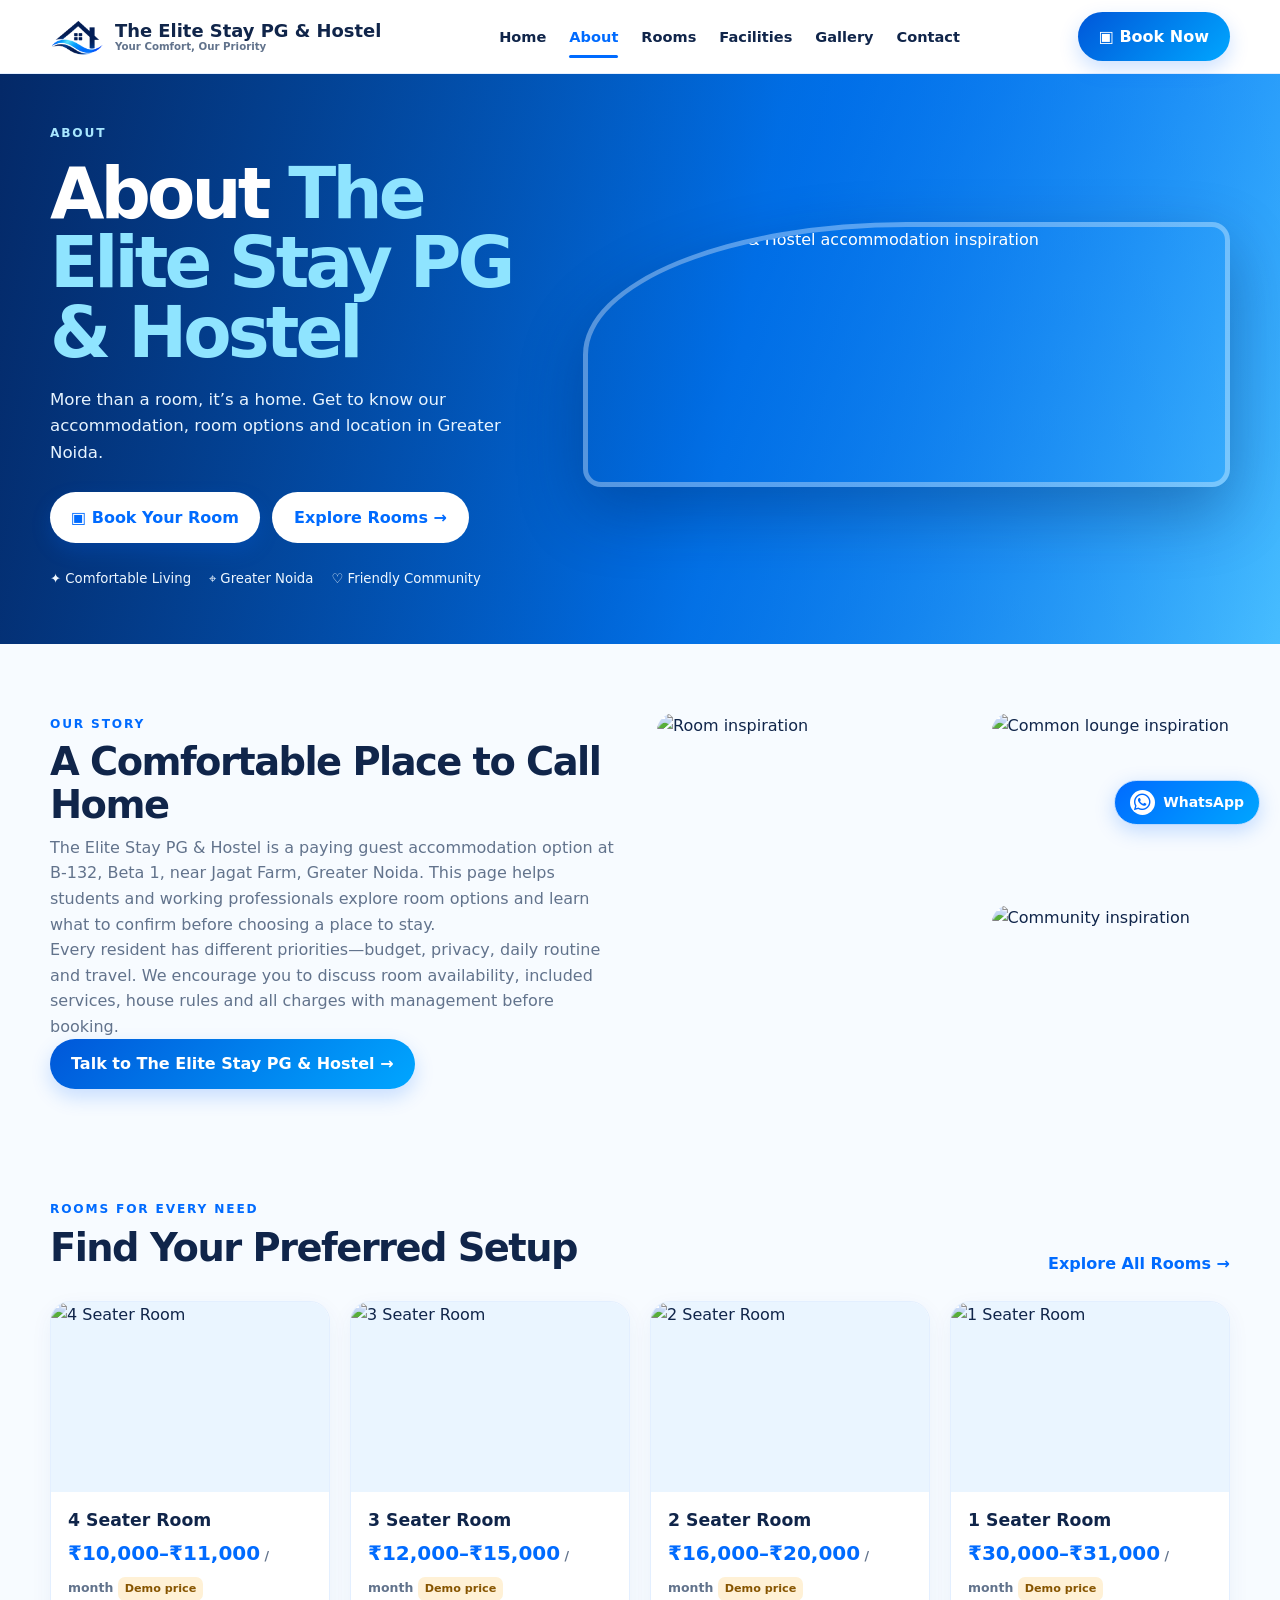
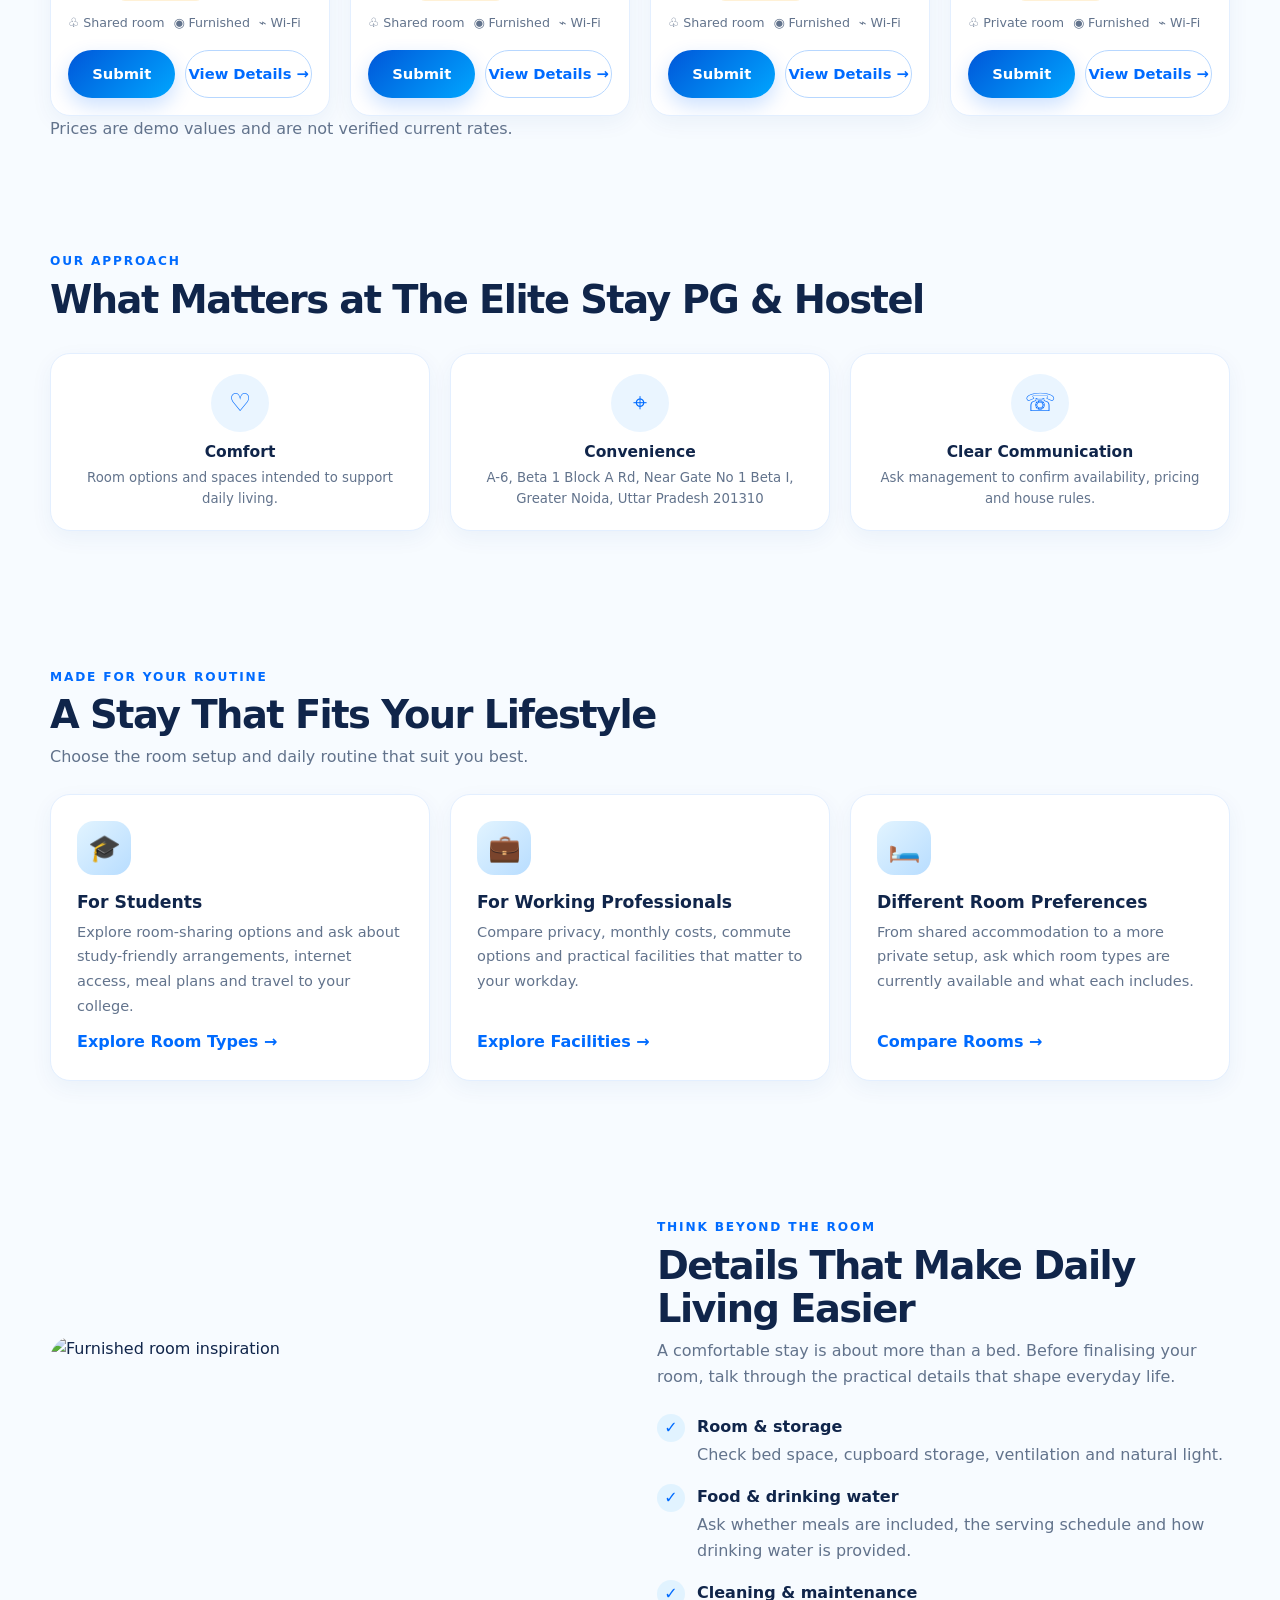
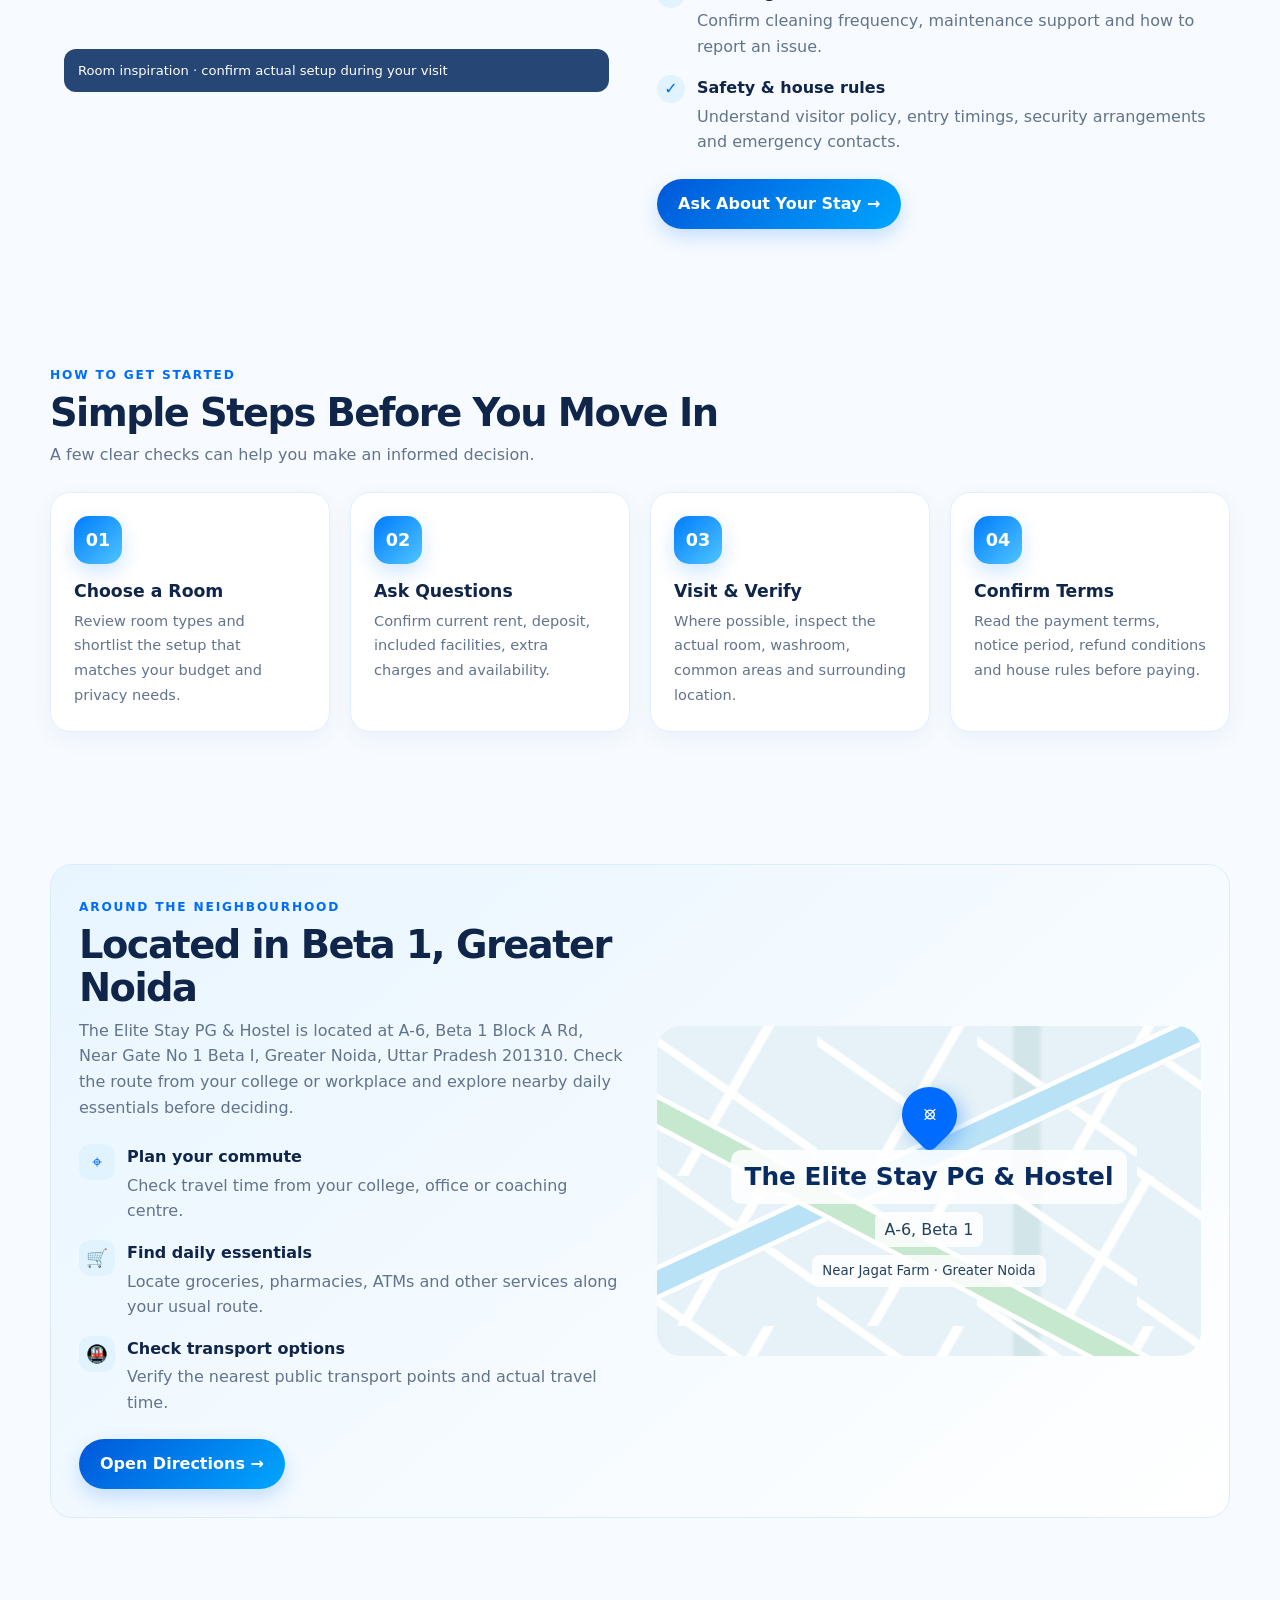
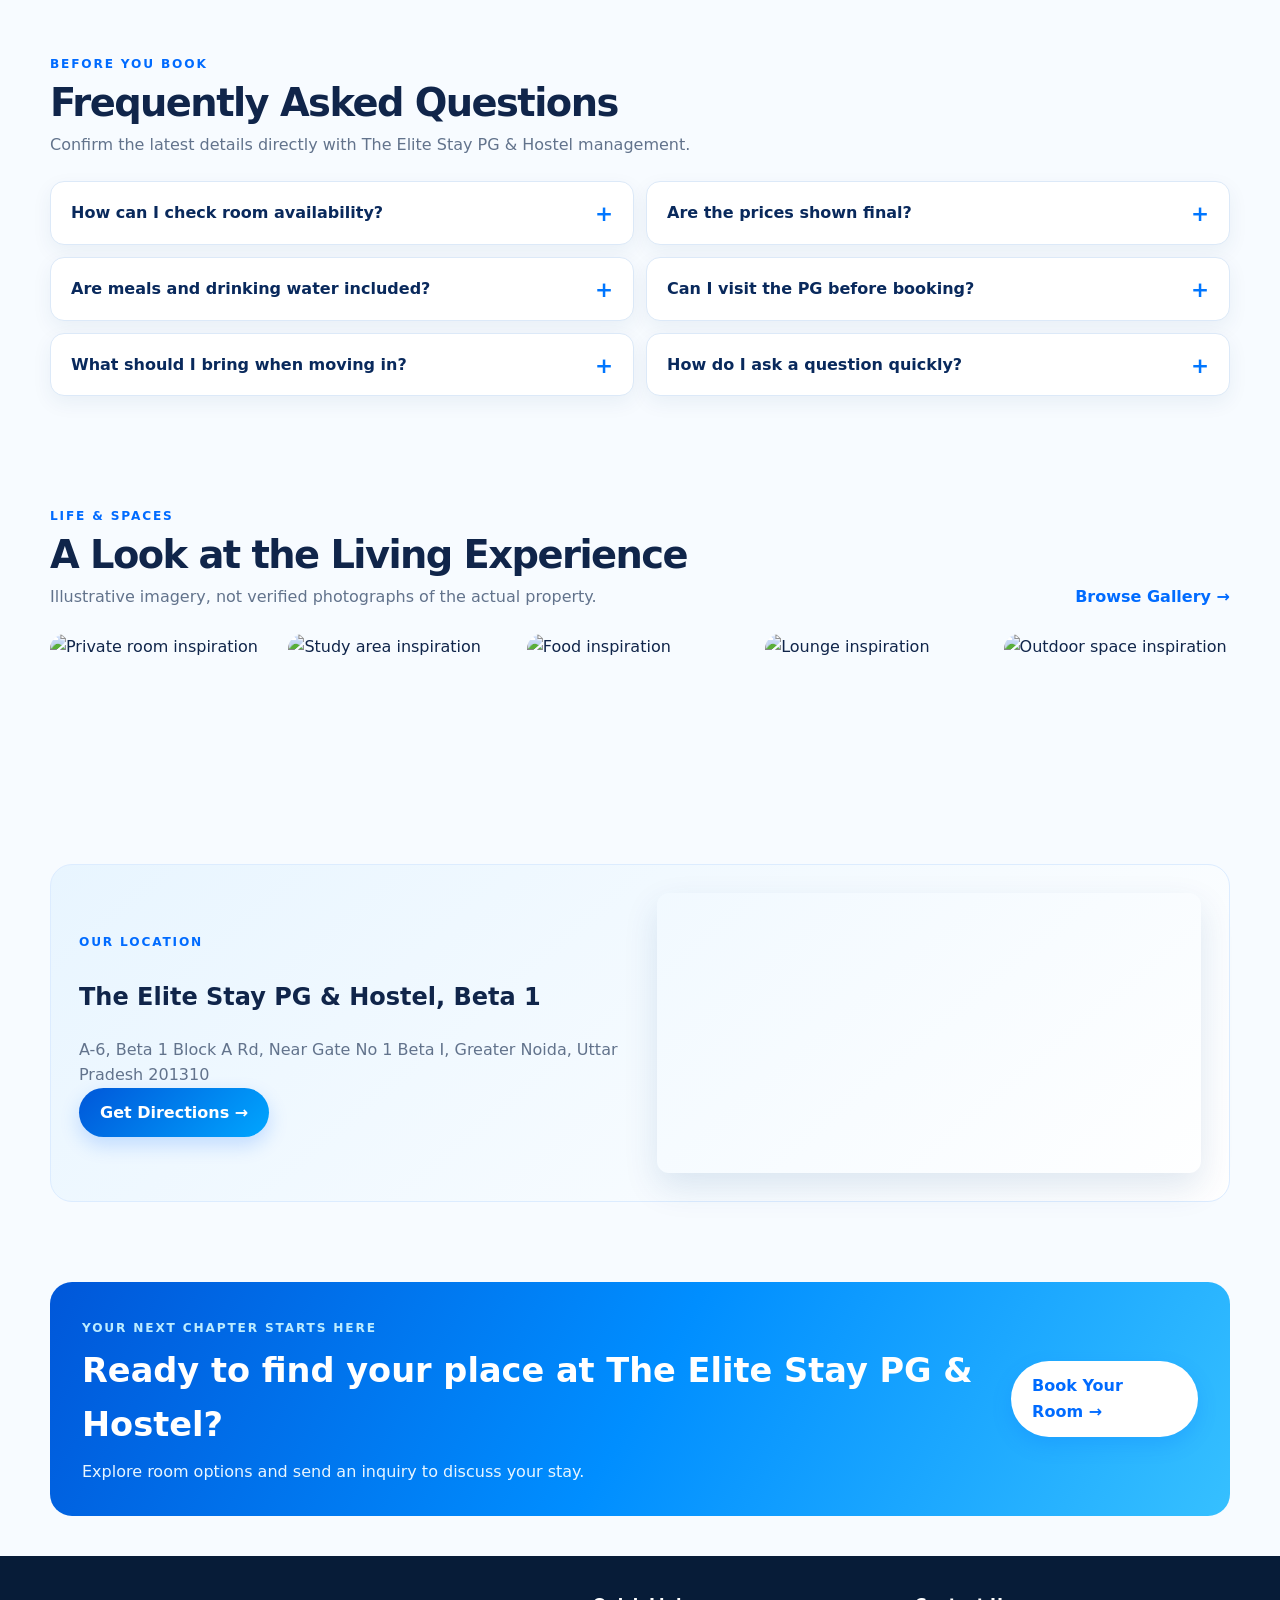
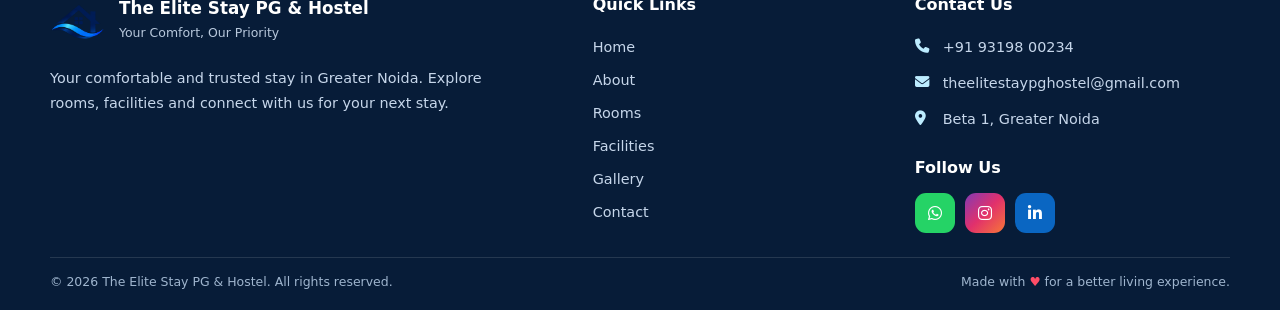
==== about.html @ 2299aaaf "Initial website upload" ====
<!doctype html>
<html lang="en">

<head>
  <meta charset="utf-8">
  <meta name="viewport" content="width=device-width,initial-scale=1">
  <meta name="description" content="Learn about The Elite Stay PG & Hostel, room choices and location near Jagat Farm in Greater Noida.">
  <meta name="theme-color" content="#006bff">
  <title>About The Elite Stay PG & Hostel | The Elite Stay PG & Hostel</title>
  <link rel="stylesheet" href="css/style.css">
    <link rel="stylesheet" href="https://cdnjs.cloudflare.com/ajax/libs/font-awesome/6.5.2/css/all.min.css">
</head>

<body class="page-about">
  <header class="topbar">
    <div class="container nav"><a class="brand" href="index.html">
    <img src="images/elite-stay-logo.png"
         alt="The Elite Stay PG & Hostel Logo"
         class="brand-logo">
    <span>
        The Elite Stay PG & Hostel
        <small>Your Comfort, Our Priority</small>
    </span>
</a><button class="menu-toggle"
        aria-label="Toggle navigation" aria-expanded="false">☰</button>
      <nav class="nav-links"><a href="index.html" class="">Home</a><a href="about.html" class="active">About</a><a
          href="rooms.html" class="">Rooms</a><a href="facilities.html" class="">Facilities</a><a href="gallery.html"
          class="">Gallery</a><a href="contact.html" class="">Contact</a></nav><a class="btn nav-cta"
        href="https://docs.google.com/forms/d/e/1FAIpQLSdJS4FL_7Egk9JB6NDUkHLVC7mzzREMZd3Gk2sWOfkp1ZcB3Q/viewform">▣ Book Now</a>
    </div>
  </header>
  <section class="hero page-hero">
    <div class="container hero-grid">
      <div><span class="eyebrow" style="color:#a8e7ff">ABOUT</span>
        <h1>About <span>The Elite Stay PG & Hostel</span></h1>
        <p>More than a room, it’s a home. Get to know our accommodation, room options and location in Greater Noida.</p>
        <div class="hero-actions"><a class="btn btn-light" href="https://docs.google.com/forms/d/e/1FAIpQLSdJS4FL_7Egk9JB6NDUkHLVC7mzzREMZd3Gk2sWOfkp1ZcB3Q/viewform">▣ Book Your Room</a><a
            class="btn btn-outline" href="rooms.html" style="border-color:#ffffff88">Explore Rooms →</a></div>
        <div class="hero-points"><span>✦ Comfortable Living</span><span>⌖ Greater Noida</span><span>♡ Friendly
            Community</span></div>
      </div>
      <div class="hero-photo"><img
           src="https://images.unsplash.com/photo-1611892440504-42a792e24d32?auto=format&fit=crop&w=1200&q=85"
          alt="The Elite Stay PG & Hostel accommodation inspiration" loading="lazy" class=""></div>
    </div>
  </section>
  <section class="section">
    <div class="container split">
      <div><span class="eyebrow">OUR STORY</span>
        <h2>A Comfortable Place to Call Home</h2>
        <p class="muted">The Elite Stay PG & Hostel is a paying guest accommodation option at B-132, Beta 1, near Jagat Farm, Greater
          Noida. This page helps students and working professionals explore room options and learn what to confirm
          before choosing a place to stay.</p>
        <p class="muted">Every resident has different priorities—budget, privacy, daily routine and travel. We encourage
          you to discuss room availability, included services, house rules and all charges with management before
          booking.</p><a class="btn" href="contact.html#contact-form">Talk to The Elite Stay PG & Hostel →</a>
      </div>
      <div class="photo-collage"><img
          src="https://images.unsplash.com/photo-1616486338812-3dadae4b4ace?auto=format&fit=crop&w=900&q=85"
          alt="Room inspiration" loading="lazy" class=""><img
          src="https://images.unsplash.com/photo-1600210492486-724fe5c67fb0?auto=format&fit=crop&w=900&q=85"
          alt="Common lounge inspiration" loading="lazy" class=""><img
          src="https://images.unsplash.com/photo-1529156069898-49953e39b3ac?auto=format&fit=crop&w=900&q=85"
          alt="Community inspiration" loading="lazy" class=""></div>
    </div>
  </section>
  <section class="section-sm">
    <div class="container">
      <div class="section-head">
        <div><span class="eyebrow">ROOMS FOR EVERY NEED</span>
          <h2>Find Your Preferred Setup</h2>
        </div><a class="text-link" href="rooms.html">Explore All Rooms →</a>
      </div>
      <div class="grid rooms-grid">
        <article class="card" data-room-card="4">
          <div class="card-image"><img
              src="https://images.unsplash.com/photo-1611892440504-42a792e24d32?auto=format&fit=crop&w=900&q=85"
              alt="4 Seater Room" loading="lazy" class=""></div>
          <div class="card-body">
            <h3>4 Seater Room</h3>
            <div class="price">₹10,000–₹11,000<small> / month <span class="badge-demo">Demo price</span></small></div>
            <div class="features"><span>♧ Shared room</span><span>◉ Furnished</span><span>⌁ Wi-Fi</span></div><div class="room-card-actions">
              <button class="btn" type="button" data-room-submit="4 Seater Room">Submit</button>
              <button class="btn btn-outline" type="button" data-room-details="4 Seater Room">View Details →</button>
            </div>
          </div>
        </article>
        <article class="card" data-room-card="3">
          <div class="card-image"><img
              src="https://images.unsplash.com/photo-1616594039964-ae9021a400a0?auto=format&fit=crop&w=900&q=85"
              alt="3 Seater Room" loading="lazy" class=""></div>
          <div class="card-body">
            <h3>3 Seater Room</h3>
            <div class="price">₹12,000–₹15,000<small> / month <span class="badge-demo">Demo price</span></small></div>
            <div class="features"><span>♧ Shared room</span><span>◉ Furnished</span><span>⌁ Wi-Fi</span></div><div class="room-card-actions">
              <button class="btn" type="button" data-room-submit="3 Seater Room">Submit</button>
              <button class="btn btn-outline" type="button" data-room-details="3 Seater Room">View Details →</button>
            </div>
          </div>
        </article>
        <article class="card" data-room-card="2">
          <div class="card-image"><img
              src="https://images.unsplash.com/photo-1616486338812-3dadae4b4ace?auto=format&fit=crop&w=900&q=85"
              alt="2 Seater Room" loading="lazy" class=""></div>
          <div class="card-body">
            <h3>2 Seater Room</h3>
            <div class="price">₹16,000–₹20,000<small> / month <span class="badge-demo">Demo price</span></small></div>
            <div class="features"><span>♧ Shared room</span><span>◉ Furnished</span><span>⌁ Wi-Fi</span></div><div class="room-card-actions">
              <button class="btn" type="button" data-room-submit="2 Seater Room">Submit</button>
              <button class="btn btn-outline" type="button" data-room-details="2 Seater Room">View Details →</button>
            </div>
          </div>
        </article>
        <article class="card" data-room-card="1">
          <div class="card-image"><img
              src="https://images.unsplash.com/photo-1631049307264-da0ec9d70304?auto=format&fit=crop&w=900&q=85"
              alt="1 Seater Room" loading="lazy" class=""></div>
          <div class="card-body">
            <h3>1 Seater Room</h3>
            <div class="price">₹30,000–₹31,000<small> / month <span class="badge-demo">Demo price</span></small></div>
            <div class="features"><span>♧ Private room</span><span>◉ Furnished</span><span>⌁ Wi-Fi</span></div><div class="room-card-actions">
              <button class="btn" type="button" data-room-submit="1 Seater Room">Submit</button>
              <button class="btn btn-outline" type="button" data-room-details="1 Seater Room">View Details →</button>
            </div>
          </div>
        </article>
      </div>
      <p class="muted">Prices are demo values and are not verified current rates.</p>
    </div>
  </section>
  <section class="section">
    <div class="container">
      <div class="section-head">
        <div><span class="eyebrow">OUR APPROACH</span>
          <h2>What Matters at The Elite Stay PG & Hostel</h2>
        </div>
      </div>
      <div class="grid three-grid">
        <div class="card amenity">
          <div class="amenity-icon">♡</div>
          <h3>Comfort</h3>
          <p>Room options and spaces intended to support daily living.</p>
        </div>
        <div class="card amenity">
          <div class="amenity-icon">⌖</div>
          <h3>Convenience</h3>
          <p>A-6, Beta 1 Block A Rd, Near Gate No 1  Beta I, Greater Noida, Uttar Pradesh 201310</p>
        </div>
        <div class="card amenity">
          <div class="amenity-icon">☏</div>
          <h3>Clear Communication</h3>
          <p>Ask management to confirm availability, pricing and house rules.</p>
        </div>
      </div>
    </div>
  </section>

  <section class="section about-audience">
    <div class="container">
      <div class="section-head">
        <div><span class="eyebrow">MADE FOR YOUR ROUTINE</span>
          <h2>A Stay That Fits Your Lifestyle</h2>
          <p class="muted">Choose the room setup and daily routine that suit you best.</p>
        </div>
      </div>
      <div class="grid three-grid">
        <article class="card about-info-card">
          <div class="about-info-icon">🎓</div>
          <h3>For Students</h3>
          <p>Explore room-sharing options and ask about study-friendly arrangements, internet access, meal plans and
            travel to your college.</p><a class="text-link" href="rooms.html">Explore Room Types →</a>
        </article>
        <article class="card about-info-card">
          <div class="about-info-icon">💼</div>
          <h3>For Working Professionals</h3>
          <p>Compare privacy, monthly costs, commute options and practical facilities that matter to your workday.</p><a
            class="text-link" href="facilities.html">Explore Facilities →</a>
        </article>
        <article class="card about-info-card">
          <div class="about-info-icon">🛏️</div>
          <h3>Different Room Preferences</h3>
          <p>From shared accommodation to a more private setup, ask which room types are currently available and what
            each includes.</p><a class="text-link" href="rooms.html">Compare Rooms →</a>
        </article>
      </div>
    </div>
  </section>

  <section class="section about-experience">
    <div class="container split">
      <div class="about-experience-photo">
        <img src="https://images.unsplash.com/photo-1616486338812-3dadae4b4ace?auto=format&fit=crop&w=1100&q=85"
          alt="Furnished room inspiration" loading="lazy">
        <span class="photo-note">Room inspiration · confirm actual setup during your visit</span>
      </div>
      <div>
        <span class="eyebrow">THINK BEYOND THE ROOM</span>
        <h2>Details That Make Daily Living Easier</h2>
        <p class="muted">A comfortable stay is about more than a bed. Before finalising your room, talk through the
          practical details that shape everyday life.</p>
        <div class="about-check-list">
          <div><span>✓</span>
            <div><strong>Room & storage</strong>
              <p>Check bed space, cupboard storage, ventilation and natural light.</p>
            </div>
          </div>
          <div><span>✓</span>
            <div><strong>Food & drinking water</strong>
              <p>Ask whether meals are included, the serving schedule and how drinking water is provided.</p>
            </div>
          </div>
          <div><span>✓</span>
            <div><strong>Cleaning & maintenance</strong>
              <p>Confirm cleaning frequency, maintenance support and how to report an issue.</p>
            </div>
          </div>
          <div><span>✓</span>
            <div><strong>Safety & house rules</strong>
              <p>Understand visitor policy, entry timings, security arrangements and emergency contacts.</p>
            </div>
          </div>
        </div>
        <a class="btn" href="contact.html#contact-form">Ask About Your Stay →</a>
      </div>
    </div>
  </section>

  <section class="section about-process">
    <div class="container">
      <div class="section-head">
        <div><span class="eyebrow">HOW TO GET STARTED</span>
          <h2>Simple Steps Before You Move In</h2>
          <p class="muted">A few clear checks can help you make an informed decision.</p>
        </div>
      </div>
      <div class="grid four-grid about-steps">
        <article class="card"><span class="step-number">01</span>
          <h3>Choose a Room</h3>
          <p>Review room types and shortlist the setup that matches your budget and privacy needs.</p>
        </article>
        <article class="card"><span class="step-number">02</span>
          <h3>Ask Questions</h3>
          <p>Confirm current rent, deposit, included facilities, extra charges and availability.</p>
        </article>
        <article class="card"><span class="step-number">03</span>
          <h3>Visit & Verify</h3>
          <p>Where possible, inspect the actual room, washroom, common areas and surrounding location.</p>
        </article>
        <article class="card"><span class="step-number">04</span>
          <h3>Confirm Terms</h3>
          <p>Read the payment terms, notice period, refund conditions and house rules before paying.</p>
        </article>
      </div>
    </div>
  </section>

  <section class="section about-location-benefits">
    <div class="container location-card split">
      <div>
        <span class="eyebrow">AROUND THE NEIGHBOURHOOD</span>
        <h2>Located in Beta 1, Greater Noida</h2>
        <p class="muted">The Elite Stay PG & Hostel is located at A-6, Beta 1 Block A Rd, Near Gate No 1  Beta I, Greater Noida, Uttar Pradesh 201310. Check the route from your
          college or workplace and explore nearby daily essentials before deciding.</p>
        <div class="about-nearby-list">
          <div><span>⌖</span>
            <div><strong>Plan your commute</strong>
              <p>Check travel time from your college, office or coaching centre.</p>
            </div>
          </div>
          <div><span>🛒</span>
            <div><strong>Find daily essentials</strong>
              <p>Locate groceries, pharmacies, ATMs and other services along your usual route.</p>
            </div>
          </div>
          <div><span>🚇</span>
            <div><strong>Check transport options</strong>
              <p>Verify the nearest public transport points and actual travel time.</p>
            </div>
          </div>
        </div>
        <a class="btn" data-directions target="_blank" rel="noopener" href="#">Open Directions →</a>
      </div>
      <div class="about-map-art">
        <div class="map-pin">⌖</div><strong>The Elite Stay PG & Hostel</strong><span>A-6, Beta 1</span><small>Near Jagat Farm · Greater
          Noida</small>
        <div class="map-lines"></div>
      </div>
    </div>
  </section>

  <section class="section about-faq">
    <div class="container">
      <div class="section-head">
        <div><span class="eyebrow">BEFORE YOU BOOK</span>
          <h2>Frequently Asked Questions</h2>
          <p class="muted">Confirm the latest details directly with The Elite Stay PG & Hostel management.</p>
        </div>
      </div>
      <div class="about-faq-grid">
        <details class="about-faq-item">
          <summary>How can I check room availability?</summary>
          <p>Visit the Rooms page and contact management to confirm which room types are available for your preferred
            move-in date.</p>
        </details>
        <details class="about-faq-item">
          <summary>Are the prices shown final?</summary>
          <p>The displayed room prices are demo values. Ask for the current rent, security deposit, included services
            and any additional charges.</p>
        </details>
        <details class="about-faq-item">
          <summary>Are meals and drinking water included?</summary>
          <p>Meal plans and drinking-water arrangements must be confirmed with management before booking.</p>
        </details>
        <details class="about-faq-item">
          <summary>Can I visit the PG before booking?</summary>
          <p>Contact management to ask about a visit and verify the actual room, facilities, location and house rules.
          </p>
        </details>
        <details class="about-faq-item">
          <summary>What should I bring when moving in?</summary>
          <p>After confirming the booking terms, ask management which documents and personal items are required.</p>
        </details>
        <details class="about-faq-item">
          <summary>How do I ask a question quickly?</summary>
          <p>Use the Contact page or the floating WhatsApp button once the official WhatsApp number has been configured.
          </p>
        </details>
      </div>
    </div>
  </section>

  <section class="section-sm">
    <div class="container">
      <div class="section-head">
        <div><span class="eyebrow">LIFE & SPACES</span>
          <h2>A Look at the Living Experience</h2>
          <p>Illustrative imagery, not verified photographs of the actual property.</p>
        </div><a class="text-link" href="gallery.html">Browse Gallery →</a>
      </div>
      <div class="gallery-strip"><img
          src="https://images.unsplash.com/photo-1631049307264-da0ec9d70304?auto=format&fit=crop&w=900&q=85"
          alt="Private room inspiration" loading="lazy" class=""><img
          src="https://images.unsplash.com/photo-1524758631624-e2822e304c36?auto=format&fit=crop&w=900&q=85"
          alt="Study area inspiration" loading="lazy" class=""><img
          src="https://images.unsplash.com/photo-1547592180-85f173990554?auto=format&fit=crop&w=900&q=85"
          alt="Food inspiration" loading="lazy" class=""><img
          src="https://images.unsplash.com/photo-1600210492486-724fe5c67fb0?auto=format&fit=crop&w=900&q=85"
          alt="Lounge inspiration" loading="lazy" class=""><img
          src="https://images.unsplash.com/photo-1600607687920-4e2a09cf159d?auto=format&fit=crop&w=900&q=85"
          alt="Outdoor space inspiration" loading="lazy" class=""></div>
    </div>
  </section>
  <section class="section-sm">
    <div class="container location-card split">
      <div><span class="eyebrow">OUR LOCATION</span>
        <h2>The Elite Stay PG & Hostel, Beta 1</h2>
        <p class="muted">A-6, Beta 1 Block A Rd, Near Gate No 1  Beta I, Greater Noida, Uttar Pradesh 201310</p><a class="btn"
          data-directions target="_blank" rel="noopener" href="#">Get Directions →</a>
      </div><iframe class="map-frame" title="The Elite Stay PG & Hostel location map" data-map loading="lazy" src=""></iframe>
    </div>
  </section>
  <section class="section-sm">
    <div class="container">
      <div class="cta">
        <div><span class="eyebrow" style="color:#bcecff">YOUR NEXT CHAPTER STARTS HERE</span>
          <h2>Ready to find your place at The Elite Stay PG & Hostel?</h2>
          <p>Explore room options and send an inquiry to discuss your stay.</p>
        </div><a class="btn btn-light" href="contact.html#contact-form">Book Your Room →</a>
      </div>
    </div>
  </section><a class="floating-whatsapp" href="#" data-floating-whatsapp
    aria-label="Chat with The Elite Stay PG & Hostel on WhatsApp"><span class="whatsapp-mark" aria-hidden="true"><i class="fa-brands fa-whatsapp"></i></span><span>WhatsApp</span></a>
  <footer class="footer elite-professional-footer">
  <div class="container">
    <div class="elite-footer-grid">
      <div class="elite-footer-column elite-footer-about">
        <div class="elite-footer-brand">
          <img src="images/elite-stay-logo.png" alt="The Elite Stay PG & Hostel Logo" class="elite-footer-logo">
          <div>
            <strong>The Elite Stay PG & Hostel</strong>
            <span>Your Comfort, Our Priority</span>
          </div>
        </div>
        <p>Your comfortable and trusted stay in Greater Noida. Explore rooms, facilities and connect with us for your next stay.</p>
      </div>

      <div class="elite-footer-column">
        <h3>Quick Links</h3>
        <div class="elite-footer-links">
          <a href="index.html">Home</a>
          <a href="about.html">About</a>
          <a href="rooms.html">Rooms</a>
          <a href="facilities.html">Facilities</a>
          <a href="gallery.html">Gallery</a>
          <a href="contact.html">Contact</a>
        </div>
      </div>

      <div class="elite-footer-column">
        <h3>Contact Us</h3>
        <div class="elite-footer-contact">
          <a href="tel:+919319800234"><i class="fa-solid fa-phone" aria-hidden="true"></i><span>+91 93198 00234</span></a>
          <a href="mailto:theelitestaypghostel@gmail.com"><i class="fa-solid fa-envelope" aria-hidden="true"></i><span>theelitestaypghostel@gmail.com</span></a>
          <a href="https://www.google.com/maps/search/?api=1&query=28.4769706,77.5034043" target="_blank" rel="noopener"><i class="fa-solid fa-location-dot" aria-hidden="true"></i><span>Beta 1, Greater Noida</span></a>
        </div>
        <h3 class="elite-footer-social-title">Follow Us</h3>
        <div class="footer-social-only" aria-label="Social links">
          <a href="https://wa.me/919319800234" target="_blank" rel="noopener" aria-label="WhatsApp The Elite Stay PG & Hostel" class="footer-social whatsapp"><i class="fa-brands fa-whatsapp" aria-hidden="true"></i></a>
          <a href="https://www.instagram.com/theelitestaypg/" target="_blank" rel="noopener" aria-label="Instagram The Elite Stay PG & Hostel" class="footer-social instagram"><i class="fa-brands fa-instagram" aria-hidden="true"></i></a>
          <a href="https://www.linkedin.com/in/the-elite-stay-g-b77493451/" target="_blank" rel="noopener" aria-label="LinkedIn The Elite Stay PG & Hostel" class="footer-social linkedin"><i class="fa-brands fa-linkedin-in" aria-hidden="true"></i></a>
        </div>
      </div>
    </div>
    <div class="footer-bottom elite-professional-bottom">
      <span>© 2026 The Elite Stay PG & Hostel. All rights reserved.</span>
      <span>Made with <span aria-hidden="true">♥</span> for a better living experience.</span>
    </div>
  </div>
</footer>
  <div class="modal-backdrop" id="roomModal" aria-hidden="true">
    <div class="modal" role="dialog" aria-modal="true"><button class="modal-close" data-modal-close
        aria-label="Close">×</button><img data-modal-image src="" alt="">
      <div class="modal-content">
        <h2 data-modal-title>Room details</h2>
        <div class="price" data-modal-price></div>
        <p data-modal-description></p>
        <p class="muted">Confirm current availability and inclusions directly with The Elite Stay PG & Hostel.</p><button class="btn"
          data-modal-book>Ask about this room →</button>
      </div>
    </div>
  </div>
  <div class="modal-backdrop lightbox" id="lightbox" aria-hidden="true">
    <div class="modal" role="dialog" aria-modal="true"><button class="modal-close" data-lightbox-close
        aria-label="Close">×</button><img src="" alt="">
      <div class="lightbox-caption"><button class="btn btn-outline" data-lightbox-prev>← Previous</button><strong
          data-lightbox-caption></strong><button class="btn btn-outline" data-lightbox-next>Next →</button></div>
    </div>
  </div>
  <script src="js/main.js"></script>
</body>

</html>
---- css/style.css ----
:root {
  --blue: #006bff;
  --blue2: #00a6ff;
  --navy: #063b8c;
  --ink: #10254a;
  --muted: #62738c;
  --pale: #eaf5ff;
  --bg: #f7fbff;
  --white: #fff;
  --footer: #071c38;
  --line: #dcecff;
  --shadow: 0 14px 35px rgba(10, 65, 135, .12);
  --radius: 20px
}

* {
  box-sizing: border-box
}

html {
  scroll-behavior: smooth;
  scroll-padding-top: 86px
}

body {
  margin: 0;
  background: var(--bg);
  color: var(--ink);
  font-family: Inter, ui-sans-serif, system-ui, -apple-system, "Segoe UI", sans-serif;
  line-height: 1.6
}

img {
  display: block;
  max-width: 100%;
  width: 100%;
  object-fit: cover
}

a {
  color: inherit;
  text-decoration: none
}

button,
input,
select,
textarea {
  font: inherit
}

button {
  cursor: pointer
}

.container {
  width: min(1180px, calc(100% - 36px));
  margin: auto
}

.section {
  padding: 66px 0
}

.section-sm {
  padding: 40px 0
}

.eyebrow {
  display: inline-block;
  color: var(--blue);
  font-size: .76rem;
  font-weight: 850;
  letter-spacing: .15em;
  text-transform: uppercase;
  margin-bottom: 6px
}

.section-head {
  display: flex;
  justify-content: space-between;
  align-items: end;
  gap: 20px;
  margin-bottom: 24px
}

.section-head h2,
.section h2 {
  font-size: clamp(1.7rem, 3vw, 2.5rem);
  line-height: 1.13;
  margin: 0 0 8px;
  letter-spacing: -.04em
}

.section-head p,
.muted {
  color: var(--muted);
  margin: 0
}

.btn {
  display: inline-flex;
  align-items: center;
  justify-content: center;
  gap: 9px;
  border: 0;
  border-radius: 999px;
  padding: 12px 21px;
  background: linear-gradient(135deg, #0057d9, #00a6ff);
  color: white;
  font-weight: 800;
  box-shadow: 0 8px 20px rgba(0, 107, 255, .2);
  transition: .2s transform, .2s box-shadow
}

.btn:hover {
  transform: translateY(-2px);
  box-shadow: 0 12px 25px rgba(0, 107, 255, .27)
}

.btn-outline {
  background: #fff;
  color: var(--blue);
  border: 1px solid #b7d7ff;
  box-shadow: none
}

.btn-light {
  background: white;
  color: var(--blue)
}

.text-link {
  color: var(--blue);
  font-weight: 800;
  white-space: nowrap
}

.topbar {
  background: rgba(255, 255, 255, .94);
  backdrop-filter: blur(14px);
  position: sticky;
  top: 0;
  z-index: 100;
  border-bottom: 1px solid #e4efff
}

.nav {
  min-height: 72px;
  display: flex;
  align-items: center;
  justify-content: space-between;
  gap: 20px
}

.brand {
  display: flex;
  align-items: center;
  gap: 10px;
  font-weight: 900;
  font-size: 1.12rem;
  line-height: 1.1
}

.brand-mark {
  width: 42px;
  height: 42px;
  display: grid;
  place-items: center;
  border-radius: 13px;
  background: linear-gradient(135deg, #006bff, #4cc7ff);
  color: white;
  font-size: 1.3rem
}

.brand small {
  display: block;
  font-size: .64rem;
  font-weight: 600;
  color: var(--muted);
  letter-spacing: 0
}

.nav-links {
  display: flex;
  align-items: center;
  gap: 23px;
  font-size: .91rem;
  font-weight: 700
}

.nav-links a {
  padding: 25px 0;
  position: relative
}

.nav-links a:hover,
.nav-links a.active {
  color: var(--blue)
}

.nav-links a.active:after {
  content: "";
  position: absolute;
  bottom: 15px;
  left: 0;
  right: 0;
  height: 3px;
  background: var(--blue);
  border-radius: 9px
}

.nav-cta {
  white-space: nowrap
}

.menu-toggle {
  display: none;
  border: 0;
  background: var(--pale);
  color: var(--blue);
  border-radius: 12px;
  padding: 9px 12px;
  font-size: 1.2rem
}

.hero {
  position: relative;
  isolation: isolate;
  overflow: hidden;
  color: white;
  background: linear-gradient(115deg, #063b8c 0%, #006bff 55%, #52bfff 100%)
}

.hero:before {
  content: "";
  position: absolute;
  inset: 0;
  background: linear-gradient(90deg, rgba(3, 35, 94, .94), rgba(0, 83, 198, .78) 43%, rgba(0, 92, 200, .12)), url('https://images.unsplash.com/photo-1600585154340-be6161a56a0c?auto=format&fit=crop&w=1800&q=85') center/cover;
  z-index: -1
}

.hero-grid {
  min-height: 420px;
  display: grid;
  grid-template-columns: 1.02fr .98fr;
  align-items: center;
  gap: 25px;
  padding-top: 45px;
  padding-bottom: 54px
}

.hero h1 {
  font-size: clamp(2.6rem, 5.5vw, 4.6rem);
  line-height: .99;
  letter-spacing: -.055em;
  margin: 10px 0 18px
}

.hero h1 span {
  color: #8fe4ff
}

.hero p {
  max-width: 560px;
  color: #e7f4ff;
  font-size: 1.04rem
}

.hero-actions {
  display: flex;
  flex-wrap: wrap;
  gap: 12px;
  margin: 25px 0
}

.hero-points {
  display: flex;
  flex-wrap: wrap;
  gap: 18px;
  font-size: .83rem;
  color: #eef7ff
}

.hero-photo {
  height: 320px;
  border-radius: 28px;
  overflow: hidden;
  border: 1px solid rgba(255, 255, 255, .35);
  box-shadow: 0 25px 65px #001d4e55;
  transform: rotate(1deg)
}

.hero-photo img {
  height: 100%
}

.page-hero .hero-grid {
  min-height: 300px
}

.page-hero .hero-photo {
  height: 230px
}

.stats-wrap {
  margin-top: -28px;
  position: relative;
  z-index: 2
}

.stats {
  background: #fff;
  border: 1px solid #e6f0ff;
  border-radius: 20px;
  box-shadow: var(--shadow);
  display: grid;
  grid-template-columns: repeat(4, 1fr);
  padding: 19px
}

.stat {
  display: flex;
  align-items: center;
  justify-content: center;
  gap: 12px;
  border-right: 1px solid var(--line)
}

.stat:last-child {
  border: 0
}

.stat-icon {
  width: 46px;
  height: 46px;
  border-radius: 50%;
  display: grid;
  place-items: center;
  background: var(--pale);
  color: var(--blue);
  font-size: 1.35rem
}

.stat strong {
  display: block;
  font-size: 1.25rem;
  line-height: 1.1
}

.stat span {
  font-size: .78rem;
  color: var(--muted)
}

.grid {
  display: grid;
  gap: 20px
}

.rooms-grid {
  grid-template-columns: repeat(4, minmax(0, 1fr))
}

.three-grid {
  grid-template-columns: repeat(3, minmax(0, 1fr))
}

.four-grid {
  grid-template-columns: repeat(4, minmax(0, 1fr))
}

.two-grid {
  grid-template-columns: repeat(2, minmax(0, 1fr))
}

.card {
  background: #fff;
  border: 1px solid #e3efff;
  border-radius: var(--radius);
  overflow: hidden;
  box-shadow: 0 7px 22px rgba(14, 75, 145, .055);
  transition: transform .22s, box-shadow .22s
}

.card:hover {
  transform: translateY(-4px);
  box-shadow: var(--shadow)
}

.card-image {
  height: 190px;
  position: relative;
  overflow: hidden;
  background: var(--pale)
}

.card-image img {
  height: 100%;
  transition: transform .45s
}

.card:hover .card-image img {
  transform: scale(1.045)
}

.card-body {
  padding: 17px
}

.card h3 {
  margin: 0 0 6px;
  font-size: 1.08rem;
  line-height: 1.3
}

.card p {
  margin: 0;
  color: var(--muted);
  font-size: .91rem
}

.price {
  color: var(--blue);
  font-size: 1.25rem;
  font-weight: 900
}

.price small {
  font-size: .78rem;
  color: var(--muted);
  font-weight: 600
}

.features {
  display: flex;
  gap: 9px;
  flex-wrap: wrap;
  margin: 12px 0;
  color: var(--muted);
  font-size: .79rem
}

.feature-pills {
  display: flex;
  flex-wrap: wrap;
  gap: 9px
}

.pill {
  background: #edf6ff;
  border: 1px solid #d7eaff;
  color: #1759a8;
  border-radius: 999px;
  padding: 7px 12px;
  font-size: .82rem;
  font-weight: 750
}

.amenity {
  padding: 20px;
  text-align: center
}

.amenity-icon {
  width: 58px;
  height: 58px;
  margin: 0 auto 10px;
  border-radius: 50%;
  display: grid;
  place-items: center;
  background: var(--pale);
  color: var(--blue);
  font-size: 1.55rem
}

.amenity h3 {
  font-size: .97rem;
  margin: 0 0 5px
}

.amenity p {
  font-size: .83rem;
  color: var(--muted);
  margin: 0
}

.split {
  display: grid;
  grid-template-columns: 1fr 1fr;
  gap: 34px;
  align-items: center
}

.photo-collage {
  display: grid;
  grid-template-columns: 1.15fr .85fr;
  grid-template-rows: 180px 180px;
  gap: 12px
}

.photo-collage img {
  height: 100%;
  border-radius: 18px
}

.photo-collage img:first-child {
  grid-row: span 2
}

.check-list {
  padding: 0;
  list-style: none;
  margin: 18px 0
}

.check-list li {
  margin: 9px 0
}

.check-list li:before {
  content: "✓";
  display: inline-grid;
  place-items: center;
  width: 23px;
  height: 23px;
  border-radius: 50%;
  background: #d9edff;
  color: var(--blue);
  font-weight: 900;
  margin-right: 9px
}

.gallery-strip {
  display: grid;
  grid-template-columns: repeat(5, 1fr);
  gap: 12px
}

.gallery-strip img {
  height: 150px;
  border-radius: 15px;
  cursor: pointer
}

.resident-strip {
  display: grid;
  grid-template-columns: 1.15fr 1fr 1fr;
  gap: 12px
}

.resident-strip img {
  height: 220px;
  border-radius: 18px
}

.resident-strip img:first-child {
  height: 452px;
  grid-row: span 2
}

.food-grid {
  display: grid;
  grid-template-columns: repeat(3, 1fr);
  gap: 16px
}

.food-card {
  position: relative;
  height: 220px;
  border-radius: 18px;
  overflow: hidden;
  color: white
}

.food-card:after {
  content: "";
  position: absolute;
  inset: 35% 0 0;
  background: linear-gradient(transparent, rgba(0, 0, 0, .8))
}

.food-card img {
  height: 100%
}

.food-card strong {
  position: absolute;
  z-index: 1;
  left: 17px;
  bottom: 13px;
  font-size: 1.08rem
}

.testimonial {
  padding: 22px
}

.quote {
  font-size: 2rem;
  color: var(--blue);
  line-height: 1
}

.testimonial p {
  color: var(--muted);
  font-size: .92rem
}

.testimonial strong {
  display: block;
  margin-top: 12px
}

.map-frame {
  border: 0;
  width: 100%;
  height: 330px;
  border-radius: 20px;
  box-shadow: var(--shadow)
}

.location-card {
  padding: 28px;
  border-radius: 22px;
  background: linear-gradient(140deg, #e8f5ff, #fff);
  border: 1px solid var(--line)
}

.cta {
  background: linear-gradient(120deg, #0057d9, #008eff, #36c0ff);
  color: white;
  border-radius: 22px;
  padding: 32px;
  display: flex;
  align-items: center;
  justify-content: space-between;
  gap: 20px;
  overflow: hidden
}

.cta h2 {
  margin: 0 0 7px;
  font-size: clamp(1.5rem, 3vw, 2.1rem)
}

.cta p {
  margin: 0;
  color: #e8f6ff
}

.faq-list {
  display: grid;
  gap: 10px
}

.faq-item {
  background: #fff;
  border: 1px solid var(--line);
  border-radius: 13px;
  overflow: hidden
}

.faq-question {
  width: 100%;
  display: flex;
  justify-content: space-between;
  gap: 15px;
  text-align: left;
  background: #fff;
  border: 0;
  padding: 17px 19px;
  color: var(--ink);
  font-weight: 800
}

.faq-answer {
  padding: 0 19px 17px;
  color: var(--muted);
  display: none
}

.faq-item.open .faq-answer {
  display: block
}

.filters {
  display: flex;
  flex-wrap: wrap;
  gap: 9px;
  margin: 20px 0 28px
}

.filter-btn {
  border: 1px solid #d6e8ff;
  background: white;
  color: var(--ink);
  border-radius: 999px;
  padding: 9px 16px;
  font-weight: 750
}

.filter-btn.active,
.filter-btn:hover {
  background: var(--blue);
  color: white;
  border-color: var(--blue)
}

.gallery-grid {
  display: grid;
  grid-template-columns: repeat(3, 1fr);
  gap: 16px
}

.gallery-item {
  border-radius: 17px;
  overflow: hidden;
  position: relative;
  cursor: pointer;
  background: #dcecff;
  min-height: 220px
}

.gallery-item img {
  height: 260px;
  transition: transform .3s
}

.gallery-item:hover img {
  transform: scale(1.04)
}

.gallery-label {
  position: absolute;
  bottom: 0;
  left: 0;
  right: 0;
  color: white;
  padding: 28px 15px 13px;
  background: linear-gradient(transparent, rgba(0, 20, 55, .82));
  font-weight: 800
}

.form-card {
  background: #cfd6ec;
  padding: 28px;
  border-radius: 22px;
  border: 1px solid var(--line);
  box-shadow: var(--shadow)
}

.form-grid {
  display: grid;
  grid-template-columns: 1fr 1fr;
  gap: 15px
}

.field {
  display: flex;
  flex-direction: column;
  gap: 6px
}

.field.full {
  grid-column: 1/-1
}

.field label {
  font-weight: 750;
  font-size: .86rem
}

.field input,
.field select,
.field textarea {
  width: 100%;
  border: 1px solid #d7e5f5;
  border-radius: 12px;
  padding: 12px 13px;
  background: #fbfdff;
  color: var(--ink);
  outline: none
}

.field input:focus,
.field select:focus,
.field textarea:focus {
  border-color: var(--blue);
  box-shadow: 0 0 0 3px #006bff18
}

.field textarea {
  min-height: 120px;
  resize: vertical
}

.form-actions {
  display: flex;
  flex-wrap: wrap;
  gap: 10px;
  margin-top: 17px
}

.notice {
  padding: 12px 14px;
  border-radius: 12px;
  background: #fff5d9;
  color: #7b4a00;
  font-size: .88rem;
  margin-top: 14px;
  display: none
}

.landmark-grid {
  display: grid;
  grid-template-columns: repeat(4, 1fr);
  gap: 14px
}

.landmark {
  background: #fff;
  border: 1px solid var(--line);
  border-radius: 16px;
  overflow: hidden
}

.landmark img {
  height: 120px
}

.landmark div {
  padding: 12px;
  font-weight: 800;
  font-size: .9rem
}

.footer {
  background: var(--footer);
  color: #eaf4ff;
  padding: 48px 0 20px;
  margin-top: 0
}

.footer-grid {
  display: grid;
  grid-template-columns: 1.4fr 1fr 1fr 1fr;
  gap: 28px
}

.footer .brand small {
  color: #b7cce6
}

.footer p,
.footer a {
  font-size: .88rem;
  color: #c6d6ea
}

.footer h3 {
  font-size: 1rem;
  margin: 0 0 12px;
  color: white
}

.footer-links {
  display: grid;
  gap: 7px
}

.footer a:hover {
  color: white
}

.footer-bottom {
  border-top: 1px solid #ffffff24;
  margin-top: 28px;
  padding-top: 18px;
  display: flex;
  justify-content: space-between;
  gap: 15px;
  font-size: .78rem;
  color: #a9bdd8
}

.socials {
  display: flex;
  gap: 9px
}

.socials a {
  display: grid;
  place-items: center;
  background: #123e70;
  width: 34px;
  height: 34px;
  border-radius: 50%;
  color: white
}

.modal-backdrop {
  position: fixed;
  inset: 0;
  background: #061a35bb;
  display: none;
  align-items: center;
  justify-content: center;
  padding: 20px;
  z-index: 200
}

.modal-backdrop.show {
  display: flex
}

.modal {
  background: white;
  border-radius: 20px;
  max-width: 620px;
  width: 100%;
  max-height: 90vh;
  overflow: auto;
  box-shadow: 0 30px 90px #001b3c66
}

.modal img {
  height: 250px
}

.modal-content {
  padding: 24px
}

.modal-close {
  float: right;
  border: 0;
  background: #eaf5ff;
  color: var(--blue);
  width: 38px;
  height: 38px;
  border-radius: 50%;
  font-size: 1.2rem
}

.lightbox .modal {
  max-width: 900px;
  background: #061a35;
  color: white
}

.lightbox .modal img {
  height: min(68vh, 650px);
  object-fit: contain;
  background: #061a35
}




/* Room details modal: reliable scrolling on desktop and mobile */
body.modal-open {
  overflow: hidden !important;
  overscroll-behavior: none;
}

#roomModal {
  overflow-y: auto;
  overflow-x: hidden;
  -webkit-overflow-scrolling: touch;
  overscroll-behavior-y: contain;
  align-items: center;
  justify-content: center;
}

#roomModal .modal {
  width: min(100%, 620px);
  max-height: calc(100vh - 40px);
  max-height: calc(100dvh - 40px);
  margin: auto;
  overflow-y: auto;
  overflow-x: hidden;
  -webkit-overflow-scrolling: touch;
  overscroll-behavior-y: contain;
}

#roomModal .modal > img[data-modal-image] {
  width: 100%;
  height: clamp(180px, 32vh, 250px);
  object-fit: cover;
}

#roomModal .modal-content {
  max-height: none;
  overflow: visible;
  padding: 24px;
}

#roomModal .modal-close {
  position: sticky;
  top: 8px;
  float: right;
  z-index: 5;
  margin: 8px 8px -46px 0;
}

@media (max-width: 768px) {
  #roomModal {
    padding: 12px;
    align-items: center;
  }

  #roomModal .modal {
    width: 100%;
    max-height: calc(100vh - 24px);
    max-height: calc(100dvh - 24px);
    border-radius: 18px;
  }

  #roomModal .modal > img[data-modal-image] {
    height: 30vh;
    height: 30dvh;
    min-height: 150px;
    max-height: 230px;
  }

  #roomModal .modal-content {
    padding: 20px;
  }
}


.lightbox-caption {
  padding: 12px 20px;
  display: flex;
  justify-content: space-between;
  align-items: center
}

.back-top {
  position: fixed;
  right: 20px;
  bottom: 20px;
  width: 45px;
  height: 45px;
  border: 0;
  border-radius: 50%;
  background: var(--blue);
  color: white;
  font-size: 1.2rem;
  box-shadow: var(--shadow);
  display: none;
  z-index: 80
}

.back-top.show {
  display: block
}

.badge-demo {
  display: inline-block;
  background: #fff1d6;
  color: #875500;
  border-radius: 7px;
  padding: 3px 7px;
  font-size: .7rem;
  font-weight: 800
}

.empty-state {
  grid-column: 1/-1;
  padding: 30px;
  text-align: center;
  color: var(--muted)
}

@media(max-width:980px) {
  .nav-links {
    gap: 13px
  }

  .rooms-grid,
  .four-grid {
    grid-template-columns: repeat(2, minmax(0, 1fr))
  }

  .hero-grid {
    grid-template-columns: 1fr 1fr
  }

  .gallery-strip {
    grid-template-columns: repeat(3, 1fr)
  }

  .gallery-strip img:nth-child(n+4) {
    display: none
  }

  .landmark-grid {
    grid-template-columns: repeat(2, 1fr)
  }

  .footer-grid {
    grid-template-columns: repeat(2, 1fr)
  }

  .resident-strip img {
    height: 180px
  }

  .resident-strip img:first-child {
    height: 372px
  }
}

@media(max-width:760px) {
  .container {
    width: min(100% - 28px, 1180px)
  }

  .section {
    padding: 48px 0
  }

  .section-head {
    align-items: start;
    flex-direction: column;
    gap: 10px
  }

  .menu-toggle {
    display: block
  }

  .nav {
    min-height: 66px;
    flex-wrap: wrap
  }

  .nav-cta {
    display: none
  }

  .nav-links {
    display: none;
    order: 3;
    width: 100%;
    padding: 5px 0 16px;
    flex-direction: column;
    align-items: stretch;
    gap: 0
  }

  .nav-links.open {
    display: flex
  }

  .nav-links a {
    padding: 11px 12px;
    border-radius: 9px
  }

  .nav-links a.active:after {
    display: none
  }

  .nav-links a.active {
    background: var(--pale)
  }

  .hero-grid {
    grid-template-columns: 1fr;
    min-height: unset;
    padding: 55px 0 70px
  }

  .hero-photo {
    height: 240px;
    transform: none
  }

  .hero h1 {
    font-size: clamp(2.6rem, 12vw, 4rem)
  }

  .page-hero .hero-grid {
    min-height: unset
  }

  .page-hero .hero-photo {
    height: 220px
  }

  .stats {
    grid-template-columns: repeat(2, 1fr);
    gap: 15px;
    padding: 17px
  }

  .stat {
    justify-content: flex-start;
    border: 0;
    padding: 5px
  }

  .split {
    grid-template-columns: 1fr
  }

  .photo-collage {
    grid-template-rows: 150px 150px
  }

  .rooms-grid,
  .three-grid,
  .four-grid,
  .two-grid,
  .food-grid,
  .gallery-grid {
    grid-template-columns: repeat(2, minmax(0, 1fr))
  }

  .resident-strip {
    grid-template-columns: 1fr 1fr
  }

  .resident-strip img:first-child {
    grid-row: auto;
    height: 200px
  }

  .resident-strip img {
    height: 200px
  }

  .gallery-strip {
    grid-template-columns: repeat(2, 1fr)
  }

  .gallery-strip img {
    height: 130px
  }

  .gallery-strip img:nth-child(n+3) {
    display: none
  }

  .card-image {
    height: 160px
  }

  .cta {
    align-items: flex-start;
    flex-direction: column;
    padding: 25px
  }

  .form-grid {
    grid-template-columns: 1fr
  }

  .field.full {
    grid-column: auto
  }

  .footer-grid {
    grid-template-columns: 1fr 1fr
  }

  .map-frame {
    height: 270px
  }
}

@media(max-width:480px) {

  .rooms-grid,
  .three-grid,
  .four-grid,
  .two-grid,
  .food-grid,
  .gallery-grid {
    grid-template-columns: 1fr
  }

  .card-image {
    height: 210px
  }

  .hero-points {
    gap: 10px
  }

  .hero-photo {
    height: 205px
  }

  .stats {
    gap: 6px;
    padding: 12px
  }

  .stat-icon {
    width: 38px;
    height: 38px;
    font-size: 1.1rem
  }

  .stat strong {
    font-size: 1.05rem
  }

  .stat span {
    font-size: .7rem
  }

  .gallery-strip {
    grid-template-columns: 1fr 1fr
  }

  .gallery-strip img {
    height: 110px
  }

  .resident-strip {
    grid-template-columns: 1fr 1fr
  }

  .resident-strip img {
    height: 150px
  }

  .resident-strip img:first-child {
    height: 150px
  }

  .landmark-grid {
    grid-template-columns: 1fr 1fr
  }

  .landmark img {
    height: 95px
  }

  .footer-grid {
    grid-template-columns: 1fr
  }

  .footer-bottom {
    flex-direction: column
  }

  .form-card {
    padding: 19px
  }

  .form-actions .btn {
    width: 100%
  }

  .hero-actions .btn {
    flex: 1
  }

  .section-head h2,
  .section h2 {
    font-size: 1.8rem
  }
}


/* --- Page-specific visual identities: one shared brand, six distinct page banners --- */
.page-home .hero:before {
  background: linear-gradient(105deg, rgba(3, 35, 94, .96), rgba(0, 83, 198, .77) 47%, rgba(0, 92, 200, .1)),
    url('https://images.unsplash.com/photo-1600607687939-ce8a6c25118c?auto=format&fit=crop&w=1400&q=85') center/cover;
}

.page-home .hero-grid {
  min-height: 450px
}

.page-home .hero-photo {
  border-radius: 38px 12px 38px 12px;
  transform: rotate(1.2deg)
}

.page-about .hero:before {
  background: linear-gradient(100deg, rgba(4, 40, 102, .96), rgba(0, 111, 220, .72) 57%, rgba(39, 184, 255, .25)),
    url('https://images.unsplash.com/photo-1600607687939-ce8a6c25118c?auto=format&fit=crop&w=1800&q=85') center/cover;
}

.page-about .hero-grid {
  grid-template-columns: .88fr 1.12fr
}

.page-about .hero h1 {
  max-width: 530px
}

.page-about .hero-photo {
  height: 265px;
  border-radius: 50% 18px 18px 18px;
  transform: none;
  border: 5px solid #ffffff55
}

.page-rooms .hero:before {
  background: linear-gradient(90deg, #052b69 0%, rgba(0, 80, 178, .95) 36%, rgba(0, 95, 190, .18) 100%),
    url('https://images.unsplash.com/photo-1611892440504-42a792e24d32?auto=format&fit=crop&w=1800&q=85') center/cover;
}

.page-rooms .hero-grid {
  grid-template-columns: .75fr 1.25fr
}

.page-rooms .hero-photo {
  height: 330px;
  border-radius: 18px 70px 18px 18px;
  transform: none
}

.page-rooms .hero h1 {
  font-size: clamp(2.5rem, 4.8vw, 4rem)
}

.page-facilities .hero:before {
  background: linear-gradient(120deg, rgba(3, 47, 105, .94), rgba(0, 121, 225, .7) 55%, rgba(0, 166, 255, .2)),
    url('https://images.unsplash.com/photo-1600210492486-724fe5c67fb0?auto=format&fit=crop&w=1800&q=85') center/cover;
}

.page-facilities .hero-grid {
  grid-template-columns: 1fr 1fr;
  min-height: 345px
}

.page-facilities .hero-photo {
  height: 245px;
  border-radius: 50% 50% 18px 18px;
  transform: rotate(-1deg)
}

.page-gallery .hero:before {
  background: linear-gradient(100deg, rgba(2, 34, 84, .93), rgba(0, 89, 200, .72) 45%, rgba(0, 166, 255, .12)),
    url('https://images.unsplash.com/photo-1529156069898-49953e39b3ac?auto=format&fit=crop&w=1800&q=85') center/cover;
}

.page-gallery .hero-grid {
  grid-template-columns: 1fr .82fr
}

.page-gallery .hero-photo {
  height: 260px;
  border-radius: 24px;
  transform: rotate(2deg);
  box-shadow: 18px 18px 0 rgba(143, 228, 255, .22)
}

.page-contact .hero:before {
  background: linear-gradient(115deg, rgba(3, 35, 94, .97), rgba(0, 90, 195, .82) 50%, rgba(0, 166, 255, .18)),
    url('https://images.unsplash.com/photo-1497366754035-f200968a6e72?auto=format&fit=crop&w=1800&q=85') center/cover;
}

.page-contact .hero-grid {
  grid-template-columns: 1.1fr .9fr;
  min-height: 315px
}

.page-contact .hero-photo {
  height: 220px;
  border-radius: 18px;
  transform: none;
  box-shadow: 0 0 0 8px rgba(255, 255, 255, .1)
}

.page-contact .hero h1 {
  font-size: clamp(2.4rem, 4.8vw, 3.8rem)
}

/* Floating WhatsApp action, inspired by the reference screenshot */

.floating-whatsapp {
    position: fixed;
    right: 20px;
    bottom: 75px;
    z-index: 150;

    display: flex;
    align-items: center;
    justify-content: center;
    gap: 8px;

    min-width: auto;
    padding: 9px 15px;
    border: 1px solid #b7d7ff;
    border-radius: 999px;

    background: linear-gradient(135deg, #006bff, #00a6ff);
    color: #ffffff;

    font-size: 14px;
    font-weight: 700;

    box-shadow: 0 6px 20px rgba(0, 107, 255, 0.22);
    transition: transform .2s, box-shadow .2s;
}

.floating-whatsapp:hover {
    transform: translateY(-3px);
    box-shadow: 0 10px 25px rgba(0, 107, 255, 0.3);
}



.whatsapp-mark {
    width: 25px;
    height: 25px;
    display: grid;
    place-items: center;
    background: #ffffff;
    color: #006bff;
    border-radius: 50%;
    font-size: 19px;
    flex-shrink: 0;
}



@media (max-width: 760px) {
    .floating-whatsapp {
        right: 12px;
        bottom: 65px;
        padding: 8px 12px;
        font-size: 13px;
        gap: 7px;
    }

    .whatsapp-mark {
        width: 23px;
        height: 23px;
        font-size: 14px;
    }
}


.whatsapp-mark:before {
  content: "";
  position: absolute
}

@media(max-width:760px) {

  .page-about .hero-grid,
  .page-rooms .hero-grid,
  .page-facilities .hero-grid,
  .page-gallery .hero-grid,
  .page-contact .hero-grid {
    grid-template-columns: 1fr
  }

  .page-about .hero-photo,
  .page-rooms .hero-photo,
  .page-facilities .hero-photo,
  .page-gallery .hero-photo,
  .page-contact .hero-photo {
    height: 210px;
    max-width: 100%
  }

  .floating-whatsapp {
    right: 12px;
    bottom: 14px;
    min-width: 0;
    padding: 9px 15px;
    font-size: .96rem;
    gap: 8px
  }

  .whatsapp-mark {
    width: 31px;
    height: 31px;
    font-size: 1.2rem
  }
}

@media(max-width:380px) {
  .floating-whatsapp {
    right: 9px;
    bottom: 10px;
    padding: 8px 12px
  }

  .floating-whatsapp span:last-child {
    font-size: .9rem
  }
}


/* About page: expanded PG information sections */
.page-about .about-info-card {
  padding: 26px;
  display: flex;
  flex-direction: column;
  align-items: flex-start;
  min-height: 260px
}

.page-about .about-info-icon {
  width: 54px;
  height: 54px;
  border-radius: 17px;
  display: grid;
  place-items: center;
  background: linear-gradient(135deg, #e2f4ff, #b8ddff);
  font-size: 1.65rem;
  margin-bottom: 16px
}

.page-about .about-info-card p,
.page-about .about-steps p {
  color: var(--muted, #5b6780);
  line-height: 1.7
}

.page-about .about-info-card .text-link {
  margin-top: auto;
  padding-top: 10px
}

.page-about .about-experience-photo {
  position: relative;
  min-height: 370px
}

.page-about .about-experience-photo img {
  width: 100%;
  height: 100%;
  min-height: 370px;
  object-fit: cover;
  border-radius: 24px 8px 24px 8px
}

.page-about .photo-note {
  position: absolute;
  left: 14px;
  right: 14px;
  bottom: 14px;
  padding: 11px 14px;
  border-radius: 12px;
  background: #062b61dd;
  color: #fff;
  font-size: .82rem
}

.page-about .about-check-list,
.page-about .about-nearby-list {
  display: grid;
  gap: 16px;
  margin: 24px 0
}

.page-about .about-check-list>div,
.page-about .about-nearby-list>div {
  display: flex;
  gap: 12px;
  align-items: flex-start
}

.page-about .about-check-list>div>span {
  flex: 0 0 28px;
  height: 28px;
  border-radius: 50%;
  display: grid;
  place-items: center;
  background: #e1f3ff;
  color: #006bff;
  font-weight: 900
}

.page-about .about-nearby-list>div>span {
  flex: 0 0 36px;
  height: 36px;
  border-radius: 12px;
  display: grid;
  place-items: center;
  background: #e1f3ff;
  color: #006bff;
  font-size: 1.1rem
}

.page-about .about-check-list strong,
.page-about .about-nearby-list strong {
  display: block;
  margin-bottom: 3px
}

.page-about .about-check-list p,
.page-about .about-nearby-list p {
  margin: 0;
  color: var(--muted, #5b6780);
  line-height: 1.6
}

.page-about .about-steps .card {
  padding: 23px;
  position: relative;
  overflow: hidden
}

.page-about .step-number {
  display: inline-flex;
  align-items: center;
  justify-content: center;
  width: 48px;
  height: 48px;
  border-radius: 15px;
  background: linear-gradient(135deg, #007cff, #50c5ff);
  color: #fff;
  font-size: 1.1rem;
  font-weight: 900;
  margin-bottom: 16px;
  box-shadow: 0 8px 20px #007cff30
}

.page-about .about-map-art {
  position: relative;
  min-height: 330px;
  overflow: hidden;
  border-radius: 24px;
  background-color: #e6f2f7;
  background-image: linear-gradient(35deg, transparent 45%, #fff 46%, #fff 49%, transparent 50%), linear-gradient(120deg, transparent 38%, #fff 39%, #fff 42%, transparent 43%), linear-gradient(90deg, transparent 65%, #d2e5e8 66%, #d2e5e8 70%, transparent 71%);
  background-size: 160px 130px, 190px 150px, 100% 100%;
  display: flex;
  flex-direction: column;
  align-items: center;
  justify-content: center;
  gap: 8px;
  text-align: center;
  padding: 24px
}

.page-about .about-map-art:before,
.page-about .about-map-art:after {
  content: "";
  position: absolute;
  width: 150%;
  height: 22px;
  background: #b9e2f7;
  transform: rotate(-25deg);
  left: -20%;
  top: 30%;
  border: 5px solid #fff
}

.page-about .about-map-art:after {
  top: 70%;
  transform: rotate(28deg);
  background: #c6e8ce
}

.page-about .about-map-art>* {
  position: relative;
  z-index: 1
}

.page-about .about-map-art strong {
  font-size: 1.55rem;
  color: #082c62;
  background: #ffffffdc;
  padding: 7px 14px;
  border-radius: 10px
}

.page-about .about-map-art span,
.page-about .about-map-art small {
  background: #ffffffd9;
  padding: 5px 10px;
  border-radius: 8px;
  color: #24405f
}

.page-about .map-pin {
  width: 55px;
  height: 55px;
  border-radius: 50% 50% 50% 8px;
  transform: rotate(-45deg);
  display: grid;
  place-items: center;
  background: #006bff;
  color: white;
  font-size: 1.8rem;
  box-shadow: 0 8px 18px #006bff55
}

.page-about .map-pin::first-letter {
  transform: rotate(45deg)
}

.page-about .about-faq-grid {
  display: grid;
  grid-template-columns: 1fr 1fr;
  gap: 12px
}

.page-about .about-faq-item {
  border: 1px solid #dce9f8;
  border-radius: 14px;
  padding: 18px 20px;
  background: #fff;
  box-shadow: 0 7px 20px #123c6810
}

.page-about .about-faq-item summary {
  font-weight: 800;
  color: #09295c;
  cursor: pointer;
  list-style: none;
  position: relative;
  padding-right: 24px
}

.page-about .about-faq-item summary::-webkit-details-marker {
  display: none
}

.page-about .about-faq-item summary:after {
  content: "+";
  position: absolute;
  right: 0;
  top: -3px;
  color: #0076ff;
  font-size: 1.35rem
}

.page-about .about-faq-item[open] summary:after {
  content: "−"
}

.page-about .about-faq-item p {
  margin: 12px 0 0;
  color: var(--muted, #5b6780);
  line-height: 1.65
}

@media(max-width:900px) {
  .page-about .about-faq-grid {
    grid-template-columns: 1fr
  }

  .page-about .about-experience-photo,
  .page-about .about-experience-photo img {
    min-height: 280px
  }
}

@media(max-width:600px) {
  .page-about .about-info-card {
    min-height: 0;
    padding: 22px
  }

  .page-about .about-map-art {
    min-height: 250px
  }

  .page-about .about-steps .card {
    padding: 19px
  }

  .page-about .about-faq-item {
    padding: 15px
  }
}






/* Fix hero buttons on small screens */
@media (max-width: 480px) {
  .hero .hero-actions {
    display: flex;
    flex-wrap: wrap;
    gap: 10px;
  }

  .hero .hero-actions .btn {
    flex: 1 1 140px;
    min-width: 0;
    padding: 12px 16px;
    font-size: 15px;
    line-height: 1.4;
    border-radius: 30px;
    text-align: center;
  }
}



/* Mobile WhatsApp button: icon upar, text neeche */
@media (max-width: 768px) {
  .whatsapp-float {
    display: flex;
    flex-direction: column;
    align-items: center;
    justify-content: center;
    gap: 5px;
    padding: 10px 14px;
    min-width: 78px;
    min-height: 78px;
    border-radius: 18px;
  }

  .whatsapp-mark {
    margin: 0;
    display: flex;
    align-items: center;
    justify-content: center;
  }

  .whatsapp-float i {
    font-size: 27px;
  }
}

.brand-logo {
    width: 55px;
    height: 55px;
    object-fit: contain;
    display: block;
    flex-shrink: 0;
}

.brand-logo {
    width: 55px;
    height: 55px;
    object-fit: contain;
    display: block;
    flex-shrink: 0;
    background: transparent;
}

.brand-mark {
    display: none;
}



/* =========================================================
   MOBILE APP-LIKE RESPONSIVE LAYER
   Desktop styles above remain unchanged.
   ========================================================= */
@media (max-width: 600px) {
  html {
    width: 100%;
    overflow-x: hidden;
    scroll-padding-top: 72px;
  }

  body {
    width: 100%;
    max-width: 100%;
    overflow-x: hidden;
    -webkit-text-size-adjust: 100%;
  }

  .container {
    width: calc(100% - 20px);
    max-width: 100%;
  }

  .topbar {
    position: sticky;
    top: 0;
  }

  .nav {
    min-height: 62px;
    gap: 8px;
    flex-wrap: nowrap;
  }

  .brand {
    min-width: 0;
    flex: 1 1 auto;
    gap: 8px;
    font-size: .86rem;
    line-height: 1.05;
  }

  .brand-logo {
    width: 42px;
    height: 42px;
    flex: 0 0 42px;
  }

  .brand-mark {
    width: 38px;
    height: 38px;
    border-radius: 11px;
    flex: 0 0 38px;
  }

  .brand small {
    font-size: .54rem;
    line-height: 1.2;
    margin-top: 2px;
  }

  .menu-toggle {
    flex: 0 0 auto;
    width: 44px;
    height: 44px;
    padding: 0;
    border-radius: 12px;
  }

  .nav-links {
    position: absolute;
    left: 10px;
    right: 10px;
    top: 62px;
    width: auto;
    padding: 8px;
    background: rgba(255,255,255,.98);
    border: 1px solid #e4efff;
    border-radius: 16px;
    box-shadow: 0 14px 35px rgba(10,65,135,.16);
  }

  .nav-links a {
    min-height: 46px;
    display: flex;
    align-items: center;
    padding: 11px 13px;
    font-size: .95rem;
  }

  .section {
    padding: 38px 0;
  }

  .hero-grid {
    padding: 38px 0 48px;
    gap: 24px;
  }

  .hero h1 {
    font-size: clamp(2.05rem, 11vw, 3.2rem);
    line-height: 1.05;
    word-break: normal;
  }

  .hero p {
    font-size: .96rem;
  }

  .hero-actions {
    width: 100%;
  }

  .hero .hero-actions .btn,
  .hero-actions .btn {
    min-height: 48px;
  }

  .card,
  .location-card,
  .form-card,
  .cta,
  .stats {
    border-radius: 18px;
  }

  .rooms-grid,
  .three-grid,
  .four-grid,
  .two-grid,
  .food-grid,
  .gallery-grid,
  .footer-grid,
  .landmark-grid {
    grid-template-columns: 1fr;
  }

  .card-image {
    height: 210px;
  }

  .photo-collage {
    grid-template-columns: 1fr 1fr;
    grid-template-rows: 130px 130px;
  }

  .split,
  .hero-grid,
  .form-grid {
    grid-template-columns: 1fr;
  }

  .stats {
    grid-template-columns: 1fr 1fr;
    gap: 8px;
    padding: 12px;
  }

  .stat {
    min-width: 0;
  }

  .stat strong,
  .stat span {
    overflow-wrap: anywhere;
  }

  .section-head h2,
  .section h2 {
    font-size: 1.75rem;
  }

  .btn,
  .btn-outline,
  .btn-light {
    min-height: 46px;
  }

  .cta {
    padding: 22px;
  }

  .cta .btn {
    width: 100%;
  }

  .map-frame {
    width: 100%;
    height: 240px;
    border-radius: 16px;
  }

  input,
  select,
  textarea {
    width: 100%;
    max-width: 100%;
    font-size: 16px;
  }

  textarea {
    min-height: 120px;
  }

  .footer-grid {
    gap: 24px;
  }

  .footer-bottom {
    flex-direction: column;
    align-items: flex-start;
    gap: 8px;
  }

  .floating-whatsapp,
  .whatsapp-float {
    max-width: calc(100vw - 20px);
  }

  #roomModal {
    padding: 8px;
  }

  #roomModal .modal {
    width: 100%;
    max-width: 100%;
    max-height: calc(100dvh - 16px);
    border-radius: 18px;
  }

  #roomModal .modal-content {
    padding: 17px;
  }

  .lightbox {
    padding: 10px;
  }

  .lightbox img {
    max-height: 72dvh;
  }
}

@media (max-width: 380px) {
  .container {
    width: calc(100% - 16px);
  }

  .brand {
    font-size: .78rem;
  }

  .brand-logo {
    width: 38px;
    height: 38px;
    flex-basis: 38px;
  }

  .brand small {
    display: none;
  }

  .stats {
    grid-template-columns: 1fr;
  }

  .hero .hero-actions .btn {
    flex-basis: 100%;
  }
}

/* =========================================================
   FINAL MOBILE APP EXPERIENCE
   Desktop/Web styles are intentionally untouched.
   This layer applies only to phone screens.
   ========================================================= */
@media (max-width: 767px) {
  html,
  body {
    width: 100%;
    max-width: 100%;
    overflow-x: hidden !important;
  }

  body {
    padding-bottom: 76px;
    -webkit-tap-highlight-color: transparent;
  }

  .container {
    width: calc(100% - 20px) !important;
    max-width: none;
    margin-left: auto;
    margin-right: auto;
  }

  /* Compact app header */
  .topbar {
    position: sticky !important;
    top: 0;
    width: 100%;
    z-index: 1000;
    background: rgba(255,255,255,.97);
    backdrop-filter: blur(18px);
    -webkit-backdrop-filter: blur(18px);
    box-shadow: 0 2px 16px rgba(10,65,135,.08);
  }

  .nav {
    width: 100% !important;
    min-height: 60px;
    padding: 6px 0;
    gap: 8px;
    flex-wrap: nowrap !important;
  }

  .brand {
    min-width: 0;
    flex: 1 1 auto;
    gap: 8px;
    font-size: .88rem;
    line-height: 1.08;
  }

  .brand-logo {
    width: 42px !important;
    height: 42px !important;
    flex: 0 0 42px;
    object-fit: contain;
  }

  .brand > span {
    min-width: 0;
    display: block;
    overflow: hidden;
    text-overflow: ellipsis;
  }

  .brand small {
    font-size: .55rem;
    margin-top: 3px;
    white-space: nowrap;
  }

  .menu-toggle,
  .nav-cta,
  .nav-links {
    display: none !important;
  }

  /* App-style bottom navigation */
  .mobile-app-nav {
    position: fixed;
    left: 0;
    right: 0;
    bottom: 0;
    z-index: 2000;
    display: grid;
    grid-template-columns: repeat(6, 1fr);
    min-height: 68px;
    padding: 6px 7px calc(6px + env(safe-area-inset-bottom));
    background: rgba(255,255,255,.98);
    border-top: 1px solid #dcecff;
    box-shadow: 0 -8px 28px rgba(10,65,135,.12);
    backdrop-filter: blur(18px);
    -webkit-backdrop-filter: blur(18px);
  }

  .mobile-app-nav a {
    min-width: 0;
    min-height: 54px;
    display: flex;
    flex-direction: column;
    align-items: center;
    justify-content: center;
    gap: 3px;
    padding: 5px 2px;
    border-radius: 13px;
    color: #62738c;
    font-size: .66rem;
    font-weight: 800;
    line-height: 1;
  }

  .mobile-app-nav a i {
    font-size: 1.08rem;
    line-height: 1;
  }

  .mobile-app-nav a.active {
    color: var(--blue);
    background: var(--pale);
  }

  /* Full-width app sections */
  .section,
  .section-sm {
    padding: 34px 0;
  }

  .section-head {
    margin-bottom: 18px;
    gap: 7px;
  }

  .section-head h2,
  .section h2 {
    font-size: 1.62rem;
    line-height: 1.15;
    letter-spacing: -.035em;
  }

  .section-head p,
  .muted {
    font-size: .9rem;
  }

  .text-link {
    font-size: .86rem;
  }

  /* Hero behaves like an app home screen */
  .hero-grid,
  .page-hero .hero-grid {
    display: flex !important;
    flex-direction: column;
    align-items: stretch;
    gap: 20px;
    min-height: auto !important;
    padding: 34px 0 38px;
  }

  .hero h1 {
    font-size: clamp(2rem, 10vw, 2.75rem);
    line-height: 1.02;
    margin: 8px 0 14px;
  }

  .hero p {
    font-size: .94rem;
    line-height: 1.58;
    margin-bottom: 0;
  }

  .hero-actions {
    display: grid !important;
    grid-template-columns: 1fr;
    gap: 10px;
    width: 100%;
    margin: 20px 0 14px;
  }

  .hero-actions .btn,
  .hero .hero-actions .btn {
    width: 100%;
    min-height: 50px;
    padding: 13px 16px;
    font-size: .92rem;
  }

  .hero-points {
    display: grid;
    grid-template-columns: 1fr;
    gap: 7px;
    font-size: .79rem;
  }

  .hero-photo,
  .page-hero .hero-photo {
    width: 100%;
    height: 205px !important;
    max-width: none;
    transform: none !important;
    border-radius: 20px;
  }

  /* Stats become a compact app dashboard */
  .stats-wrap {
    margin-top: -12px;
  }

  .stats {
    width: 100%;
    grid-template-columns: 1fr 1fr !important;
    gap: 7px !important;
    padding: 8px !important;
    border-radius: 18px;
  }

  .stat {
    min-width: 0;
    justify-content: flex-start !important;
    gap: 8px;
    padding: 9px 7px !important;
    border: 0 !important;
    border-radius: 13px;
    background: #fbfdff;
  }

  .stat-icon {
    width: 34px;
    height: 34px;
    flex: 0 0 34px;
    font-size: .95rem;
  }

  .stat strong {
    font-size: .83rem;
    line-height: 1.15;
    overflow-wrap: anywhere;
  }

  .stat span {
    display: block;
    font-size: .64rem;
    line-height: 1.2;
    margin-top: 2px;
    overflow-wrap: anywhere;
  }

  /* Cards always use the phone width cleanly */
  .rooms-grid,
  .three-grid,
  .four-grid,
  .two-grid,
  .food-grid,
  .gallery-grid,
  .footer-grid,
  .landmark-grid {
    grid-template-columns: 1fr !important;
    gap: 14px;
  }

  .card {
    width: 100%;
    border-radius: 18px;
    box-shadow: 0 5px 18px rgba(14,75,145,.07);
  }

  .card:hover {
    transform: none;
    box-shadow: 0 5px 18px rgba(14,75,145,.07);
  }

  .card-image {
    height: 205px !important;
  }

  .card-body {
    padding: 15px;
  }

  .card h3 {
    font-size: 1.04rem;
  }

  .features,
  .feature-pills {
    gap: 7px;
  }

  .pill {
    padding: 6px 10px;
  }

  .amenity {
    padding: 18px;
  }

  /* Split content becomes a clean vertical app flow */
  .split {
    display: flex !important;
    flex-direction: column;
    gap: 22px;
    align-items: stretch;
  }

  .photo-collage {
    width: 100%;
    grid-template-columns: 1.15fr .85fr;
    grid-template-rows: 135px 135px;
    gap: 8px;
  }

  .photo-collage img {
    border-radius: 14px;
  }

  .gallery-strip {
    grid-template-columns: 1fr 1fr !important;
    gap: 8px;
  }

  .gallery-strip img {
    height: 125px !important;
    border-radius: 13px;
  }

  .resident-strip {
    grid-template-columns: 1fr 1fr !important;
    gap: 8px;
  }

  .resident-strip img,
  .resident-strip img:first-child {
    height: 155px !important;
    border-radius: 13px;
  }

  .food-grid {
    grid-template-columns: 1fr !important;
  }

  .food-card {
    height: 190px;
    border-radius: 15px;
  }

  /* Buttons and forms are touch friendly */
  .btn,
  .btn-outline,
  .btn-light {
    min-height: 48px;
    padding: 12px 16px;
    font-size: .9rem;
  }

  input,
  select,
  textarea {
    width: 100% !important;
    max-width: 100% !important;
    min-height: 48px;
    font-size: 16px !important;
    border-radius: 12px;
  }

  textarea {
    min-height: 125px;
  }

  .form-grid {
    grid-template-columns: 1fr !important;
    gap: 13px;
  }

  .field.full {
    grid-column: auto !important;
  }

  .form-actions {
    display: grid !important;
    grid-template-columns: 1fr;
    gap: 9px;
  }

  .form-actions .btn {
    width: 100%;
  }

  /* Map uses the full app content width */
  .map-frame {
    width: 100% !important;
    height: 260px !important;
    border-radius: 17px;
  }

  .location-card {
    width: 100%;
    border-radius: 17px;
    padding: 16px;
  }

  /* CTA */
  .cta {
    width: 100%;
    padding: 20px !important;
    border-radius: 18px;
    gap: 14px;
    align-items: stretch !important;
  }

  .cta .btn {
    width: 100%;
  }

  /* Footer becomes compact app-style content */
  .footer-grid {
    grid-template-columns: 1fr !important;
    gap: 22px;
  }

  .footer .brand-logo {
    width: 42px !important;
    height: 42px !important;
  }

  .footer-bottom {
    flex-direction: column !important;
    align-items: flex-start !important;
    gap: 6px;
    padding-bottom: 6px;
  }

  /* Floating WhatsApp becomes a compact app action */
  .floating-whatsapp {
    right: 12px !important;
    bottom: calc(82px + env(safe-area-inset-bottom)) !important;
    width: 52px;
    min-width: 52px;
    height: 52px;
    min-height: 52px;
    padding: 0 !important;
    border-radius: 50%;
    display: flex;
    align-items: center;
    justify-content: center;
    gap: 0;
    z-index: 1900;
  }

  .floating-whatsapp > span:last-child {
    display: none;
  }

  .whatsapp-mark {
    width: 31px !important;
    height: 31px !important;
    font-size: 1.2rem !important;
    background: #fff;
    border-radius: 50%;
  }

  .back-top {
    right: 14px;
    bottom: calc(145px + env(safe-area-inset-bottom));
    width: 43px;
    height: 43px;
  }

  /* App-like modal / lightbox */
  #roomModal,
  #lightbox {
    padding: 8px !important;
    align-items: flex-end !important;
  }

  #roomModal .modal,
  #lightbox .modal {
    width: 100% !important;
    max-width: none !important;
    max-height: calc(100dvh - 16px) !important;
    border-radius: 22px 22px 16px 16px !important;
    overflow: auto;
  }

  #roomModal .modal > img[data-modal-image] {
    height: 205px !important;
    max-height: 205px !important;
    min-height: 0 !important;
  }

  #roomModal .modal-content {
    padding: 17px !important;
  }

  .lightbox img {
    max-height: 68dvh !important;
    object-fit: contain;
  }

  .lightbox-caption {
    padding: 10px !important;
    gap: 7px;
    flex-wrap: wrap;
  }

  .lightbox-caption .btn {
    min-height: 42px;
    padding: 9px 12px;
  }

  /* Prevent long text, URLs and embeds from creating horizontal overflow */
  h1, h2, h3, h4, h5, h6,
  p, a, span, strong, label, li, code {
    overflow-wrap: anywhere;
  }

  iframe,
  video,
  canvas,
  svg {
    max-width: 100%;
  }
}

@media (max-width: 390px) {
  .container {
    width: calc(100% - 16px) !important;
  }

  .brand {
    font-size: .8rem;
  }

  .brand-logo {
    width: 39px !important;
    height: 39px !important;
    flex-basis: 39px;
  }

  .brand small {
    display: none;
  }

  .hero-grid,
  .page-hero .hero-grid {
    padding-top: 28px;
    padding-bottom: 30px;
  }

  .hero h1 {
    font-size: 2rem;
  }

  .stats {
    gap: 5px !important;
    padding: 6px !important;
  }

  .stat {
    padding: 8px 5px !important;
  }

  .stat-icon {
    width: 31px;
    height: 31px;
    flex-basis: 31px;
  }

  .stat strong {
    font-size: .76rem;
  }

  .stat span {
    font-size: .59rem;
  }

  .mobile-app-nav a {
    font-size: .55rem;
    gap: 2px;
  }

  .mobile-app-nav a i {
    font-size: .98rem;
  }
}

/* Room card action buttons: compact, balanced and touch-friendly on every viewport */
.room-card-actions {
  display: grid;
  grid-template-columns: 1fr 1.18fr;
  gap: 10px;
  margin-top: 16px;
}

.room-card-actions .btn {
  width: 100%;
  min-width: 0;
  min-height: 48px;
  padding: 11px 14px;
  font-size: .92rem;
  white-space: nowrap;
}

.inquiry-modal .modal {
  max-width: 680px;
}

.inquiry-modal .modal-content {
  padding: 22px;
}

.inquiry-modal .form-grid {
  margin-top: 14px;
}

.inquiry-modal .form-actions {
  justify-content: flex-end;
}

.inquiry-modal .notice {
  display: none;
}

@media (max-width: 767px) {
  .room-card-actions {
    grid-template-columns: 1fr 1.12fr;
    gap: 8px;
    margin-top: 14px;
  }

  .room-card-actions .btn {
    min-height: 46px;
    padding: 10px 10px;
    font-size: .84rem;
  }

  .inquiry-modal {
    padding: 10px;
    align-items: flex-end;
  }

  .inquiry-modal .modal {
    width: 100%;
    max-height: calc(100dvh - 20px);
    border-radius: 22px 22px 12px 12px;
  }

  .inquiry-modal .modal-content {
    padding: 17px;
  }

  .inquiry-modal .form-grid {
    grid-template-columns: 1fr !important;
  }

  .inquiry-modal .form-actions {
    display: grid !important;
    grid-template-columns: 1fr;
  }

  .inquiry-modal .form-actions .btn {
    width: 100%;
  }
}


/* Room detail page additions */
.property-detail-section{padding-top:28px}.property-top{display:grid;grid-template-columns:minmax(0,1.6fr) minmax(300px,.9fr);gap:16px;align-items:stretch}.property-media{min-width:0}.property-gallery{display:grid;grid-template-columns:2fr 1fr 1fr;grid-template-rows:210px 210px;gap:8px;height:428px}.property-gallery img{width:100%;height:100%;object-fit:cover;border-radius:10px;display:block}.property-gallery img:first-child{grid-row:1/3}.property-summary{padding:22px;display:flex;flex-direction:column;gap:10px}.property-summary h1{margin:0;font-size:2rem}.property-location{color:#5d6b7a}.property-price{margin:4px 0 2px}.property-price small{font-size:.9rem;font-weight:500}.property-meta{display:grid;gap:10px;margin:6px 0}.property-meta div{display:flex;justify-content:space-between;gap:14px;border-bottom:1px solid #e7ebf0;padding-bottom:8px}.property-meta strong{font-size:.85rem}.property-meta span{color:#5d6b7a;font-size:.9rem}.property-book{width:100%;margin-top:auto}.property-map{text-align:center}.property-video-card{margin-top:18px;padding:20px;display:grid;grid-template-columns:.75fr 1.25fr;gap:18px;align-items:center}.property-video{width:100%;aspect-ratio:16/9;border-radius:12px;overflow:hidden;background:#111}.property-video iframe{width:100%;height:100%;border:0}.property-tabs{display:flex;gap:8px;flex-wrap:wrap;margin:22px 0 8px;padding-bottom:12px;border-bottom:1px solid #dfe4ea}.property-tabs a{font-size:.85rem;padding:8px 12px;border-radius:8px;background:#f4f6f8;text-decoration:none}.property-section{padding:18px 0}.property-section h2{margin:5px 0 8px}.property-amenities{display:grid;grid-template-columns:repeat(4,1fr);gap:10px}.property-amenities div{padding:15px;background:#f5f6f8;border-radius:8px;text-align:center;font-size:.9rem}.map-frame{height:280px;border-radius:12px;overflow:hidden}.map-frame iframe{width:100%;height:100%;border:0}.property-cta{padding:20px;display:flex;align-items:center;justify-content:space-between;gap:20px;margin:16px 0 28px}.property-cta h2{margin:5px 0}.room-image-fade{opacity:.35;transition:opacity .18s ease}.card-image img{transition:opacity .18s ease}
@media(max-width:767px){.property-detail-section{padding-top:12px}.property-top{grid-template-columns:1fr;gap:12px}.property-gallery{height:auto;grid-template-columns:2fr 1fr;grid-template-rows:150px 150px;gap:6px}.property-gallery img:first-child{grid-row:1/3}.property-summary{padding:16px}.property-summary h1{font-size:1.55rem}.property-video-card{grid-template-columns:1fr;padding:16px}.property-video{aspect-ratio:16/9}.property-tabs{overflow-x:auto;flex-wrap:nowrap;padding-bottom:8px}.property-tabs a{white-space:nowrap}.property-amenities{grid-template-columns:repeat(2,1fr)}.map-frame{height:230px}.property-cta{display:block}.property-cta .btn{width:100%;margin-top:10px}.page-property .mobile-app-nav{display:flex!important}}
@media(min-width:768px){.page-property .mobile-app-nav{display:none!important}}


/* Requested footer update: WhatsApp, Instagram and LinkedIn only. */
.compact-social-footer .footer-social-only {
  display: flex;
  justify-content: center;
  align-items: center;
  gap: 12px;
  padding: 6px 0 4px;
}
.compact-social-footer .footer-social {
  width: 42px;
  height: 42px;
  display: grid;
  place-items: center;
  border-radius: 50%;
  color: #fff;
  background: #123e70;
  font-size: 1.1rem;
  text-decoration: none;
  transition: transform .2s ease, background .2s ease;
}
.compact-social-footer .footer-social:hover { transform: translateY(-2px); color:#fff; }
.compact-social-footer .footer-social.whatsapp { background:#25D366; }
.compact-social-footer .footer-social.instagram { background:linear-gradient(135deg,#833AB4,#E1306C,#F77737); }
.compact-social-footer .footer-social.linkedin { background:#0A66C2; }
.compact-social-footer .compact-footer-bottom {
  justify-content: center;
  text-align: center;
  margin-top: 16px;
  padding-top: 14px;
}
.back-top { display:none !important; }

@media (max-width: 767px) {
  .compact-social-footer {
    margin-bottom: calc(72px + env(safe-area-inset-bottom));
    padding: 22px 0 16px;
  }
  .compact-social-footer .footer-social-only { gap: 14px; }
  .compact-social-footer .footer-social {
    width: 46px;
    height: 46px;
    font-size: 1.2rem;
  }
  .compact-social-footer .compact-footer-bottom {
    margin-top: 14px;
    padding-top: 12px;
    font-size: .72rem;
  }
}


/* Final mobile polish: footer, bottom navigation and enquiry modal only. */
.compact-social-footer .elite-footer-inner{
  display:flex;
  align-items:center;
  justify-content:space-between;
  gap:24px;
  padding:8px 0 4px;
}
.compact-social-footer .elite-footer-brand{
  display:flex;
  align-items:center;
  gap:12px;
  min-width:0;
}
.compact-social-footer .elite-footer-logo{
  width:48px;
  height:48px;
  object-fit:contain;
  flex:0 0 48px;
}
.compact-social-footer .elite-footer-brand strong{
  display:block;
  color:#fff;
  font-size:1rem;
  line-height:1.2;
}
.compact-social-footer .elite-footer-brand span{
  display:block;
  margin-top:3px;
  color:#b8c8dc;
  font-size:.78rem;
}
.inquiry-modal{
  z-index:3000;
  overflow-y:auto;
  -webkit-overflow-scrolling:touch;
}
.inquiry-modal .modal{
  max-height:calc(100dvh - 24px);
  overflow-y:auto;
  overscroll-behavior:contain;
  -webkit-overflow-scrolling:touch;
}
@media (max-width:767px){
  .mobile-app-nav{
    width:100vw !important;
    max-width:100vw !important;
    left:0 !important;
    right:auto !important;
    grid-template-columns:repeat(6,minmax(0,1fr)) !important;
    padding-left:4px !important;
    padding-right:4px !important;
    overflow:hidden;
  }
  .mobile-app-nav a{
    width:100%;
    min-width:0 !important;
    max-width:none;
    padding:4px 0 !important;
    gap:2px !important;
    font-size:.52rem !important;
    line-height:1.05 !important;
    white-space:nowrap;
    overflow:hidden;
  }
  .mobile-app-nav a i{font-size:1rem !important;}
  .mobile-app-nav a span{display:block;max-width:100%;overflow:hidden;text-overflow:clip;}

  .compact-social-footer{
    margin-bottom:calc(72px + env(safe-area-inset-bottom));
    padding:24px 0 18px;
  }
  .compact-social-footer .elite-footer-inner{
    flex-direction:column;
    justify-content:center;
    gap:16px;
    text-align:center;
  }
  .compact-social-footer .elite-footer-brand{
    justify-content:center;
  }
  .compact-social-footer .elite-footer-logo{
    width:44px;
    height:44px;
    flex-basis:44px;
  }
  .compact-social-footer .elite-footer-brand strong{font-size:.92rem;}
  .compact-social-footer .elite-footer-brand span{font-size:.72rem;}
  .compact-social-footer .footer-social-only{gap:14px;padding:0;}
  .compact-social-footer .footer-social{width:44px;height:44px;font-size:1.15rem;}
  .compact-social-footer .compact-footer-bottom{margin-top:14px;padding-top:12px;font-size:.68rem;}

  .inquiry-modal{
    padding:8px !important;
    align-items:flex-start !important;
    justify-content:center !important;
  }
  .inquiry-modal .modal{
    width:100% !important;
    max-height:calc(100dvh - 16px) !important;
    margin:0 auto !important;
    border-radius:22px !important;
    overflow-y:auto !important;
    overscroll-behavior:contain;
  }
  .inquiry-modal .modal-content{
    padding:18px 16px 28px !important;
  }
  .inquiry-modal .form-actions{
    padding-bottom:6px;
  }
}


/* Professional footer refresh — footer only */
.elite-professional-footer{
  background:#071c38;
  color:#eaf4ff;
  padding:54px 0 22px;
  margin-top:0;
}
.elite-professional-footer .elite-footer-grid{
  display:grid;
  grid-template-columns:1.55fr .85fr 1fr;
  gap:54px;
  align-items:start;
}
.elite-professional-footer .elite-footer-column h3{
  margin:0 0 18px;
  color:#fff;
  font-size:1rem;
  font-weight:800;
}
.elite-professional-footer .elite-footer-about p{
  max-width:440px;
  margin:18px 0 0;
  color:#c6d6ea;
  font-size:.9rem;
  line-height:1.75;
}
.elite-professional-footer .elite-footer-brand{
  display:flex;
  align-items:center;
  gap:13px;
}
.elite-professional-footer .elite-footer-logo{
  width:56px;
  height:56px;
  flex:0 0 56px;
  object-fit:contain;
}
.elite-professional-footer .elite-footer-brand strong{
  display:block;
  color:#fff;
  font-size:1.05rem;
  line-height:1.2;
}
.elite-professional-footer .elite-footer-brand span{
  display:block;
  margin-top:5px;
  color:#b8c8dc;
  font-size:.78rem;
}
.elite-professional-footer .elite-footer-links{
  display:grid;
  gap:10px;
}
.elite-professional-footer .elite-footer-links a,
.elite-professional-footer .elite-footer-contact a{
  color:#c6d6ea;
  font-size:.9rem;
  text-decoration:none;
  transition:color .2s ease,transform .2s ease;
}
.elite-professional-footer .elite-footer-links a:hover,
.elite-professional-footer .elite-footer-contact a:hover{
  color:#fff;
}
.elite-professional-footer .elite-footer-contact{
  display:grid;
  gap:13px;
}
.elite-professional-footer .elite-footer-contact a{
  display:flex;
  align-items:flex-start;
  gap:10px;
}
.elite-professional-footer .elite-footer-contact i{
  width:18px;
  margin-top:3px;
  color:#bcecff;
}
.elite-professional-footer .elite-footer-social-title{
  margin-top:24px !important;
  margin-bottom:12px !important;
}
.elite-professional-footer .footer-social-only{
  display:flex;
  align-items:center;
  gap:10px;
}
.elite-professional-footer .footer-social{
  width:40px;
  height:40px;
  display:inline-flex;
  align-items:center;
  justify-content:center;
  border-radius:11px;
  color:#fff;
  text-decoration:none;
  font-size:1rem;
  transition:transform .2s ease,filter .2s ease;
}
.elite-professional-footer .footer-social:hover{
  transform:translateY(-2px);
  filter:brightness(1.08);
  color:#fff;
}
.elite-professional-footer .footer-social.whatsapp{background:#25D366;}
.elite-professional-footer .footer-social.instagram{background:linear-gradient(135deg,#833AB4,#E1306C,#F77737);}
.elite-professional-footer .footer-social.linkedin{background:#0A66C2;}
.elite-professional-footer .elite-professional-bottom{
  margin-top:38px;
  padding-top:18px;
  color:#9fb5ce;
  font-size:.78rem;
  border-top:1px solid rgba(255,255,255,.12);
}
.elite-professional-footer .elite-professional-bottom span:last-child span{
  color:#ff4d67;
}
@media(max-width:767px){
  .elite-professional-footer{
    margin-bottom:calc(72px + env(safe-area-inset-bottom));
    padding:34px 0 18px;
  }
  .elite-professional-footer .elite-footer-grid{
    grid-template-columns:1fr;
    gap:28px;
  }
  .elite-professional-footer .elite-footer-about p{
    max-width:none;
    margin-top:14px;
    font-size:.82rem;
    line-height:1.65;
  }
  .elite-professional-footer .elite-footer-brand{
    gap:11px;
  }
  .elite-professional-footer .elite-footer-logo{
    width:48px;
    height:48px;
    flex-basis:48px;
  }
  .elite-professional-footer .elite-footer-brand strong{
    font-size:.98rem;
  }
  .elite-professional-footer .elite-footer-column h3{
    margin-bottom:12px;
  }
  .elite-professional-footer .elite-footer-links{
    grid-template-columns:repeat(2,minmax(0,1fr));
    gap:9px 18px;
  }
  .elite-professional-footer .elite-footer-links a,
  .elite-professional-footer .elite-footer-contact a{
    font-size:.84rem;
  }
  .elite-professional-footer .elite-footer-social-title{
    margin-top:20px !important;
  }
  .elite-professional-footer .footer-social-only{
    gap:10px;
  }
  .elite-professional-footer .footer-social{
    width:42px;
    height:42px;
    border-radius:12px;
  }
  .elite-professional-footer .elite-professional-bottom{
    margin-top:28px;
    padding-top:14px;
    display:flex;
    flex-direction:column;
    align-items:center;
    text-align:center;
    gap:6px;
    font-size:.68rem;
    line-height:1.5;
  }
}


/* Final requested polish: footer height, mobile spacing, and 2-column gallery. */
.elite-professional-footer{padding:36px 0 18px;}
.elite-professional-footer .elite-professional-bottom{margin-top:24px;padding-top:14px;}
@media(max-width:767px){
  .elite-professional-footer{margin-bottom:0 !important;padding:30px 0 18px;}
  .elite-professional-footer .elite-professional-bottom{margin-top:24px;padding-top:14px;}
  .gallery-grid{grid-template-columns:repeat(2,minmax(0,1fr)) !important;gap:10px !important;}
  .gallery-item img{width:100%;height:150px;object-fit:cover;}
}


/* Final mobile header/navigation adjustment: top Book Now + menu, no Book Now in bottom bar. */
@media (max-width: 767px) {
  .menu-toggle {
    display: inline-flex !important;
    align-items: center;
    justify-content: center;
    width: 42px;
    height: 42px;
    flex: 0 0 42px;
    margin: 0;
    border-radius: 10px;
    border: 1px solid #d7e0ea;
    background: #111827;
    color: #fff;
    font-size: 1.2rem;
    line-height: 1;
  }

  .nav-cta {
    display: inline-flex !important;
    align-items: center;
    justify-content: center;
    flex: 0 0 auto;
    min-height: 40px;
    padding: 9px 13px !important;
    margin: 0;
    border-radius: 10px !important;
    font-size: .78rem !important;
    white-space: nowrap;
  }

  .nav-links {
    display: none !important;
    position: absolute;
    top: calc(100% + 6px);
    left: 10px;
    right: 10px;
    width: auto;
    z-index: 2100;
    padding: 8px;
    background: #fff;
    border: 1px solid #e2eaf3;
    border-radius: 14px;
    box-shadow: 0 14px 34px rgba(10,65,135,.16);
  }

  .nav-links.open {
    display: flex !important;
    flex-direction: column;
  }

  .nav-links a {
    display: block;
    width: 100%;
    padding: 11px 12px !important;
  }

  .topbar .nav {
    position: relative;
  }

  .mobile-app-nav {
    grid-template-columns: repeat(5, minmax(0, 1fr)) !important;
    min-height: 74px !important;
    padding: 7px 6px calc(7px + env(safe-area-inset-bottom)) !important;
  }

  .mobile-app-nav a {
    min-height: 60px !important;
    padding: 6px 2px !important;
    gap: 4px !important;
    font-size: .62rem !important;
  }

  .mobile-app-nav a i {
    font-size: 1.18rem !important;
  }
}


/* Latest mobile polish: Book Now before menu, UI-matched menu, and gallery titles above images. */
@media (max-width: 767px) {
  .topbar .nav .brand { order: 0; }
  .topbar .nav .nav-cta { order: 1; }
  .topbar .nav .menu-toggle { order: 2; }

  .menu-toggle {
    background: var(--blue) !important;
    color: #fff !important;
    border-color: var(--blue) !important;
  }

  .gallery-grid .gallery-item {
    display: flex;
    flex-direction: column;
    min-height: 0;
    background: transparent;
    overflow: hidden;
  }

  .gallery-grid .gallery-item .gallery-label {
    position: static;
    order: 0;
    display: block;
    padding: 7px 8px 6px;
    background: #fff;
    color: var(--navy);
    font-size: .78rem;
    line-height: 1.2;
    font-weight: 800;
    text-align: left;
  }

  .gallery-grid .gallery-item img {
    order: 1;
    width: 100%;
    height: 150px;
    object-fit: cover;
    display: block;
  }
}


/* Home page room cards: keep action buttons aligned at the same bottom level. */
.page-home .rooms-grid .card {
  height: 100%;
}

.page-home .rooms-grid .card-body {
  display: flex;
  flex-direction: column;
  height: calc(100% - 190px);
}

.page-home .rooms-grid .room-card-actions {
  margin-top: auto;
}

@media (max-width: 767px) {
  .page-home .rooms-grid .card-body {
    height: auto;
  }

  .page-home .rooms-grid .room-card-actions {
    margin-top: 14px;
  }
}
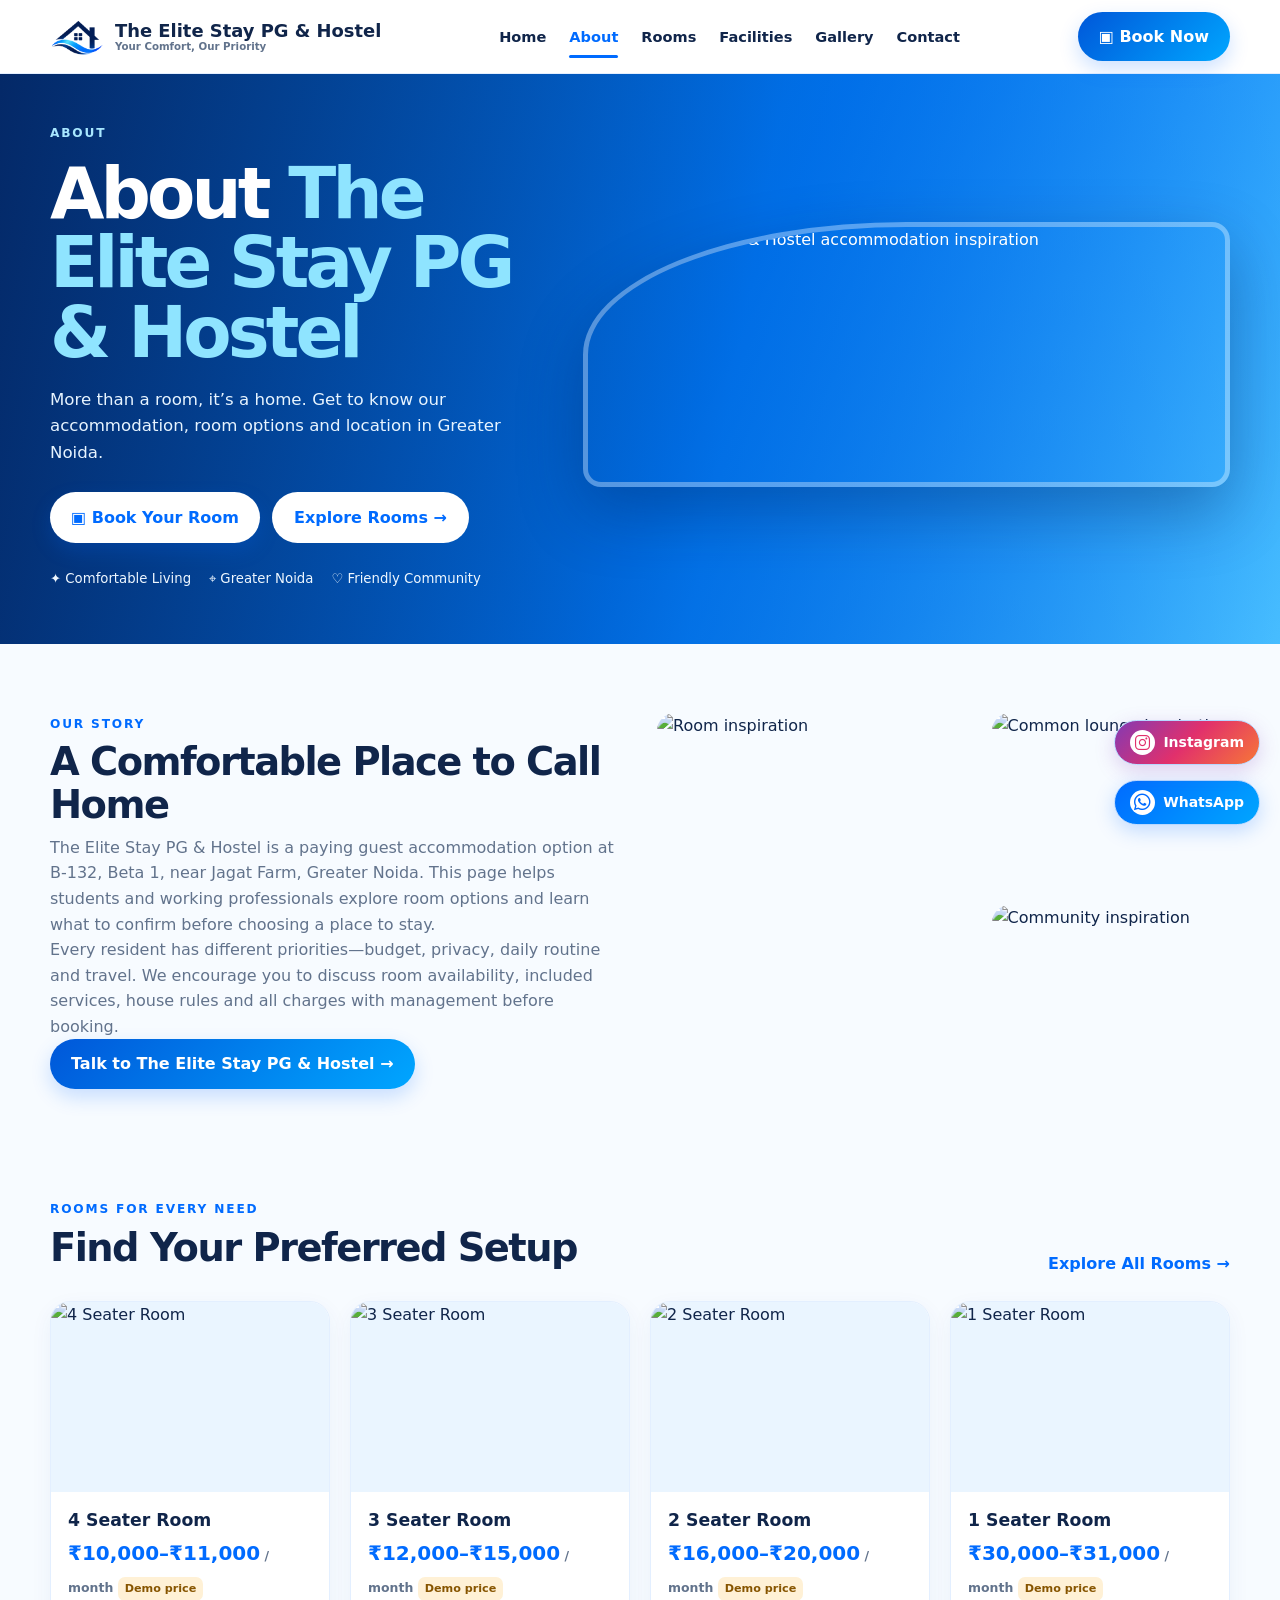
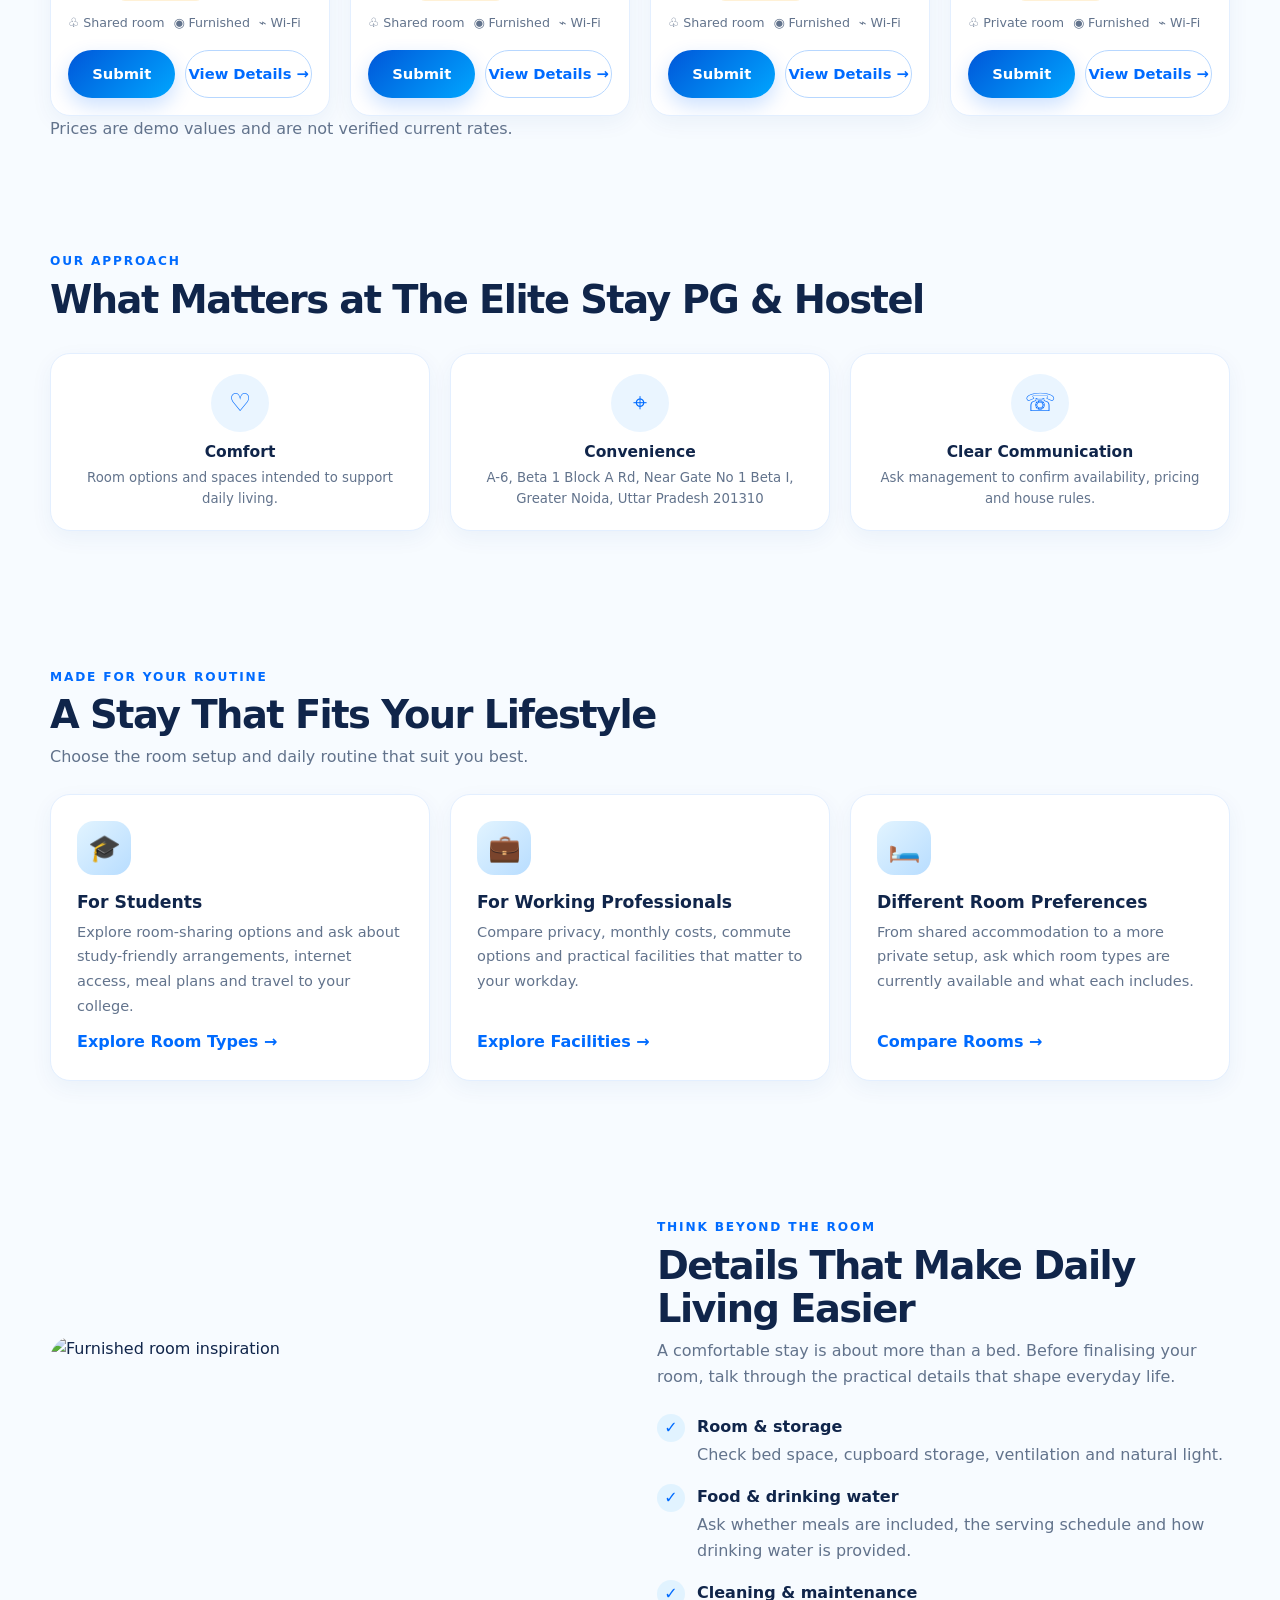
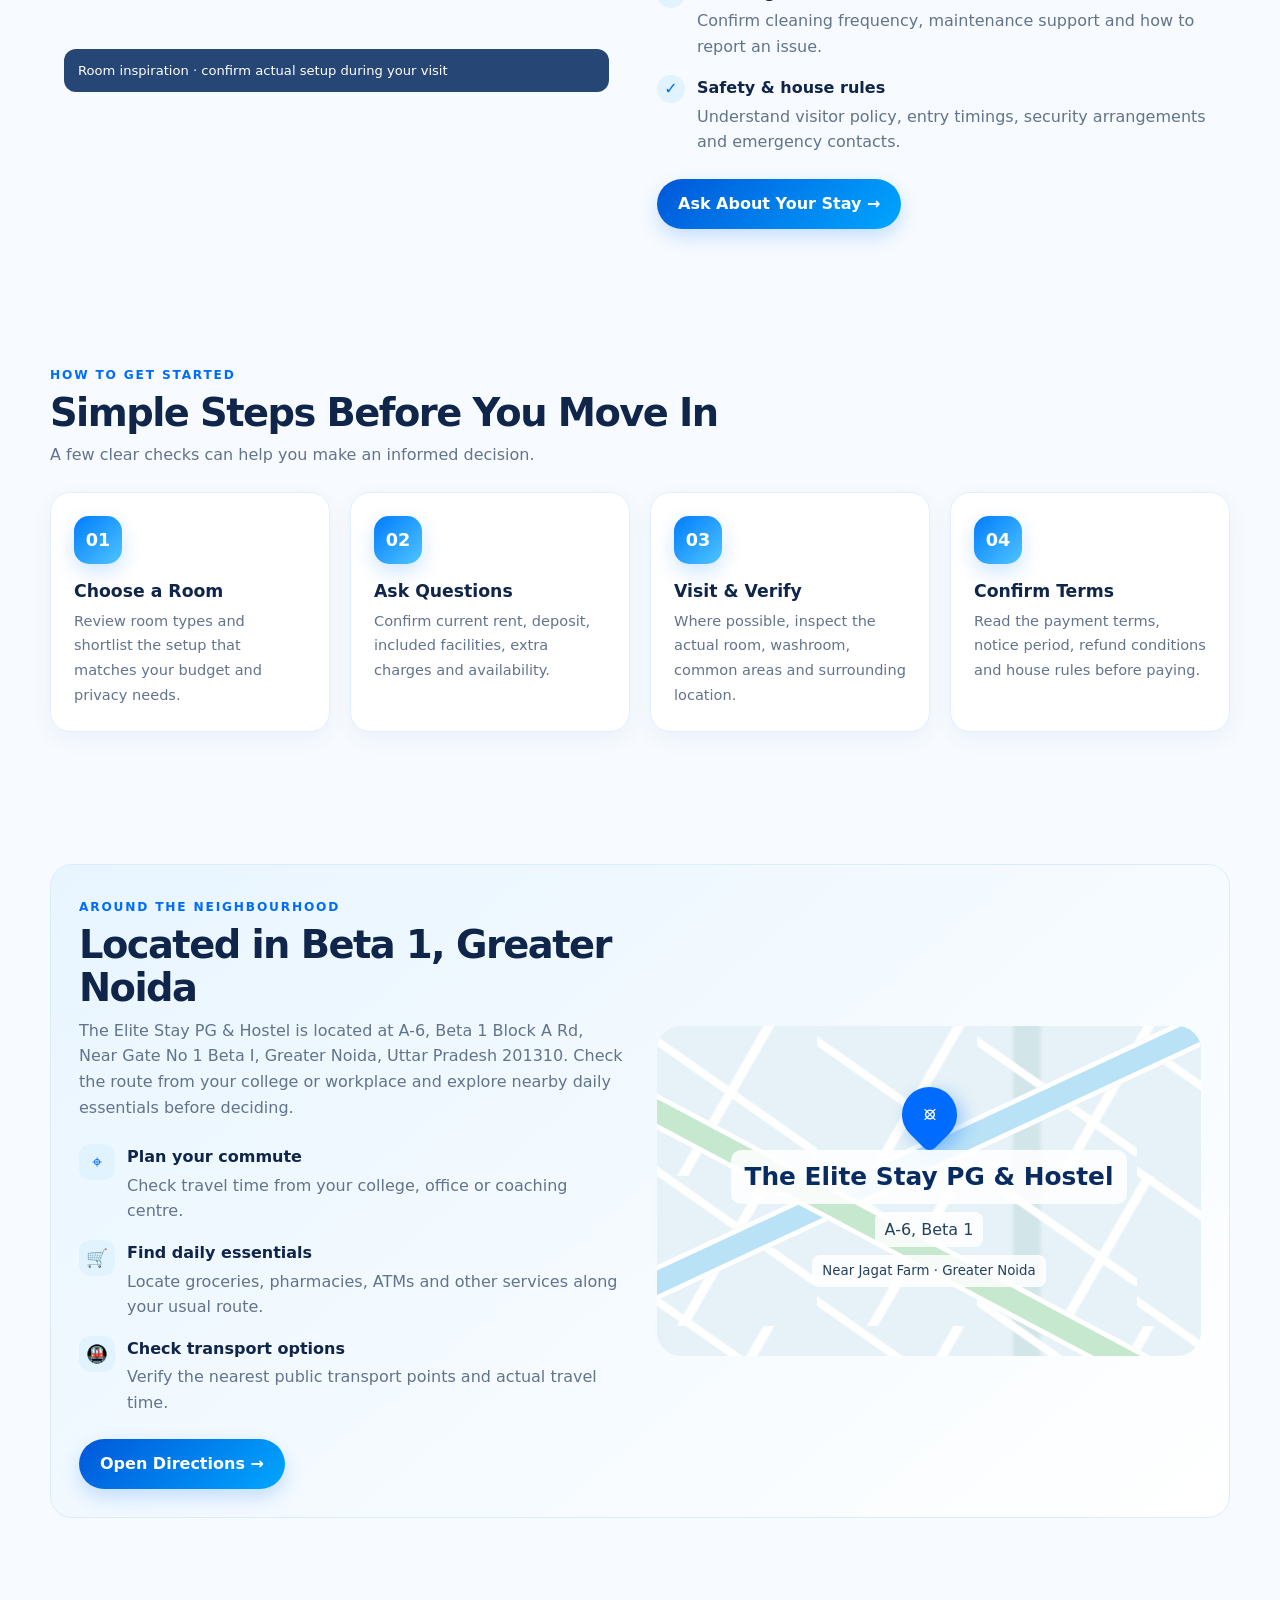
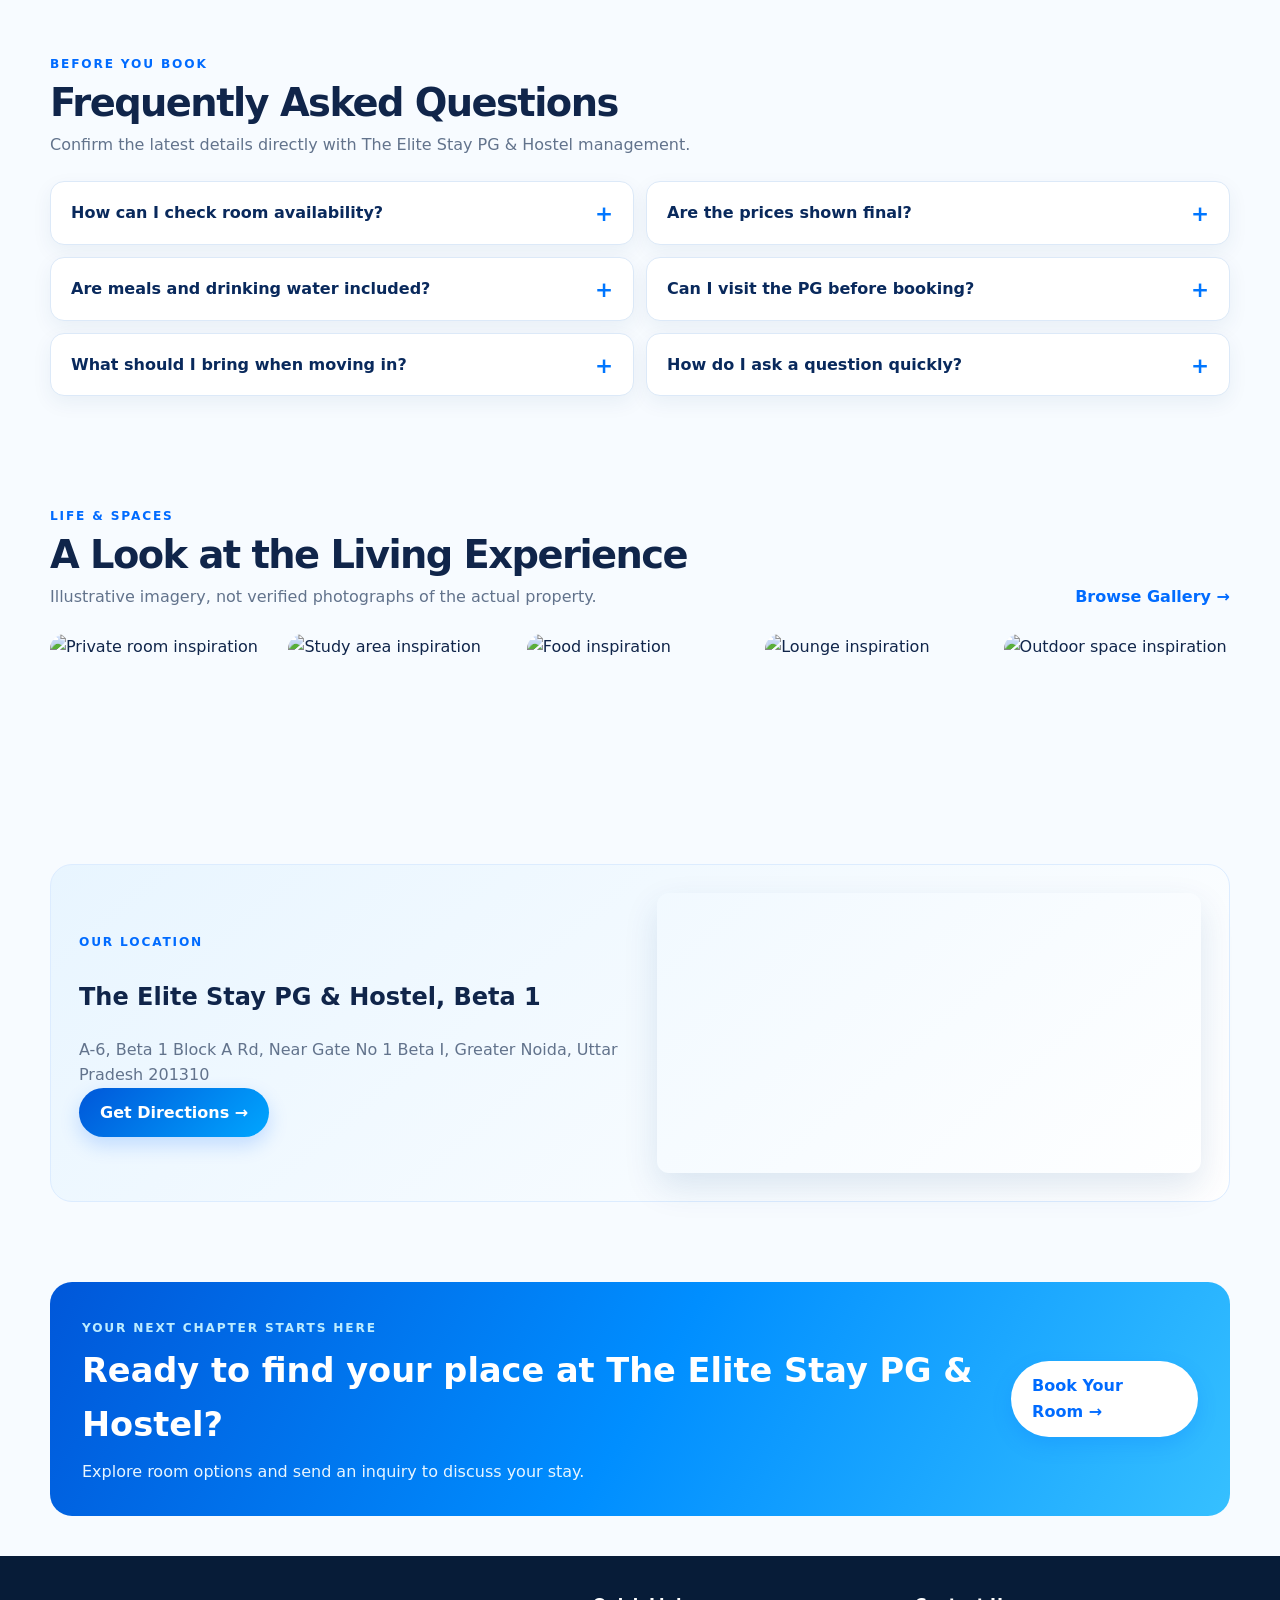
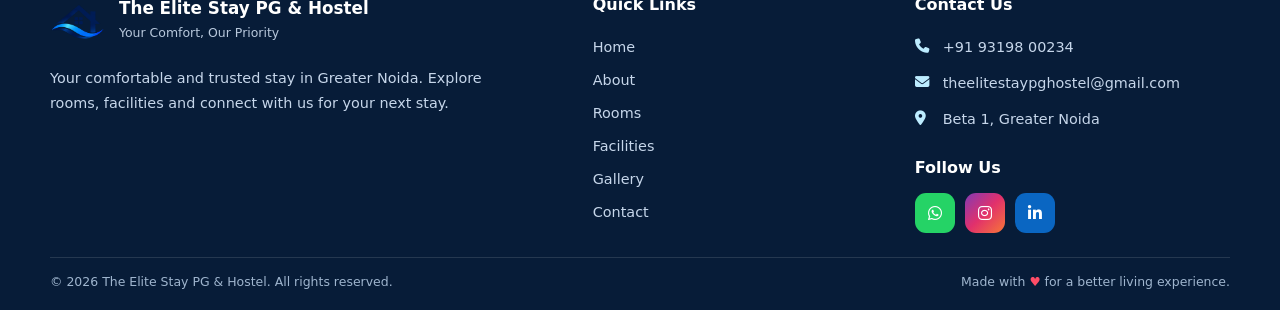
==== commit 689bf202: "Update Elite Stay website" ====
--- a/about.html
+++ b/about.html
@@ -370,7 +370,15 @@
     </div>
   </section><a class="floating-whatsapp" href="#" data-floating-whatsapp
     aria-label="Chat with The Elite Stay PG & Hostel on WhatsApp"><span class="whatsapp-mark" aria-hidden="true"><i class="fa-brands fa-whatsapp"></i></span><span>WhatsApp</span></a>
-  <footer class="footer elite-professional-footer">
+  
+<a class="floating-instagram" href="https://www.instagram.com/theelitestaypg/" data-floating-instagram
+   target="_blank" rel="noopener noreferrer"
+   aria-label="Open The Elite Stay PG & Hostel on Instagram">
+  <span class="instagram-mark" aria-hidden="true"><i class="fa-brands fa-instagram"></i></span>
+  <span>Instagram</span>
+</a>
+
+<footer class="footer elite-professional-footer">
   <div class="container">
     <div class="elite-footer-grid">
       <div class="elite-footer-column elite-footer-about">
--- a/css/style.css
+++ b/css/style.css
@@ -2885,8 +2885,8 @@
 
 
 /* Room detail page additions */
-.property-detail-section{padding-top:28px}.property-top{display:grid;grid-template-columns:minmax(0,1.6fr) minmax(300px,.9fr);gap:16px;align-items:stretch}.property-media{min-width:0}.property-gallery{display:grid;grid-template-columns:2fr 1fr 1fr;grid-template-rows:210px 210px;gap:8px;height:428px}.property-gallery img{width:100%;height:100%;object-fit:cover;border-radius:10px;display:block}.property-gallery img:first-child{grid-row:1/3}.property-summary{padding:22px;display:flex;flex-direction:column;gap:10px}.property-summary h1{margin:0;font-size:2rem}.property-location{color:#5d6b7a}.property-price{margin:4px 0 2px}.property-price small{font-size:.9rem;font-weight:500}.property-meta{display:grid;gap:10px;margin:6px 0}.property-meta div{display:flex;justify-content:space-between;gap:14px;border-bottom:1px solid #e7ebf0;padding-bottom:8px}.property-meta strong{font-size:.85rem}.property-meta span{color:#5d6b7a;font-size:.9rem}.property-book{width:100%;margin-top:auto}.property-map{text-align:center}.property-video-card{margin-top:18px;padding:20px;display:grid;grid-template-columns:.75fr 1.25fr;gap:18px;align-items:center}.property-video{width:100%;aspect-ratio:16/9;border-radius:12px;overflow:hidden;background:#111}.property-video iframe{width:100%;height:100%;border:0}.property-tabs{display:flex;gap:8px;flex-wrap:wrap;margin:22px 0 8px;padding-bottom:12px;border-bottom:1px solid #dfe4ea}.property-tabs a{font-size:.85rem;padding:8px 12px;border-radius:8px;background:#f4f6f8;text-decoration:none}.property-section{padding:18px 0}.property-section h2{margin:5px 0 8px}.property-amenities{display:grid;grid-template-columns:repeat(4,1fr);gap:10px}.property-amenities div{padding:15px;background:#f5f6f8;border-radius:8px;text-align:center;font-size:.9rem}.map-frame{height:280px;border-radius:12px;overflow:hidden}.map-frame iframe{width:100%;height:100%;border:0}.property-cta{padding:20px;display:flex;align-items:center;justify-content:space-between;gap:20px;margin:16px 0 28px}.property-cta h2{margin:5px 0}.room-image-fade{opacity:.35;transition:opacity .18s ease}.card-image img{transition:opacity .18s ease}
-@media(max-width:767px){.property-detail-section{padding-top:12px}.property-top{grid-template-columns:1fr;gap:12px}.property-gallery{height:auto;grid-template-columns:2fr 1fr;grid-template-rows:150px 150px;gap:6px}.property-gallery img:first-child{grid-row:1/3}.property-summary{padding:16px}.property-summary h1{font-size:1.55rem}.property-video-card{grid-template-columns:1fr;padding:16px}.property-video{aspect-ratio:16/9}.property-tabs{overflow-x:auto;flex-wrap:nowrap;padding-bottom:8px}.property-tabs a{white-space:nowrap}.property-amenities{grid-template-columns:repeat(2,1fr)}.map-frame{height:230px}.property-cta{display:block}.property-cta .btn{width:100%;margin-top:10px}.page-property .mobile-app-nav{display:flex!important}}
+.property-detail-section{padding-top:28px}.property-top{display:grid;grid-template-columns:minmax(0,1.6fr) minmax(300px,.9fr);gap:16px;align-items:stretch}.property-media{min-width:0}.property-gallery{display:grid;grid-template-columns:2fr 1fr 1fr;grid-template-rows:210px 210px;gap:8px;height:428px}.property-gallery img{width:100%;height:100%;object-fit:cover;border-radius:10px;display:block}.property-gallery img:first-child{grid-row:1/3}.property-summary{padding:22px;display:flex;flex-direction:column;gap:10px}.property-summary h1{margin:0;font-size:2rem}.property-location{color:#5d6b7a}.property-price{margin:4px 0 2px}.property-price small{font-size:.9rem;font-weight:500}.property-meta{display:grid;gap:10px;margin:6px 0}.property-meta div{display:flex;justify-content:space-between;gap:14px;border-bottom:1px solid #e7ebf0;padding-bottom:8px}.property-meta strong{font-size:.85rem}.property-meta span{color:#5d6b7a;font-size:.9rem}.property-book{width:100%;margin-top:auto}.property-map{text-align:center}.property-video-card{margin-top:18px;padding:28px;display:grid;grid-template-columns:.72fr 1.28fr;gap:24px;align-items:center;background:#fff}.property-video-card h2{margin:6px 0 8px}.property-video{width:100%;aspect-ratio:16/9;border-radius:16px;overflow:hidden;background:#18202b;box-shadow:0 14px 34px rgba(15,35,65,.12)}.property-video iframe{width:100%;height:100%;border:0}.property-video-placeholder{height:100%;min-height:220px;display:flex;align-items:center;justify-content:center;flex-direction:column;gap:9px;color:#fff;text-align:center;padding:24px;background:linear-gradient(135deg,#1a2431,#384454)}.property-video-play{width:58px;height:58px;border-radius:50%;display:grid;place-items:center;background:#e51f2a;font-size:1.25rem}.property-video-placeholder strong{font-size:1.05rem}.property-video-placeholder small{max-width:320px;color:#d9e0e8;line-height:1.5}.property-video-placeholder code{color:#fff}.property-tabs{display:flex;gap:10px;flex-wrap:wrap;margin:22px 0 8px;padding-bottom:12px;border-bottom:1px solid #dfe4ea}.property-tabs a{font-size:.9rem;padding:10px 15px;border-radius:14px;background:#fff;border:1px solid #e5ebf2;text-decoration:none;box-shadow:0 2px 8px rgba(16,37,74,.04)}.property-tabs a:first-child{color:var(--blue);border-color:#b7d7ff}.property-section{padding:22px 0}.property-section h2{margin:5px 0 10px}.property-overview-card{padding:28px;border-radius:20px;background:#fff;box-shadow:0 10px 28px rgba(16,37,74,.06)}.property-overview-card>p{font-size:1.03rem}.property-overview-copy{font-size:1rem;line-height:1.8;color:#53657b}.property-overview-copy p{margin:18px 0}.property-overview-copy strong{color:#10254a}.property-breakdown-section{background:#f7fbff;border-radius:20px;padding:28px;margin-top:8px}.property-breakdown-grid{display:grid;grid-template-columns:repeat(3,1fr);gap:18px;margin-top:18px}.property-breakdown-card{background:#fff;border:1px solid #e5edf6;border-radius:18px;padding:24px;box-shadow:0 7px 22px rgba(16,37,74,.05)}.property-breakdown-icon{width:48px;height:48px;border-radius:14px;background:#e8f3ff;color:#0878e8;display:grid;place-items:center;font-size:1.45rem;margin-bottom:18px}.property-breakdown-card h3{margin:0 0 14px;font-size:1.15rem}.property-breakdown-card ul{list-style:none;padding:0;margin:0}.property-breakdown-card li{position:relative;padding-left:22px;margin:12px 0;color:#5b6b7d;line-height:1.5}.property-breakdown-card li::before{content:"✓";position:absolute;left:0;color:#0878e8;font-weight:800}.property-amenities{display:grid;grid-template-columns:repeat(4,1fr);gap:10px}.property-amenities div{padding:15px;background:#fff;border:1px solid #e5edf6;border-radius:12px;text-align:center;font-size:.9rem;box-shadow:0 3px 10px rgba(16,37,74,.03)}.map-frame{height:280px;border-radius:12px;overflow:hidden}.map-frame iframe{width:100%;height:100%;border:0}.property-cta{padding:20px;display:flex;align-items:center;justify-content:space-between;gap:20px;margin:16px 0 28px}.property-cta h2{margin:5px 0}.room-image-fade{opacity:.35;transition:opacity .18s ease}.card-image img{transition:opacity .18s ease}
+@media(max-width:767px){.property-detail-section{padding-top:12px}.property-top{grid-template-columns:1fr;gap:12px}.property-gallery{height:auto;grid-template-columns:2fr 1fr;grid-template-rows:150px 150px;gap:6px}.property-gallery img:first-child{grid-row:1/3}.property-summary{padding:16px}.property-summary h1{font-size:1.55rem}.property-video-card{grid-template-columns:1fr;padding:16px}.property-video{aspect-ratio:16/9}.property-tabs{overflow-x:auto;flex-wrap:nowrap;padding-bottom:8px}.property-tabs a{white-space:nowrap}.property-overview-card,.property-breakdown-section{padding:20px;border-radius:16px}.property-breakdown-grid{grid-template-columns:1fr;gap:12px}.property-breakdown-card{padding:18px}.property-amenities{grid-template-columns:repeat(2,1fr)}.map-frame{height:230px}.property-cta{display:block}.property-cta .btn{width:100%;margin-top:10px}.page-property .mobile-app-nav{display:flex!important}}
 @media(min-width:768px){.page-property .mobile-app-nav{display:none!important}}
 
 
@@ -3392,3 +3392,509 @@
     margin-top: 14px;
   }
 }
+
+/* Room enquiry popup + other-room references — additive only */
+.inquiry-room-modal{
+  width:min(100%, 680px);
+  max-width:680px;
+  max-height:84vh;
+  max-height:84dvh;
+  border-radius:20px;
+  overflow:hidden;
+  box-sizing:border-box;
+}
+.inquiry-room-header{
+  padding:20px 24px 15px;
+  border-bottom:1px solid #e8edf3;
+  background:#fff;
+}
+.inquiry-room-header .eyebrow{
+  display:block;
+  margin-bottom:6px;
+}
+.inquiry-room-header h2{
+  margin:0;
+  font-size:1.55rem;
+}
+.inquiry-room-content{
+  padding:18px 24px 22px;
+}
+.inquiry-room-grid{
+  grid-template-columns:minmax(0,1fr) minmax(0,1fr);
+  gap:13px 16px;
+}
+.inquiry-room-grid .field input,
+.inquiry-room-grid .field select,
+.inquiry-room-grid .field textarea{
+  width:100%;
+  min-width:0;
+  min-height:48px;
+  border-radius:13px;
+  background:#fff;
+  font-size:.96rem;
+  box-sizing:border-box;
+}
+.inquiry-room-grid .field textarea{
+  min-height:100px;
+  resize:vertical;
+}
+.inquiry-room-actions{
+  display:grid;
+  grid-template-columns:1fr 1fr;
+  gap:12px;
+  margin-top:16px;
+}
+.inquiry-room-actions .btn{
+  min-height:48px;
+  border-radius:26px;
+  font-size:.95rem;
+  font-weight:800;
+}
+.inquiry-whatsapp-btn{
+  background:#16b978;
+  border-color:#16b978;
+  color:#fff;
+}
+.inquiry-whatsapp-btn:hover{
+  background:#10a86c;
+  border-color:#10a86c;
+}
+.inquiry-room-modal .inquiry-close{
+  position:absolute;
+  top:18px;
+  right:22px;
+  z-index:2;
+  background:#fff;
+  border:1px solid #dfe6ed;
+  color:#667585;
+  width:42px;
+  height:42px;
+  font-size:1.45rem;
+}
+.inquiry-room-modal .notice{
+  margin-top:14px;
+}
+.property-video video{
+  display:block;
+  width:100%;
+  height:100%;
+  object-fit:cover;
+  background:#18202b;
+}
+.property-other-rooms-section{
+  padding-top:6px;
+  padding-bottom:34px;
+}
+.property-other-rooms-grid{
+  display:grid;
+  grid-template-columns:repeat(3,minmax(0,1fr));
+  gap:18px;
+  margin-top:18px;
+}
+.property-other-room-card{
+  overflow:hidden;
+  background:#fff;
+  border:1px solid #e4ebf3;
+  border-radius:20px;
+  box-shadow:0 8px 24px rgba(16,37,74,.06);
+}
+.property-other-room-image{
+  height:190px;
+  overflow:hidden;
+  background:#eaf5ff;
+}
+.property-other-room-image img{
+  width:100%;
+  height:100%;
+  object-fit:cover;
+  display:block;
+}
+.property-other-room-body{
+  padding:18px;
+}
+.property-other-room-body .eyebrow{
+  font-size:.72rem;
+}
+.property-other-room-body h3{
+  margin:4px 0 8px;
+  font-size:1.25rem;
+}
+.property-other-room-price{
+  color:var(--blue);
+  font-weight:850;
+  font-size:1.1rem;
+}
+.property-other-room-price small{
+  color:#667585;
+  font-weight:500;
+  font-size:.78rem;
+}
+.property-other-room-body p{
+  color:#667585;
+  font-size:.88rem;
+  margin:9px 0 15px;
+}
+.property-other-room-actions{
+  display:grid;
+  grid-template-columns:1fr 1.2fr;
+  gap:8px;
+}
+.property-other-room-actions .btn{
+  min-width:0;
+  width:100%;
+  padding:10px 8px;
+  white-space:nowrap;
+  font-size:.86rem;
+}
+@media(max-width:900px){
+  .property-other-rooms-grid{grid-template-columns:repeat(2,minmax(0,1fr));}
+}
+@media(max-width:767px){
+  .inquiry-room-modal{
+    width:100%;
+    max-width:100%;
+    max-height:calc(100dvh - 16px);
+  }
+  .inquiry-room-header{
+    padding:18px 16px 13px;
+  }
+  .inquiry-room-header h2{
+    font-size:1.45rem;
+    padding-right:46px;
+  }
+  .inquiry-room-content{
+    padding:16px 14px 20px;
+  }
+  .inquiry-room-actions{
+    grid-template-columns:1fr 1fr;
+    gap:9px;
+  }
+  .inquiry-room-actions .btn{
+    min-height:50px;
+    padding:10px 8px;
+    font-size:.88rem;
+  }
+  .inquiry-room-modal .inquiry-close{
+    top:14px;
+    right:14px;
+    width:42px;
+    height:42px;
+  }
+  .property-other-rooms-grid{
+    grid-template-columns:1fr;
+    gap:14px;
+  }
+  .property-other-room-image{height:175px;}
+}
+
+/* Room-detail-only additions: compare, room features, and booking checklist. */
+.property-compare-section h2,.property-room-features-section h2,.property-check-section h2{margin:5px 0 8px}
+.property-compare-wrap{margin-top:18px;overflow-x:auto;border:1px solid #e5ebf2;border-radius:18px;background:#fff;box-shadow:0 8px 24px rgba(16,37,74,.04)}
+.property-compare-table{width:100%;min-width:980px;border-collapse:collapse;font-size:.95rem}
+.property-compare-table th,.property-compare-table td{padding:16px 18px;border-bottom:1px solid #e7ebf0;text-align:left;vertical-align:middle;color:#5b6878;line-height:1.45}
+.property-compare-table thead th{background:#f8fbff;color:#10254a;font-size:1rem;font-weight:800}
+.property-compare-table thead th:first-child{color:#68778a;text-transform:uppercase;font-size:.8rem;letter-spacing:.08em}
+.property-compare-table thead th span{display:inline-block;margin-top:6px;color:#0878e8;font-size:.82rem;font-weight:700}
+.property-compare-table tbody th{color:#10254a;font-weight:800;white-space:nowrap;background:#fbfdff}
+.property-compare-table tbody td:nth-child(n+2){min-width:170px}
+.property-compare-table tbody tr:first-child td{color:#0878e8;font-weight:800;font-size:1rem}
+.property-compare-table tbody tr:last-child th,.property-compare-table tbody tr:last-child td{border-bottom:0}
+.property-room-features-section{padding-top:30px}
+.property-feature-grid{display:grid;grid-template-columns:repeat(4,1fr);gap:18px;margin-top:20px}
+.property-feature-card{background:#fff;border:1px solid #e5ebf2;border-radius:18px;padding:28px 24px;text-align:center;box-shadow:0 7px 22px rgba(16,37,74,.05);min-height:210px}
+.property-feature-icon{width:62px;height:62px;border-radius:50%;background:#eaf5ff;color:#0878e8;display:grid;place-items:center;font-size:1.65rem;margin:0 auto 22px}
+.property-feature-card h3{margin:0 0 10px;font-size:1.08rem;color:#10254a}
+.property-feature-card p{margin:0;color:#68778a;line-height:1.55}
+.property-check-section{padding-top:30px}
+.property-check-grid{display:grid;grid-template-columns:1fr 1fr;gap:22px;margin-top:18px}
+.property-check-card{background:#fff;border:1px solid #e5ebf2;border-radius:20px;padding:26px;box-shadow:0 8px 24px rgba(16,37,74,.05)}
+.property-check-heading{display:flex;gap:14px;align-items:flex-start;margin-bottom:16px}
+.property-check-heading h3{margin:0 0 4px;color:#10254a;font-size:1.2rem}
+.property-check-heading p{margin:0;color:#718096}
+.property-check-icon{width:44px;height:44px;flex:0 0 44px;border-radius:13px;display:grid;place-items:center;font-weight:900}
+.property-check-icon.included{background:#e8fff5;color:#0a9b70}
+.property-check-icon.confirm{background:#eaf5ff;color:#0878e8}
+.property-check-card ul{list-style:none;margin:0;padding:0}
+.property-check-card li{position:relative;padding-left:30px;margin:15px 0;color:#5b6878;line-height:1.55}
+.property-check-card li::before{content:"✓";position:absolute;left:0;top:1px;width:20px;height:20px;border-radius:50%;display:grid;place-items:center;background:#dff9ee;color:#0a9b70;font-size:.75rem;font-weight:900}
+.property-check-card:nth-child(2) li::before{content:"i";background:#eaf5ff;color:#0878e8;font-family:Arial,sans-serif}
+.property-check-card strong{color:#10254a}
+@media(max-width:1000px){.property-feature-grid{grid-template-columns:repeat(2,1fr)}}
+@media(max-width:767px){
+  .property-compare-table{min-width:900px}
+  .property-compare-table th,.property-compare-table td{padding:13px 14px}
+  .property-feature-grid{grid-template-columns:1fr 1fr;gap:12px}
+  .property-feature-card{padding:20px 14px;min-height:190px}
+  .property-feature-icon{width:52px;height:52px;margin-bottom:16px}
+  .property-feature-card h3{font-size:1rem}
+  .property-feature-card p{font-size:.9rem}
+  .property-check-grid{grid-template-columns:1fr;gap:14px}
+  .property-check-card{padding:20px}
+}
+@media(max-width:480px){.property-feature-grid{grid-template-columns:1fr}}
+
+/* Rooms page heading alignment only — keeps existing section order/content and does not affect enquiry form. */
+.page-rooms .section-head {
+  padding-left: 10px;
+  padding-right: 10px;
+  box-sizing: border-box;
+}
+@media (max-width: 767px) {
+  .page-rooms .section-head {
+    padding-left: 6px;
+    padding-right: 6px;
+  }
+}
+
+/* Moved room-information sections: keep the existing Rooms page layout intact. */
+.rooms-moved-section .container{min-width:0}
+.rooms-moved-section h2{margin-top:6px}
+.rooms-moved-section{overflow:hidden}
+
+/* Facilities page - weekly menu, service standards and interactive comforts. */
+.facility-menu-card{
+  background:#fff;
+  border:1px solid #dfeaf7;
+  border-radius:24px;
+  padding:28px;
+  box-shadow:0 10px 30px rgba(16,37,74,.06);
+}
+.facility-menu-head{display:flex;align-items:flex-start;justify-content:space-between;gap:24px;margin-bottom:22px}
+.facility-menu-head h2{margin:6px 0 4px}
+.facility-menu-head p{margin:0;color:var(--muted)}
+.menu-day-tabs{display:flex;gap:10px;flex-wrap:wrap;justify-content:flex-end}
+.menu-day{border:1px solid #dce8f5;background:#f7fbff;color:#17233b;border-radius:999px;padding:10px 17px;font:inherit;font-weight:800;cursor:pointer;transition:.2s ease}
+.menu-day:hover,.menu-day.active{background:var(--blue);border-color:var(--blue);color:#fff;box-shadow:0 8px 18px rgba(0,107,255,.18)}
+.menu-meals{display:grid;grid-template-columns:repeat(3,1fr);gap:16px}
+.menu-meal{min-height:138px;border:1px solid #dce8f5;border-radius:18px;background:#f7fbff;padding:22px}
+.menu-meal span{display:block;font-size:.8rem;font-weight:900;letter-spacing:.04em;margin-bottom:10px}
+.menu-meal strong{display:block;font-size:1.03rem;line-height:1.45;color:#17233b}
+.menu-meal.breakfast span{color:#c87800}.menu-meal.lunch{background:#f5faff;border-color:#bcd9f7}.menu-meal.lunch span{color:#0878e8}.menu-meal.dinner span{color:#5b55c9}
+.tiffin-service{margin-top:18px;border:1px solid #bfdaf4;background:#edf7ff;border-radius:18px;padding:20px 22px;display:grid;grid-template-columns:auto 1fr auto;align-items:center;gap:18px}
+.tiffin-icon{width:60px;height:60px;border-radius:15px;background:var(--blue);color:#fff;display:grid;place-items:center;font-size:1.35rem}
+.tiffin-service h3{margin:0 0 4px;font-size:1.15rem}.tiffin-service p{margin:0;color:var(--muted);line-height:1.5}
+.tiffin-service .btn{white-space:nowrap}
+.facility-service-section{padding-top:26px}.service-standard-grid{display:grid;grid-template-columns:repeat(3,1fr);gap:18px;margin-top:20px}
+.service-standard-card{background:#fff;border:1px solid #e1ebf6;border-radius:22px;padding:28px;min-height:280px;box-shadow:0 8px 24px rgba(16,37,74,.05)}
+.service-standard-icon{width:62px;height:62px;border-radius:16px;background:#eaf5ff;color:#0878e8;display:grid;place-items:center;font-size:1.45rem;margin-bottom:32px}
+.service-standard-card h3{margin:0 0 10px;font-size:1.18rem}.service-standard-card p{margin:0;color:var(--muted);line-height:1.65}
+.amenity-chip-panel{background:#fff;border:1px solid #dfeaf7;border-radius:24px;padding:28px;box-shadow:0 8px 24px rgba(16,37,74,.05)}
+.facility-amenity-chips{display:flex;flex-wrap:wrap;gap:12px}
+.facility-amenity-chip{border:1px solid #dce8f5;background:#f7fbff;color:#17233b;border-radius:999px;padding:11px 17px;font:inherit;font-weight:750;cursor:pointer;transition:.2s ease}
+.facility-amenity-chip:hover,.facility-amenity-chip.active{background:var(--blue);border-color:var(--blue);color:#fff;box-shadow:0 8px 18px rgba(0,107,255,.16)}
+.facility-amenity-detail{margin-top:22px;border:1px solid #dce8f5;background:#f7fbff;border-radius:18px;padding:18px 22px;display:flex;align-items:center;gap:14px}
+.facility-info-icon{width:34px;height:34px;flex:0 0 34px;border-radius:50%;background:var(--blue);color:#fff;display:grid;place-items:center;font-weight:900}.facility-amenity-detail p{margin:0;color:#17233b;line-height:1.5}.facility-amenity-detail strong{font-weight:850}
+@media(max-width:900px){
+  .facility-menu-head{flex-direction:column}.menu-day-tabs{justify-content:flex-start}.menu-meals,.service-standard-grid{grid-template-columns:1fr}
+  .tiffin-service{grid-template-columns:auto 1fr}.tiffin-service .btn{grid-column:2;width:max-content}
+}
+@media(max-width:767px){
+  .facility-menu-card,.amenity-chip-panel{padding:18px;border-radius:18px}
+  .menu-day-tabs{width:100%;flex-wrap:nowrap;overflow-x:auto;padding-bottom:4px;justify-content:flex-start}
+  .menu-day{flex:0 0 auto;padding:9px 15px}
+  .menu-meal{min-height:0;padding:18px}.menu-meal strong{font-size:.98rem}
+  .tiffin-service{grid-template-columns:1fr;padding:18px;gap:12px}.tiffin-icon{width:50px;height:50px}.tiffin-service .btn{grid-column:auto;width:100%;text-align:center}
+  .service-standard-card{min-height:0;padding:22px}.service-standard-icon{margin-bottom:22px}
+  .facility-amenity-chips{gap:8px}.facility-amenity-chip{padding:9px 12px;font-size:.86rem}.facility-amenity-detail{padding:15px;align-items:flex-start}
+}
+
+
+/* Nearby locations section - additive only. Existing site styles remain unchanged. */
+.nearby-section { background: #f7fbff; }
+.nearby-hero-head { margin-bottom: 26px; }
+.nearby-hero-head h2 { margin: 8px 0 10px; font-size: clamp(2rem, 4vw, 3.25rem); line-height: 1.02; letter-spacing: -.04em; }
+.nearby-hero-head p { max-width: 930px; font-size: 1.05rem; line-height: 1.65; margin: 0; }
+.nearby-toolbar { background: #fff; border: 1px solid #e2ebf5; border-radius: 22px; box-shadow: 0 8px 28px rgba(25, 61, 104, .06); padding: 14px; display: flex; align-items: center; gap: 12px; margin-bottom: 28px; overflow: hidden; }
+.nearby-tabs { display: flex; align-items: center; gap: 10px; overflow-x: auto; flex: 1 1 auto; scrollbar-width: none; }
+.nearby-tabs::-webkit-scrollbar { display: none; }
+.nearby-tab { flex: 0 0 auto; border: 1px solid #e1e9f2; background: #fff; color: #172033; border-radius: 999px; padding: 11px 15px; font: inherit; font-weight: 800; white-space: nowrap; cursor: pointer; transition: .2s ease; }
+.nearby-tab span { display: inline-grid; place-items: center; min-width: 28px; height: 28px; margin-left: 6px; padding: 0 7px; border-radius: 999px; background: #f1f5f9; color: #64748b; font-size: .78rem; }
+.nearby-tab:hover { border-color: #b9d7ff; background: #f7fbff; }
+.nearby-tab.active { background: #0b7bf3; color: #fff; border-color: #0b7bf3; box-shadow: 0 8px 18px rgba(11, 123, 243, .18); }
+.nearby-tab.active span { background: rgba(255,255,255,.18); color: #fff; }
+.nearby-search { flex: 0 0 365px; height: 54px; border: 1px solid #e1e9f2; border-radius: 15px; display: flex; align-items: center; gap: 12px; padding: 0 16px; color: #6b7d94; background: #f9fbfd; }
+.nearby-search i { color: #64748b; }
+.nearby-search input { width: 100%; border: 0; outline: 0; background: transparent; font: inherit; color: #172033; min-width: 0; }
+.nearby-search input::placeholder { color: #95a4b8; }
+.nearby-grid { display: grid; grid-template-columns: repeat(3, minmax(0, 1fr)); gap: 26px; }
+.nearby-card { background: #fff; border: 1px solid #e2e8f0; border-radius: 20px; padding: 26px 26px 20px; min-width: 0; min-height: 292px; display: flex; flex-direction: column; box-shadow: 0 5px 18px rgba(26, 56, 91, .045); transition: .2s ease; }
+.nearby-card:hover { transform: translateY(-2px); border-color: #a9d2ff; box-shadow: 0 12px 28px rgba(26, 56, 91, .09); }
+.nearby-card[hidden] { display: none !important; }
+.nearby-card-top { display: flex; align-items: flex-start; gap: 16px; min-width: 0; }
+.nearby-icon { flex: 0 0 56px; width: 56px; height: 56px; border-radius: 50%; display: grid; place-items: center; background: #eef6ff; color: #0b7bf3; font-size: 1.25rem; }
+.nearby-card[data-category="market"] .nearby-icon { color: #5149d9; background: #f0f1ff; }
+.nearby-card[data-category="metro"] .nearby-icon { color: #0787bd; background: #eefaff; }
+.nearby-card[data-category="hospital"] .nearby-icon { color: #049a73; background: #edfff7; }
+.nearby-card-main { min-width: 0; flex: 1; }
+.nearby-category { display: inline-flex; align-items: center; border-radius: 999px; padding: 5px 10px; background: #edf5ff; color: #0b72dd; font-size: .72rem; line-height: 1; font-weight: 900; letter-spacing: .02em; text-transform: uppercase; }
+.nearby-card[data-category="market"] .nearby-category { color: #5149c8; background: #f0f1ff; }
+.nearby-card[data-category="metro"] .nearby-category { color: #08729f; background: #edfaff; }
+.nearby-card[data-category="hospital"] .nearby-category { color: #07825f; background: #edfff7; }
+.nearby-card h3 { margin: 9px 0 0; font-size: 1.2rem; line-height: 1.18; letter-spacing: -.02em; }
+.nearby-meta { display: flex; flex-wrap: wrap; align-items: center; gap: 8px; margin-top: 18px; }
+.nearby-distance, .nearby-mode { display: inline-flex; align-items: center; gap: 7px; border-radius: 9px; padding: 8px 11px; font-size: .83rem; line-height: 1.1; font-weight: 800; }
+.nearby-distance { color: #0875dc; background: #eef7ff; border: 1px solid #d9ecff; }
+.nearby-mode { color: #526174; background: #f2f5f8; }
+.nearby-description { color: #6d7d91; font-size: 1rem; line-height: 1.5; margin: 16px 0 0; }
+.nearby-card-footer { margin-top: auto; padding-top: 20px; border-top: 1px solid #edf0f4; display: flex; align-items: center; justify-content: space-between; gap: 10px; }
+.nearby-origin { color: #9aa8b8; font-size: .82rem; font-weight: 700; }
+.nearby-directions { color: #0875dc; font-weight: 900; white-space: nowrap; }
+.nearby-directions:hover { text-decoration: underline; }
+.nearby-empty { padding: 38px 20px; text-align: center; color: #64748b; background: #fff; border: 1px dashed #cbd5e1; border-radius: 18px; margin-top: 4px; }
+.nearby-note { margin-top: 28px; border: 1px solid #c7e2ff; background: #eef8ff; border-radius: 18px; padding: 18px 22px; display: flex; align-items: center; gap: 16px; color: #244a7c; }
+.nearby-note-icon { flex: 0 0 42px; width: 42px; height: 42px; border-radius: 50%; background: #087bf3; color: #fff; display: grid; place-items: center; }
+.nearby-note p { margin: 0; flex: 1; line-height: 1.55; }
+.nearby-note a { color: #0875dc; font-weight: 900; white-space: nowrap; }
+.nearby-sample-section { background: #f7fbff; }
+.nearby-sample-grid { grid-template-columns: repeat(3, minmax(0, 1fr)); gap: 20px; }
+.nearby-sample-grid .nearby-card { min-height: 265px; padding: 22px; }
+
+@media(max-width:980px) {
+  .nearby-toolbar { align-items: stretch; flex-direction: column; }
+  .nearby-search { flex: 1 1 auto; width: 100%; }
+  .nearby-grid, .nearby-sample-grid { grid-template-columns: repeat(2, minmax(0, 1fr)); }
+}
+
+@media(max-width:760px) {
+  .nearby-section { padding-top: 42px; padding-bottom: 42px; }
+  .nearby-hero-head h2 { font-size: clamp(1.8rem, 8vw, 2.5rem); }
+  .nearby-hero-head p { font-size: .93rem; }
+  .nearby-toolbar { border-radius: 16px; padding: 10px; margin-bottom: 18px; }
+  .nearby-tab { padding: 9px 12px; font-size: .82rem; }
+  .nearby-tab span { min-width: 24px; height: 24px; }
+  .nearby-search { height: 48px; }
+  .nearby-grid, .nearby-sample-grid { grid-template-columns: repeat(2, minmax(0, 1fr)); gap: 12px; }
+  .nearby-card, .nearby-sample-grid .nearby-card { min-height: 0; padding: 14px; border-radius: 15px; }
+  .nearby-card-top { gap: 9px; }
+  .nearby-icon { flex-basis: 38px; width: 38px; height: 38px; font-size: .92rem; }
+  .nearby-category { font-size: .58rem; padding: 4px 7px; }
+  .nearby-card h3 { font-size: .86rem; margin-top: 6px; line-height: 1.2; }
+  .nearby-meta { gap: 5px; margin-top: 11px; }
+  .nearby-distance, .nearby-mode { padding: 6px 7px; font-size: .62rem; gap: 4px; border-radius: 7px; }
+  .nearby-description { font-size: .72rem; line-height: 1.35; margin-top: 10px; }
+  .nearby-card-footer { padding-top: 12px; margin-top: 13px; align-items: flex-end; }
+  .nearby-origin { font-size: .58rem; line-height: 1.2; }
+  .nearby-directions { font-size: .68rem; }
+  .nearby-note { padding: 13px; gap: 10px; border-radius: 14px; align-items: flex-start; }
+  .nearby-note-icon { flex-basis: 32px; width: 32px; height: 32px; }
+  .nearby-note p { font-size: .74rem; }
+  .nearby-note a { display: none; }
+}
+
+@media(max-width:480px) {
+  /* Nearby cards intentionally stay 2-up on phones as requested. */
+  .nearby-grid, .nearby-sample-grid { grid-template-columns: repeat(2, minmax(0, 1fr)) !important; }
+  .nearby-card h3 { font-size: .78rem; }
+  .nearby-description { font-size: .66rem; }
+  .nearby-distance, .nearby-mode { font-size: .57rem; }
+  .nearby-origin { font-size: .52rem; }
+  .nearby-directions { font-size: .61rem; }
+}
+
+/* Requested filter reliability: hidden gallery cards must remain hidden on mobile. */
+.gallery-item[hidden] { display: none !important; }
+
+/* Requested navbar cleanup: no mobile dropdown/menu button. Bottom app navigation remains available. */
+@media (max-width: 767px) {
+  .menu-toggle { display: none !important; }
+}
+
+/* Home page: three nearby reference cards below the map. */
+.nearby-home-reference-grid { grid-template-columns: repeat(3, minmax(0, 1fr)); gap: 20px; }
+.nearby-home-reference-grid .nearby-card { min-height: 265px; padding: 22px; }
+@media(max-width:980px) {
+  .nearby-home-reference-grid { grid-template-columns: repeat(2, minmax(0, 1fr)); }
+}
+@media(max-width:760px) {
+  .nearby-home-reference-section .nearby-hero-head h2 { font-size: clamp(1.8rem, 8vw, 2.5rem); }
+  .nearby-home-reference-section .nearby-hero-head p { font-size: .93rem; }
+  .nearby-home-reference-grid { grid-template-columns: repeat(2, minmax(0, 1fr)); gap: 12px; }
+  .nearby-home-reference-grid .nearby-card { min-height: 0; padding: 14px; border-radius: 15px; }
+}
+@media(max-width:480px) {
+  .nearby-home-reference-grid { grid-template-columns: repeat(2, minmax(0, 1fr)) !important; }
+  .nearby-home-reference-grid .nearby-card h3 { font-size: .78rem; }
+  .nearby-home-reference-grid .nearby-description { font-size: .66rem; }
+  .nearby-home-reference-grid .nearby-distance, .nearby-home-reference-grid .nearby-mode { font-size: .57rem; }
+  .nearby-home-reference-grid .nearby-origin { font-size: .52rem; }
+  .nearby-home-reference-grid .nearby-directions { font-size: .61rem; }
+}
+
+/* Floating Instagram action - added alongside the existing WhatsApp action only. */
+.floating-instagram {
+    position: fixed;
+    right: 20px;
+    bottom: 135px;
+    z-index: 150;
+    display: flex;
+    align-items: center;
+    justify-content: center;
+    gap: 8px;
+    min-width: auto;
+    padding: 9px 15px;
+    border: 1px solid #b7d7ff;
+    border-radius: 999px;
+    background: linear-gradient(135deg, #833AB4, #E1306C, #F77737);
+    color: #ffffff;
+    font-size: 14px;
+    font-weight: 700;
+    box-shadow: 0 6px 20px rgba(131, 58, 180, 0.22);
+    transition: transform .2s, box-shadow .2s;
+}
+.floating-instagram:hover {
+    transform: translateY(-3px);
+    box-shadow: 0 10px 25px rgba(131, 58, 180, 0.3);
+}
+.instagram-mark {
+    width: 25px;
+    height: 25px;
+    display: grid;
+    place-items: center;
+    background: #ffffff;
+    color: #E1306C;
+    border-radius: 50%;
+    font-size: 17px;
+    flex-shrink: 0;
+}
+@media (max-width: 760px) {
+    .floating-instagram {
+        right: 12px;
+        bottom: 125px;
+        padding: 8px 12px;
+        font-size: 13px;
+        gap: 7px;
+    }
+    .instagram-mark {
+        width: 23px;
+        height: 23px;
+        font-size: 14px;
+    }
+}
+@media(max-width:760px) {
+  .floating-instagram {
+    right: 12px;
+    bottom: calc(136px + env(safe-area-inset-bottom)) !important;
+    width: 52px;
+    min-width: 52px;
+    height: 52px;
+    min-height: 52px;
+    padding: 0 !important;
+    border-radius: 50%;
+    gap: 0;
+    z-index: 1900;
+  }
+  .floating-instagram > span:last-child { display: none; }
+  .instagram-mark {
+    width: 31px !important;
+    height: 31px !important;
+    font-size: 1.2rem !important;
+    background: #fff;
+    border-radius: 50%;
+  }
+}
+@media(max-width:380px) {
+  .floating-instagram {
+    right: 9px;
+    bottom: calc(126px + env(safe-area-inset-bottom)) !important;
+  }
+}
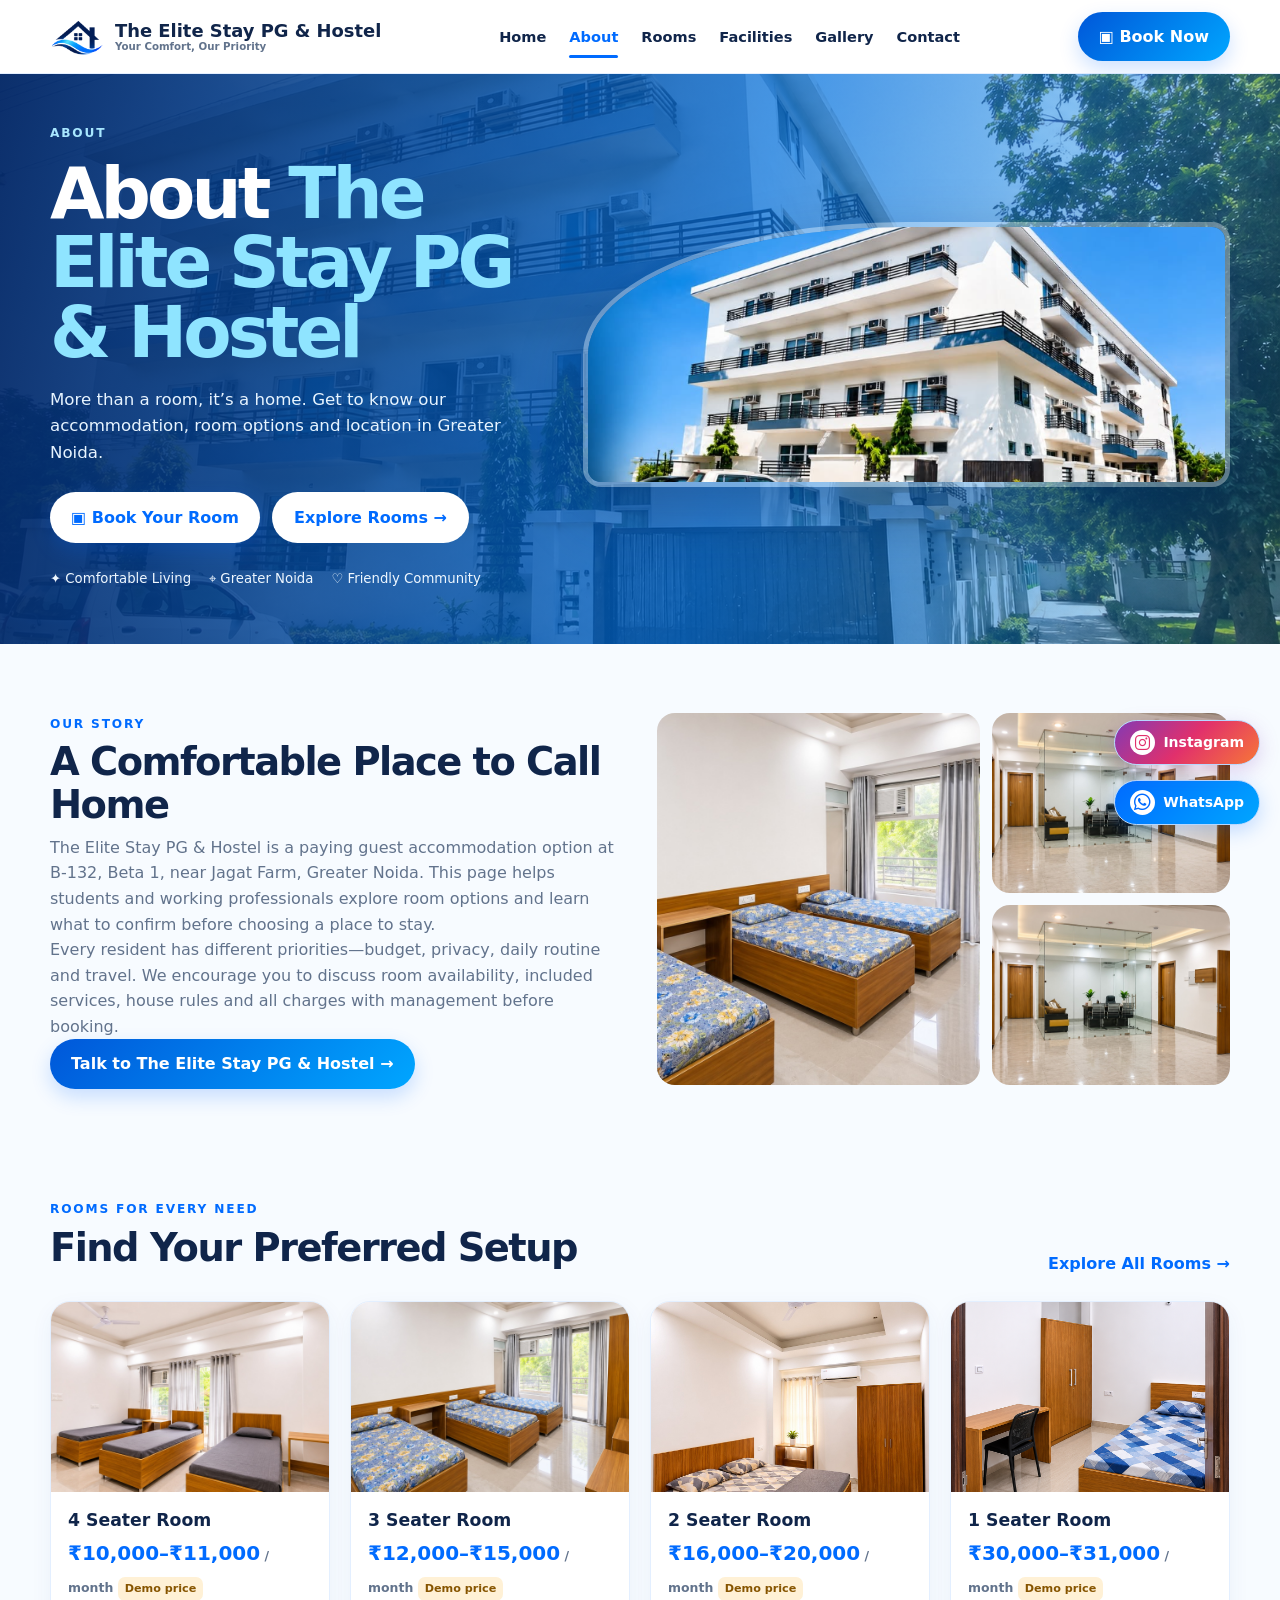
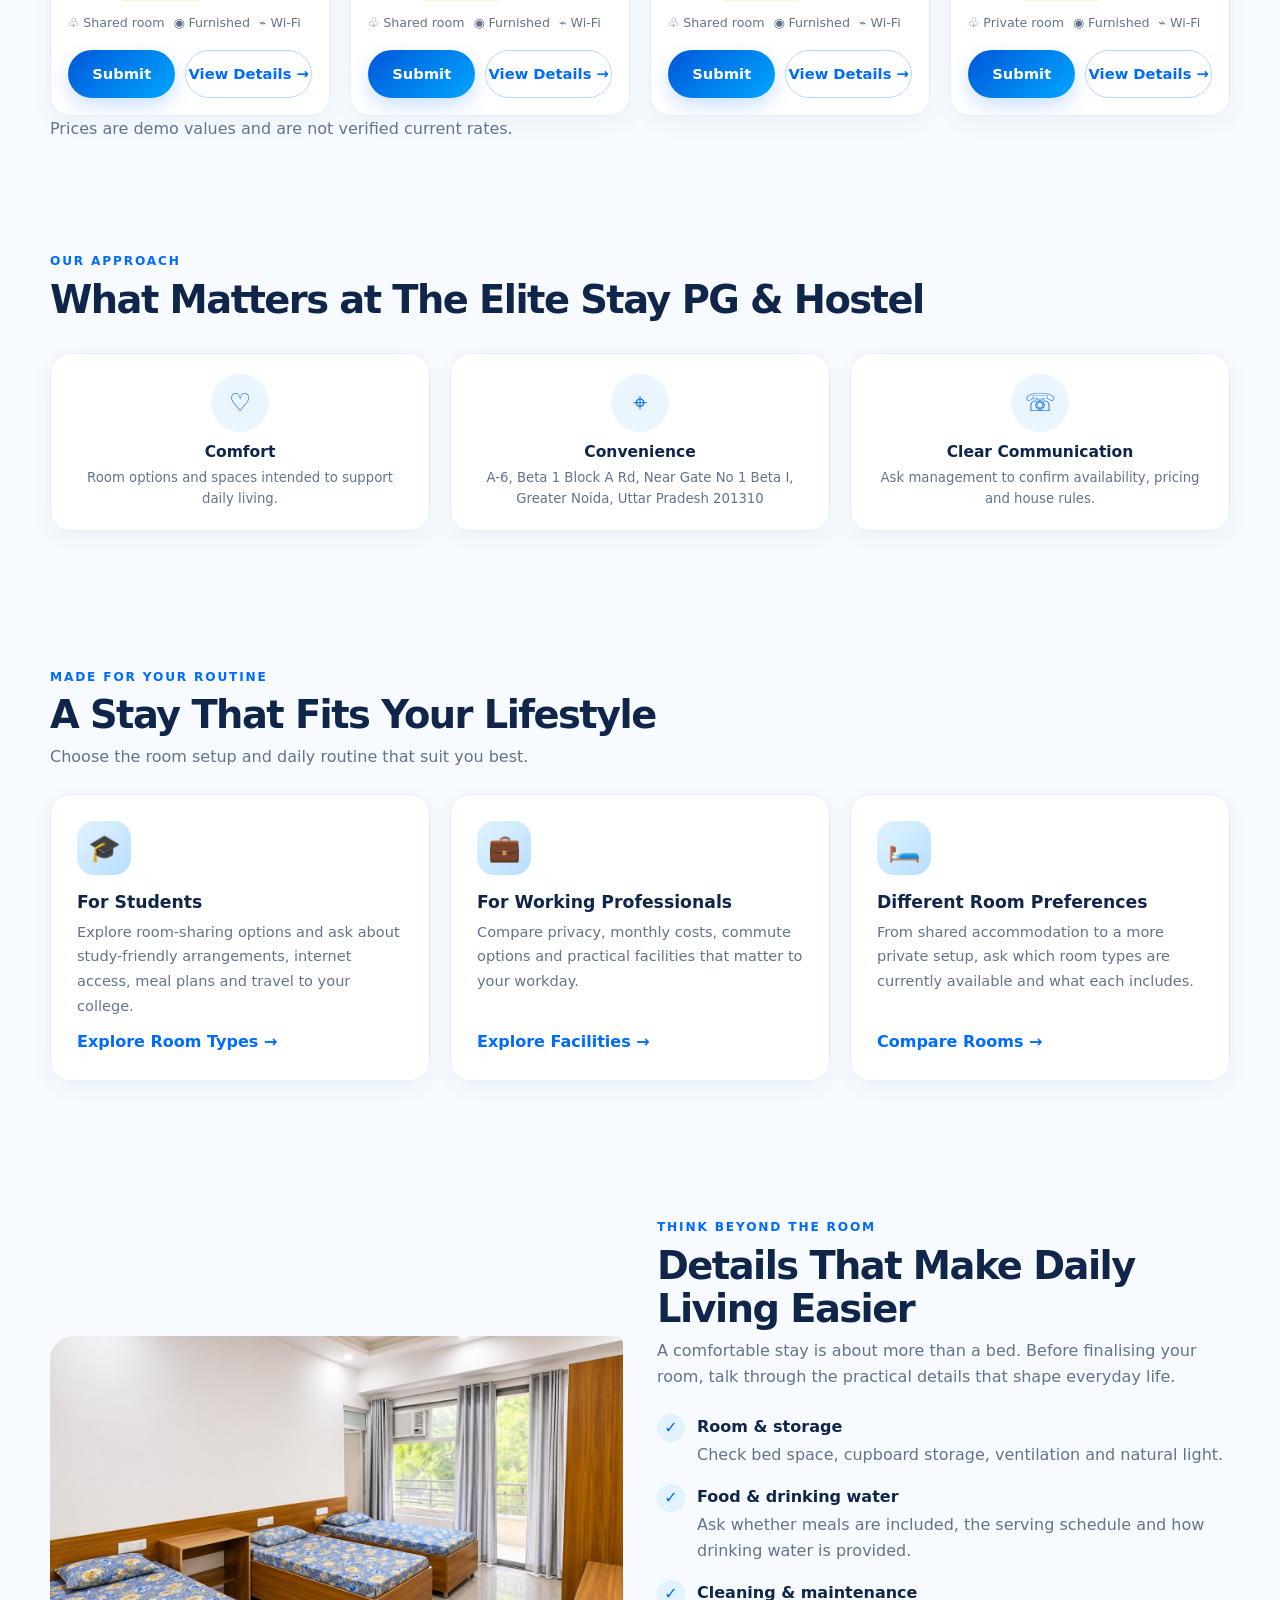
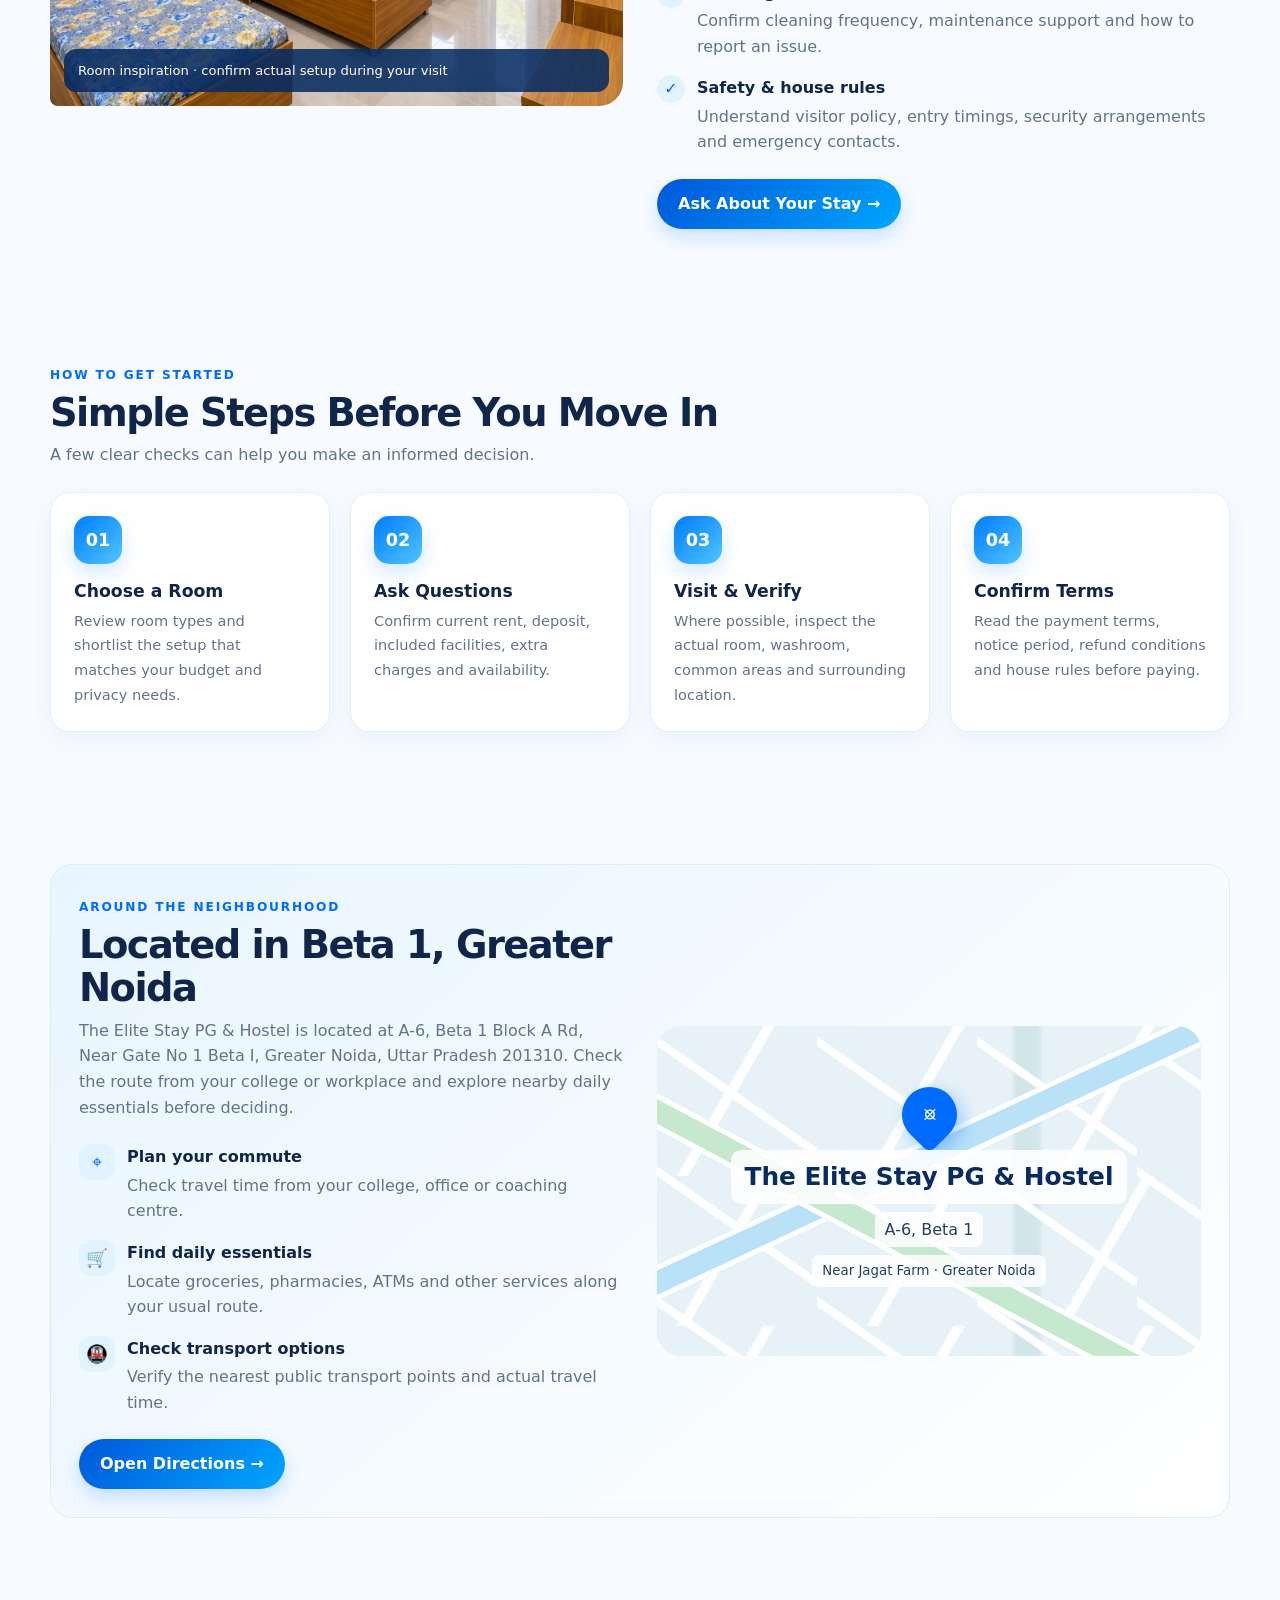
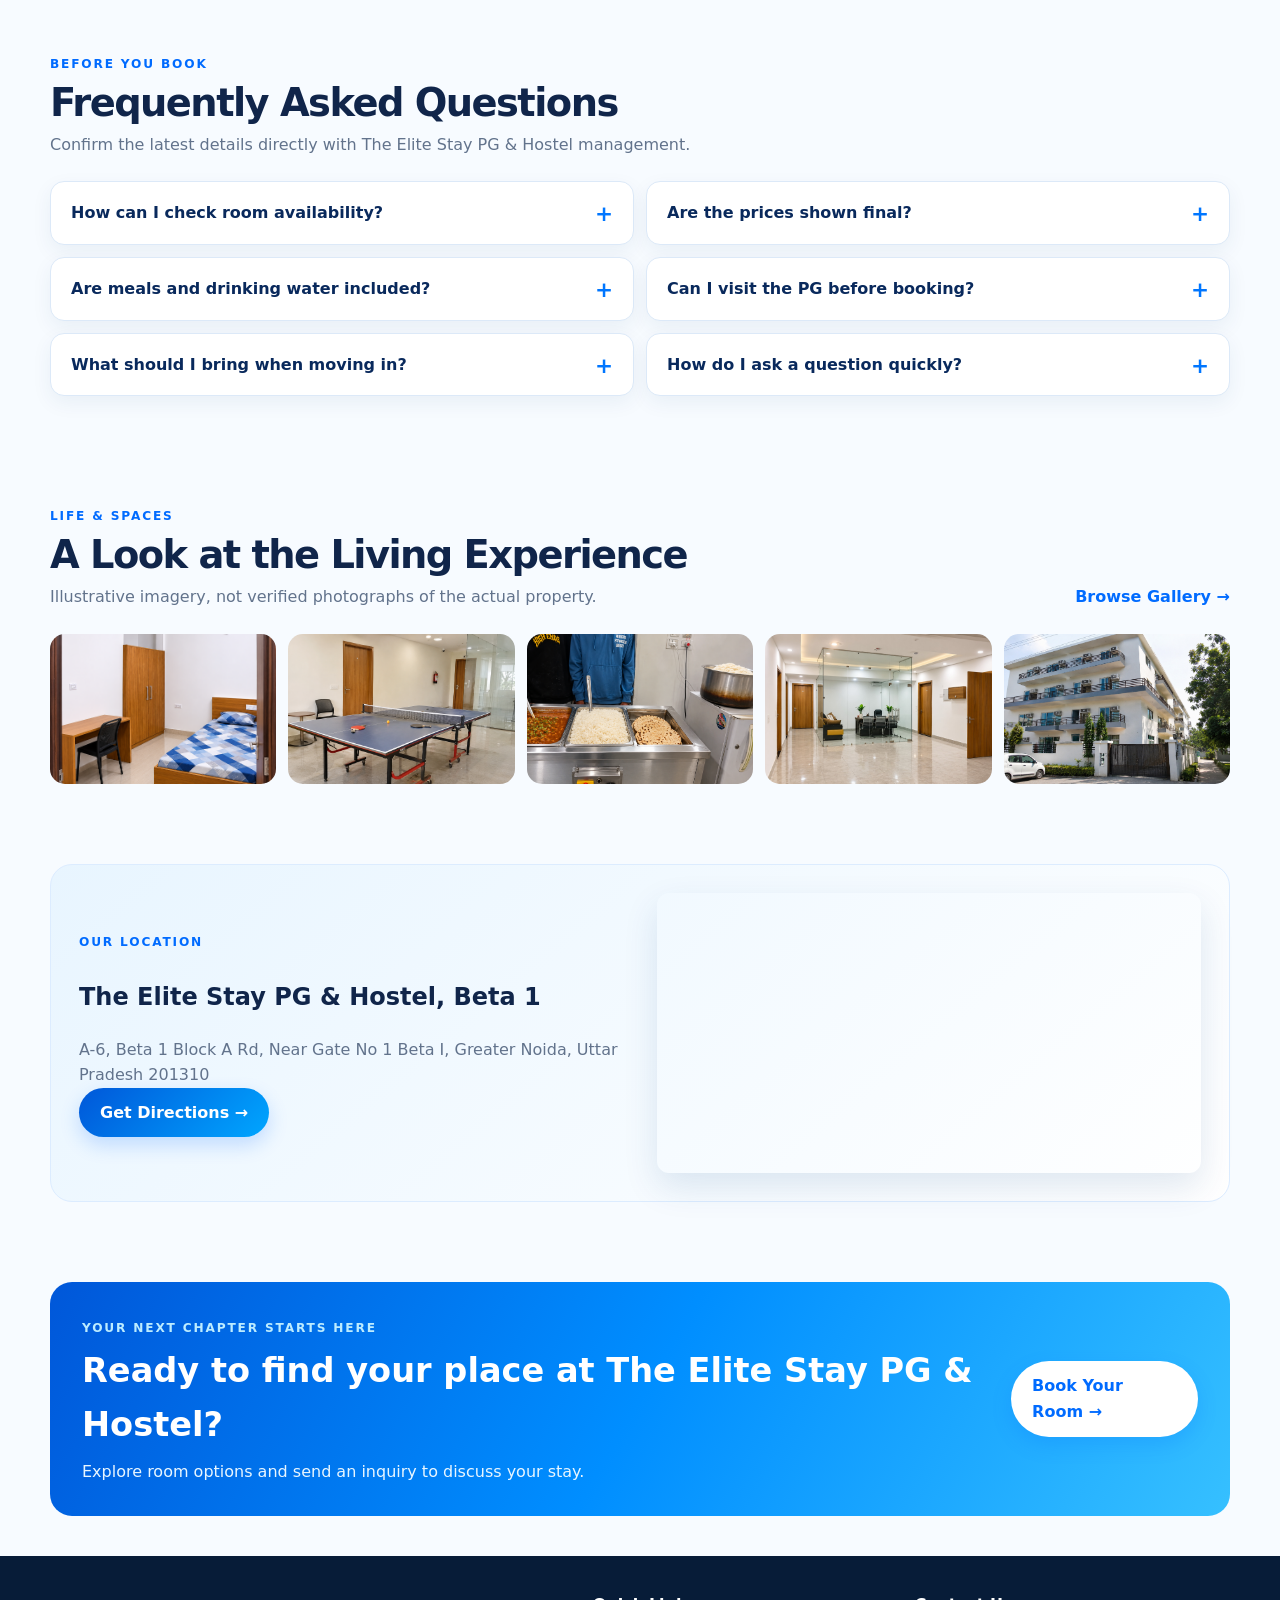
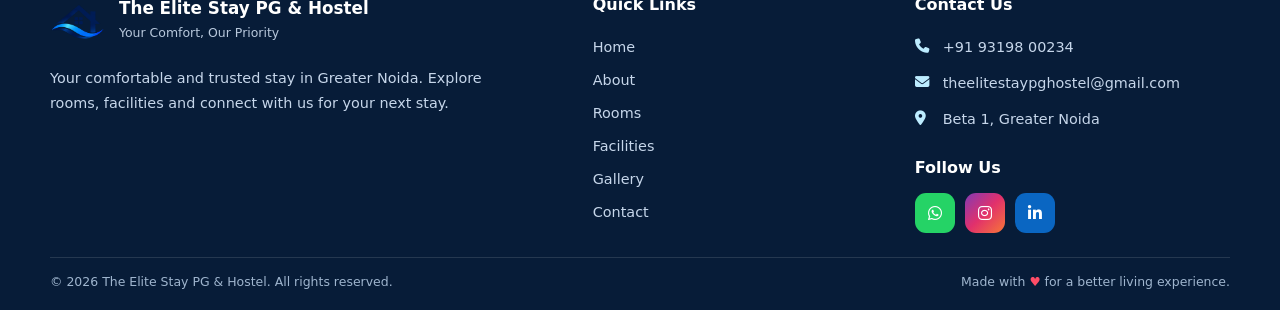
==== commit 56fee166: "Update Elite Stay website" ====
--- a/about.html
+++ b/about.html
@@ -40,7 +40,7 @@
             Community</span></div>
       </div>
       <div class="hero-photo"><img
-           src="https://images.unsplash.com/photo-1611892440504-42a792e24d32?auto=format&fit=crop&w=1200&q=85"
+           src="images/PG Exterior.png"
           alt="The Elite Stay PG & Hostel accommodation inspiration" loading="lazy" class=""></div>
     </div>
   </section>
@@ -56,11 +56,11 @@
           booking.</p><a class="btn" href="contact.html#contact-form">Talk to The Elite Stay PG & Hostel →</a>
       </div>
       <div class="photo-collage"><img
-          src="https://images.unsplash.com/photo-1616486338812-3dadae4b4ace?auto=format&fit=crop&w=900&q=85"
+          src="images/3 Seater Room.jpeg"
           alt="Room inspiration" loading="lazy" class=""><img
-          src="https://images.unsplash.com/photo-1600210492486-724fe5c67fb0?auto=format&fit=crop&w=900&q=85"
+          src="images/Office area.jpeg"
           alt="Common lounge inspiration" loading="lazy" class=""><img
-          src="https://images.unsplash.com/photo-1529156069898-49953e39b3ac?auto=format&fit=crop&w=900&q=85"
+          src="images/Office area.jpeg"
           alt="Community inspiration" loading="lazy" class=""></div>
     </div>
   </section>
@@ -74,7 +74,7 @@
       <div class="grid rooms-grid">
         <article class="card" data-room-card="4">
           <div class="card-image"><img
-              src="https://images.unsplash.com/photo-1611892440504-42a792e24d32?auto=format&fit=crop&w=900&q=85"
+              src="images/3 seater 3.jpeg"
               alt="4 Seater Room" loading="lazy" class=""></div>
           <div class="card-body">
             <h3>4 Seater Room</h3>
@@ -87,7 +87,7 @@
         </article>
         <article class="card" data-room-card="3">
           <div class="card-image"><img
-              src="https://images.unsplash.com/photo-1616594039964-ae9021a400a0?auto=format&fit=crop&w=900&q=85"
+              src="images/3 Seater Room.jpeg"
               alt="3 Seater Room" loading="lazy" class=""></div>
           <div class="card-body">
             <h3>3 Seater Room</h3>
@@ -100,7 +100,7 @@
         </article>
         <article class="card" data-room-card="2">
           <div class="card-image"><img
-              src="https://images.unsplash.com/photo-1616486338812-3dadae4b4ace?auto=format&fit=crop&w=900&q=85"
+              src="images/Two Seater.jpeg"
               alt="2 Seater Room" loading="lazy" class=""></div>
           <div class="card-body">
             <h3>2 Seater Room</h3>
@@ -113,7 +113,7 @@
         </article>
         <article class="card" data-room-card="1">
           <div class="card-image"><img
-              src="https://images.unsplash.com/photo-1631049307264-da0ec9d70304?auto=format&fit=crop&w=900&q=85"
+              src="images/single sharing private room 1.png"
               alt="1 Seater Room" loading="lazy" class=""></div>
           <div class="card-body">
             <h3>1 Seater Room</h3>
@@ -189,7 +189,7 @@
   <section class="section about-experience">
     <div class="container split">
       <div class="about-experience-photo">
-        <img src="https://images.unsplash.com/photo-1616486338812-3dadae4b4ace?auto=format&fit=crop&w=1100&q=85"
+        <img src="images/3 Seater Room.jpeg"
           alt="Furnished room inspiration" loading="lazy">
         <span class="photo-note">Room inspiration · confirm actual setup during your visit</span>
       </div>
@@ -338,15 +338,15 @@
         </div><a class="text-link" href="gallery.html">Browse Gallery →</a>
       </div>
       <div class="gallery-strip"><img
-          src="https://images.unsplash.com/photo-1631049307264-da0ec9d70304?auto=format&fit=crop&w=900&q=85"
+          src="images/single sharing private room 1.png"
           alt="Private room inspiration" loading="lazy" class=""><img
-          src="https://images.unsplash.com/photo-1524758631624-e2822e304c36?auto=format&fit=crop&w=900&q=85"
+          src="images/table tannish.png"
           alt="Study area inspiration" loading="lazy" class=""><img
-          src="https://images.unsplash.com/photo-1547592180-85f173990554?auto=format&fit=crop&w=900&q=85"
+          src="images/dinner.png"
           alt="Food inspiration" loading="lazy" class=""><img
-          src="https://images.unsplash.com/photo-1600210492486-724fe5c67fb0?auto=format&fit=crop&w=900&q=85"
+          src="images/Office area.jpeg"
           alt="Lounge inspiration" loading="lazy" class=""><img
-          src="https://images.unsplash.com/photo-1600607687920-4e2a09cf159d?auto=format&fit=crop&w=900&q=85"
+          src="images/outdoor view.png"
           alt="Outdoor space inspiration" loading="lazy" class=""></div>
     </div>
   </section>
--- a/css/style.css
+++ b/css/style.css
@@ -236,7 +236,7 @@
   content: "";
   position: absolute;
   inset: 0;
-  background: linear-gradient(90deg, rgba(3, 35, 94, .94), rgba(0, 83, 198, .78) 43%, rgba(0, 92, 200, .12)), url('https://images.unsplash.com/photo-1600585154340-be6161a56a0c?auto=format&fit=crop&w=1800&q=85') center/cover;
+  background: linear-gradient(90deg, rgba(3, 35, 94, .94), rgba(0, 83, 198, .78) 43%, rgba(0, 92, 200, .12)), url('../images/PG Exterior.png') center/cover;
   z-index: -1
 }
 
@@ -984,7 +984,7 @@
   overscroll-behavior-y: contain;
 }
 
-#roomModal .modal > img[data-modal-image] {
+#roomModal .modal>img[data-modal-image] {
   width: 100%;
   height: clamp(180px, 32vh, 250px);
   object-fit: cover;
@@ -1017,7 +1017,7 @@
     border-radius: 18px;
   }
 
-  #roomModal .modal > img[data-modal-image] {
+  #roomModal .modal>img[data-modal-image] {
     height: 30vh;
     height: 30dvh;
     min-height: 150px;
@@ -1372,7 +1372,7 @@
 /* --- Page-specific visual identities: one shared brand, six distinct page banners --- */
 .page-home .hero:before {
   background: linear-gradient(105deg, rgba(3, 35, 94, .96), rgba(0, 83, 198, .77) 47%, rgba(0, 92, 200, .1)),
-    url('https://images.unsplash.com/photo-1600607687939-ce8a6c25118c?auto=format&fit=crop&w=1400&q=85') center/cover;
+    url('../images/outdoor view.png') center/cover;
 }
 
 .page-home .hero-grid {
@@ -1386,7 +1386,7 @@
 
 .page-about .hero:before {
   background: linear-gradient(100deg, rgba(4, 40, 102, .96), rgba(0, 111, 220, .72) 57%, rgba(39, 184, 255, .25)),
-    url('https://images.unsplash.com/photo-1600607687939-ce8a6c25118c?auto=format&fit=crop&w=1800&q=85') center/cover;
+    url('../images/outdoor view.png') center/cover;
 }
 
 .page-about .hero-grid {
@@ -1406,7 +1406,7 @@
 
 .page-rooms .hero:before {
   background: linear-gradient(90deg, #052b69 0%, rgba(0, 80, 178, .95) 36%, rgba(0, 95, 190, .18) 100%),
-    url('https://images.unsplash.com/photo-1611892440504-42a792e24d32?auto=format&fit=crop&w=1800&q=85') center/cover;
+    url('../images/Two Seater.jpeg') center/cover;
 }
 
 .page-rooms .hero-grid {
@@ -1425,7 +1425,7 @@
 
 .page-facilities .hero:before {
   background: linear-gradient(120deg, rgba(3, 47, 105, .94), rgba(0, 121, 225, .7) 55%, rgba(0, 166, 255, .2)),
-    url('https://images.unsplash.com/photo-1600210492486-724fe5c67fb0?auto=format&fit=crop&w=1800&q=85') center/cover;
+    url('../images/Office area.jpeg') center/cover;
 }
 
 .page-facilities .hero-grid {
@@ -1441,7 +1441,7 @@
 
 .page-gallery .hero:before {
   background: linear-gradient(100deg, rgba(2, 34, 84, .93), rgba(0, 89, 200, .72) 45%, rgba(0, 166, 255, .12)),
-    url('https://images.unsplash.com/photo-1529156069898-49953e39b3ac?auto=format&fit=crop&w=1800&q=85') center/cover;
+    url('../images/Office area.jpeg') center/cover;
 }
 
 .page-gallery .hero-grid {
@@ -1457,7 +1457,7 @@
 
 .page-contact .hero:before {
   background: linear-gradient(115deg, rgba(3, 35, 94, .97), rgba(0, 90, 195, .82) 50%, rgba(0, 166, 255, .18)),
-    url('https://images.unsplash.com/photo-1497366754035-f200968a6e72?auto=format&fit=crop&w=1800&q=85') center/cover;
+    url('../images/Office area.jpeg') center/cover;
 }
 
 .page-contact .hero-grid {
@@ -1479,66 +1479,66 @@
 /* Floating WhatsApp action, inspired by the reference screenshot */
 
 .floating-whatsapp {
-    position: fixed;
-    right: 20px;
-    bottom: 75px;
-    z-index: 150;
-
-    display: flex;
-    align-items: center;
-    justify-content: center;
-    gap: 8px;
-
-    min-width: auto;
-    padding: 9px 15px;
-    border: 1px solid #b7d7ff;
-    border-radius: 999px;
-
-    background: linear-gradient(135deg, #006bff, #00a6ff);
-    color: #ffffff;
-
+  position: fixed;
+  right: 20px;
+  bottom: 75px;
+  z-index: 150;
+
+  display: flex;
+  align-items: center;
+  justify-content: center;
+  gap: 8px;
+
+  min-width: auto;
+  padding: 9px 15px;
+  border: 1px solid #b7d7ff;
+  border-radius: 999px;
+
+  background: linear-gradient(135deg, #006bff, #00a6ff);
+  color: #ffffff;
+
+  font-size: 14px;
+  font-weight: 700;
+
+  box-shadow: 0 6px 20px rgba(0, 107, 255, 0.22);
+  transition: transform .2s, box-shadow .2s;
+}
+
+.floating-whatsapp:hover {
+  transform: translateY(-3px);
+  box-shadow: 0 10px 25px rgba(0, 107, 255, 0.3);
+}
+
+
+
+.whatsapp-mark {
+  width: 25px;
+  height: 25px;
+  display: grid;
+  place-items: center;
+  background: #ffffff;
+  color: #006bff;
+  border-radius: 50%;
+  font-size: 19px;
+  flex-shrink: 0;
+}
+
+
+
+@media (max-width: 760px) {
+  .floating-whatsapp {
+    right: 12px;
+    bottom: 65px;
+    padding: 8px 12px;
+    font-size: 13px;
+    gap: 7px;
+  }
+
+  .whatsapp-mark {
+    width: 23px;
+    height: 23px;
     font-size: 14px;
-    font-weight: 700;
-
-    box-shadow: 0 6px 20px rgba(0, 107, 255, 0.22);
-    transition: transform .2s, box-shadow .2s;
-}
-
-.floating-whatsapp:hover {
-    transform: translateY(-3px);
-    box-shadow: 0 10px 25px rgba(0, 107, 255, 0.3);
-}
-
-
-
-.whatsapp-mark {
-    width: 25px;
-    height: 25px;
-    display: grid;
-    place-items: center;
-    background: #ffffff;
-    color: #006bff;
-    border-radius: 50%;
-    font-size: 19px;
-    flex-shrink: 0;
-}
-
-
-
-@media (max-width: 760px) {
-    .floating-whatsapp {
-        right: 12px;
-        bottom: 65px;
-        padding: 8px 12px;
-        font-size: 13px;
-        gap: 7px;
-    }
-
-    .whatsapp-mark {
-        width: 23px;
-        height: 23px;
-        font-size: 14px;
-    }
+  }
 }
 
 
@@ -1924,24 +1924,24 @@
 }
 
 .brand-logo {
-    width: 55px;
-    height: 55px;
-    object-fit: contain;
-    display: block;
-    flex-shrink: 0;
+  width: 55px;
+  height: 55px;
+  object-fit: contain;
+  display: block;
+  flex-shrink: 0;
 }
 
 .brand-logo {
-    width: 55px;
-    height: 55px;
-    object-fit: contain;
-    display: block;
-    flex-shrink: 0;
-    background: transparent;
+  width: 55px;
+  height: 55px;
+  object-fit: contain;
+  display: block;
+  flex-shrink: 0;
+  background: transparent;
 }
 
 .brand-mark {
-    display: none;
+  display: none;
 }
 
 
@@ -2022,10 +2022,10 @@
     top: 62px;
     width: auto;
     padding: 8px;
-    background: rgba(255,255,255,.98);
+    background: rgba(255, 255, 255, .98);
     border: 1px solid #e4efff;
     border-radius: 16px;
-    box-shadow: 0 14px 35px rgba(10,65,135,.16);
+    box-shadow: 0 14px 35px rgba(10, 65, 135, .16);
   }
 
   .nav-links a {
@@ -2223,6 +2223,7 @@
    This layer applies only to phone screens.
    ========================================================= */
 @media (max-width: 767px) {
+
   html,
   body {
     width: 100%;
@@ -2248,10 +2249,10 @@
     top: 0;
     width: 100%;
     z-index: 1000;
-    background: rgba(255,255,255,.97);
+    background: rgba(255, 255, 255, .97);
     backdrop-filter: blur(18px);
     -webkit-backdrop-filter: blur(18px);
-    box-shadow: 0 2px 16px rgba(10,65,135,.08);
+    box-shadow: 0 2px 16px rgba(10, 65, 135, .08);
   }
 
   .nav {
@@ -2277,7 +2278,7 @@
     object-fit: contain;
   }
 
-  .brand > span {
+  .brand>span {
     min-width: 0;
     display: block;
     overflow: hidden;
@@ -2307,9 +2308,9 @@
     grid-template-columns: repeat(6, 1fr);
     min-height: 68px;
     padding: 6px 7px calc(6px + env(safe-area-inset-bottom));
-    background: rgba(255,255,255,.98);
+    background: rgba(255, 255, 255, .98);
     border-top: 1px solid #dcecff;
-    box-shadow: 0 -8px 28px rgba(10,65,135,.12);
+    box-shadow: 0 -8px 28px rgba(10, 65, 135, .12);
     backdrop-filter: blur(18px);
     -webkit-backdrop-filter: blur(18px);
   }
@@ -2482,12 +2483,12 @@
   .card {
     width: 100%;
     border-radius: 18px;
-    box-shadow: 0 5px 18px rgba(14,75,145,.07);
+    box-shadow: 0 5px 18px rgba(14, 75, 145, .07);
   }
 
   .card:hover {
     transform: none;
-    box-shadow: 0 5px 18px rgba(14,75,145,.07);
+    box-shadow: 0 5px 18px rgba(14, 75, 145, .07);
   }
 
   .card-image {
@@ -2667,7 +2668,7 @@
     z-index: 1900;
   }
 
-  .floating-whatsapp > span:last-child {
+  .floating-whatsapp>span:last-child {
     display: none;
   }
 
@@ -2702,7 +2703,7 @@
     overflow: auto;
   }
 
-  #roomModal .modal > img[data-modal-image] {
+  #roomModal .modal>img[data-modal-image] {
     height: 205px !important;
     max-height: 205px !important;
     min-height: 0 !important;
@@ -2729,8 +2730,19 @@
   }
 
   /* Prevent long text, URLs and embeds from creating horizontal overflow */
-  h1, h2, h3, h4, h5, h6,
-  p, a, span, strong, label, li, code {
+  h1,
+  h2,
+  h3,
+  h4,
+  h5,
+  h6,
+  p,
+  a,
+  span,
+  strong,
+  label,
+  li,
+  code {
     overflow-wrap: anywhere;
   }
 
@@ -2885,9 +2897,423 @@
 
 
 /* Room detail page additions */
-.property-detail-section{padding-top:28px}.property-top{display:grid;grid-template-columns:minmax(0,1.6fr) minmax(300px,.9fr);gap:16px;align-items:stretch}.property-media{min-width:0}.property-gallery{display:grid;grid-template-columns:2fr 1fr 1fr;grid-template-rows:210px 210px;gap:8px;height:428px}.property-gallery img{width:100%;height:100%;object-fit:cover;border-radius:10px;display:block}.property-gallery img:first-child{grid-row:1/3}.property-summary{padding:22px;display:flex;flex-direction:column;gap:10px}.property-summary h1{margin:0;font-size:2rem}.property-location{color:#5d6b7a}.property-price{margin:4px 0 2px}.property-price small{font-size:.9rem;font-weight:500}.property-meta{display:grid;gap:10px;margin:6px 0}.property-meta div{display:flex;justify-content:space-between;gap:14px;border-bottom:1px solid #e7ebf0;padding-bottom:8px}.property-meta strong{font-size:.85rem}.property-meta span{color:#5d6b7a;font-size:.9rem}.property-book{width:100%;margin-top:auto}.property-map{text-align:center}.property-video-card{margin-top:18px;padding:28px;display:grid;grid-template-columns:.72fr 1.28fr;gap:24px;align-items:center;background:#fff}.property-video-card h2{margin:6px 0 8px}.property-video{width:100%;aspect-ratio:16/9;border-radius:16px;overflow:hidden;background:#18202b;box-shadow:0 14px 34px rgba(15,35,65,.12)}.property-video iframe{width:100%;height:100%;border:0}.property-video-placeholder{height:100%;min-height:220px;display:flex;align-items:center;justify-content:center;flex-direction:column;gap:9px;color:#fff;text-align:center;padding:24px;background:linear-gradient(135deg,#1a2431,#384454)}.property-video-play{width:58px;height:58px;border-radius:50%;display:grid;place-items:center;background:#e51f2a;font-size:1.25rem}.property-video-placeholder strong{font-size:1.05rem}.property-video-placeholder small{max-width:320px;color:#d9e0e8;line-height:1.5}.property-video-placeholder code{color:#fff}.property-tabs{display:flex;gap:10px;flex-wrap:wrap;margin:22px 0 8px;padding-bottom:12px;border-bottom:1px solid #dfe4ea}.property-tabs a{font-size:.9rem;padding:10px 15px;border-radius:14px;background:#fff;border:1px solid #e5ebf2;text-decoration:none;box-shadow:0 2px 8px rgba(16,37,74,.04)}.property-tabs a:first-child{color:var(--blue);border-color:#b7d7ff}.property-section{padding:22px 0}.property-section h2{margin:5px 0 10px}.property-overview-card{padding:28px;border-radius:20px;background:#fff;box-shadow:0 10px 28px rgba(16,37,74,.06)}.property-overview-card>p{font-size:1.03rem}.property-overview-copy{font-size:1rem;line-height:1.8;color:#53657b}.property-overview-copy p{margin:18px 0}.property-overview-copy strong{color:#10254a}.property-breakdown-section{background:#f7fbff;border-radius:20px;padding:28px;margin-top:8px}.property-breakdown-grid{display:grid;grid-template-columns:repeat(3,1fr);gap:18px;margin-top:18px}.property-breakdown-card{background:#fff;border:1px solid #e5edf6;border-radius:18px;padding:24px;box-shadow:0 7px 22px rgba(16,37,74,.05)}.property-breakdown-icon{width:48px;height:48px;border-radius:14px;background:#e8f3ff;color:#0878e8;display:grid;place-items:center;font-size:1.45rem;margin-bottom:18px}.property-breakdown-card h3{margin:0 0 14px;font-size:1.15rem}.property-breakdown-card ul{list-style:none;padding:0;margin:0}.property-breakdown-card li{position:relative;padding-left:22px;margin:12px 0;color:#5b6b7d;line-height:1.5}.property-breakdown-card li::before{content:"✓";position:absolute;left:0;color:#0878e8;font-weight:800}.property-amenities{display:grid;grid-template-columns:repeat(4,1fr);gap:10px}.property-amenities div{padding:15px;background:#fff;border:1px solid #e5edf6;border-radius:12px;text-align:center;font-size:.9rem;box-shadow:0 3px 10px rgba(16,37,74,.03)}.map-frame{height:280px;border-radius:12px;overflow:hidden}.map-frame iframe{width:100%;height:100%;border:0}.property-cta{padding:20px;display:flex;align-items:center;justify-content:space-between;gap:20px;margin:16px 0 28px}.property-cta h2{margin:5px 0}.room-image-fade{opacity:.35;transition:opacity .18s ease}.card-image img{transition:opacity .18s ease}
-@media(max-width:767px){.property-detail-section{padding-top:12px}.property-top{grid-template-columns:1fr;gap:12px}.property-gallery{height:auto;grid-template-columns:2fr 1fr;grid-template-rows:150px 150px;gap:6px}.property-gallery img:first-child{grid-row:1/3}.property-summary{padding:16px}.property-summary h1{font-size:1.55rem}.property-video-card{grid-template-columns:1fr;padding:16px}.property-video{aspect-ratio:16/9}.property-tabs{overflow-x:auto;flex-wrap:nowrap;padding-bottom:8px}.property-tabs a{white-space:nowrap}.property-overview-card,.property-breakdown-section{padding:20px;border-radius:16px}.property-breakdown-grid{grid-template-columns:1fr;gap:12px}.property-breakdown-card{padding:18px}.property-amenities{grid-template-columns:repeat(2,1fr)}.map-frame{height:230px}.property-cta{display:block}.property-cta .btn{width:100%;margin-top:10px}.page-property .mobile-app-nav{display:flex!important}}
-@media(min-width:768px){.page-property .mobile-app-nav{display:none!important}}
+.property-detail-section {
+  padding-top: 28px
+}
+
+.property-top {
+  display: grid;
+  grid-template-columns: minmax(0, 1.6fr) minmax(300px, .9fr);
+  gap: 16px;
+  align-items: stretch
+}
+
+.property-media {
+  min-width: 0
+}
+
+.property-gallery {
+  display: grid;
+  grid-template-columns: 2fr 1fr 1fr;
+  grid-template-rows: 210px 210px;
+  gap: 8px;
+  height: 428px
+}
+
+.property-gallery img {
+  width: 100%;
+  height: 100%;
+  object-fit: cover;
+  border-radius: 10px;
+  display: block
+}
+
+.property-gallery img:first-child {
+  grid-row: 1/3
+}
+
+.property-summary {
+  padding: 22px;
+  display: flex;
+  flex-direction: column;
+  gap: 10px
+}
+
+.property-summary h1 {
+  margin: 0;
+  font-size: 2rem
+}
+
+.property-location {
+  color: #5d6b7a
+}
+
+.property-price {
+  margin: 4px 0 2px
+}
+
+.property-price small {
+  font-size: .9rem;
+  font-weight: 500
+}
+
+.property-meta {
+  display: grid;
+  gap: 10px;
+  margin: 6px 0
+}
+
+.property-meta div {
+  display: flex;
+  justify-content: space-between;
+  gap: 14px;
+  border-bottom: 1px solid #e7ebf0;
+  padding-bottom: 8px
+}
+
+.property-meta strong {
+  font-size: .85rem
+}
+
+.property-meta span {
+  color: #5d6b7a;
+  font-size: .9rem
+}
+
+.property-book {
+  width: 100%;
+  margin-top: auto
+}
+
+.property-map {
+  text-align: center
+}
+
+.property-video-card {
+  margin-top: 18px;
+  padding: 28px;
+  display: grid;
+  grid-template-columns: .72fr 1.28fr;
+  gap: 24px;
+  align-items: center;
+  background: #fff
+}
+
+.property-video-card h2 {
+  margin: 6px 0 8px
+}
+
+.property-video {
+  width: 100%;
+  aspect-ratio: 16/9;
+  border-radius: 16px;
+  overflow: hidden;
+  background: #18202b;
+  box-shadow: 0 14px 34px rgba(15, 35, 65, .12)
+}
+
+.property-video iframe {
+  width: 100%;
+  height: 100%;
+  border: 0
+}
+
+.property-video-placeholder {
+  height: 100%;
+  min-height: 220px;
+  display: flex;
+  align-items: center;
+  justify-content: center;
+  flex-direction: column;
+  gap: 9px;
+  color: #fff;
+  text-align: center;
+  padding: 24px;
+  background: linear-gradient(135deg, #1a2431, #384454)
+}
+
+.property-video-play {
+  width: 58px;
+  height: 58px;
+  border-radius: 50%;
+  display: grid;
+  place-items: center;
+  background: #e51f2a;
+  font-size: 1.25rem
+}
+
+.property-video-placeholder strong {
+  font-size: 1.05rem
+}
+
+.property-video-placeholder small {
+  max-width: 320px;
+  color: #d9e0e8;
+  line-height: 1.5
+}
+
+.property-video-placeholder code {
+  color: #fff
+}
+
+.property-tabs {
+  display: flex;
+  gap: 10px;
+  flex-wrap: wrap;
+  margin: 22px 0 8px;
+  padding-bottom: 12px;
+  border-bottom: 1px solid #dfe4ea
+}
+
+.property-tabs a {
+  font-size: .9rem;
+  padding: 10px 15px;
+  border-radius: 14px;
+  background: #fff;
+  border: 1px solid #e5ebf2;
+  text-decoration: none;
+  box-shadow: 0 2px 8px rgba(16, 37, 74, .04)
+}
+
+.property-tabs a:first-child {
+  color: var(--blue);
+  border-color: #b7d7ff
+}
+
+.property-section {
+  padding: 22px 0
+}
+
+.property-section h2 {
+  margin: 5px 0 10px
+}
+
+.property-overview-card {
+  padding: 28px;
+  border-radius: 20px;
+  background: #fff;
+  box-shadow: 0 10px 28px rgba(16, 37, 74, .06)
+}
+
+.property-overview-card>p {
+  font-size: 1.03rem
+}
+
+.property-overview-copy {
+  font-size: 1rem;
+  line-height: 1.8;
+  color: #53657b
+}
+
+.property-overview-copy p {
+  margin: 18px 0
+}
+
+.property-overview-copy strong {
+  color: #10254a
+}
+
+.property-breakdown-section {
+  background: #f7fbff;
+  border-radius: 20px;
+  padding: 28px;
+  margin-top: 8px
+}
+
+.property-breakdown-grid {
+  display: grid;
+  grid-template-columns: repeat(3, 1fr);
+  gap: 18px;
+  margin-top: 18px
+}
+
+.property-breakdown-card {
+  background: #fff;
+  border: 1px solid #e5edf6;
+  border-radius: 18px;
+  padding: 24px;
+  box-shadow: 0 7px 22px rgba(16, 37, 74, .05)
+}
+
+.property-breakdown-icon {
+  width: 48px;
+  height: 48px;
+  border-radius: 14px;
+  background: #e8f3ff;
+  color: #0878e8;
+  display: grid;
+  place-items: center;
+  font-size: 1.45rem;
+  margin-bottom: 18px
+}
+
+.property-breakdown-card h3 {
+  margin: 0 0 14px;
+  font-size: 1.15rem
+}
+
+.property-breakdown-card ul {
+  list-style: none;
+  padding: 0;
+  margin: 0
+}
+
+.property-breakdown-card li {
+  position: relative;
+  padding-left: 22px;
+  margin: 12px 0;
+  color: #5b6b7d;
+  line-height: 1.5
+}
+
+.property-breakdown-card li::before {
+  content: "✓";
+  position: absolute;
+  left: 0;
+  color: #0878e8;
+  font-weight: 800
+}
+
+.property-amenities {
+  display: grid;
+  grid-template-columns: repeat(4, 1fr);
+  gap: 10px
+}
+
+.property-amenities div {
+  padding: 15px;
+  background: #fff;
+  border: 1px solid #e5edf6;
+  border-radius: 12px;
+  text-align: center;
+  font-size: .9rem;
+  box-shadow: 0 3px 10px rgba(16, 37, 74, .03)
+}
+
+.map-frame {
+  height: 280px;
+  border-radius: 12px;
+  overflow: hidden
+}
+
+.map-frame iframe {
+  width: 100%;
+  height: 100%;
+  border: 0
+}
+
+.property-cta {
+  padding: 20px;
+  display: flex;
+  align-items: center;
+  justify-content: space-between;
+  gap: 20px;
+  margin: 16px 0 28px
+}
+
+.property-cta h2 {
+  margin: 5px 0
+}
+
+.room-image-fade {
+  opacity: .35;
+  transition: opacity .18s ease
+}
+
+.card-image img {
+  transition: opacity .18s ease
+}
+
+@media(max-width:767px) {
+  .property-detail-section {
+    padding-top: 12px
+  }
+
+  .property-top {
+    grid-template-columns: 1fr;
+    gap: 12px
+  }
+
+  .property-gallery {
+    height: auto;
+    grid-template-columns: 2fr 1fr;
+    grid-template-rows: 150px 150px;
+    gap: 6px
+  }
+
+  .property-gallery img:first-child {
+    grid-row: 1/3
+  }
+
+  .property-summary {
+    padding: 16px
+  }
+
+  .property-summary h1 {
+    font-size: 1.55rem
+  }
+
+  .property-video-card {
+    grid-template-columns: 1fr;
+    padding: 16px
+  }
+
+  .property-video {
+    aspect-ratio: 16/9
+  }
+
+  .property-tabs {
+    overflow-x: auto;
+    flex-wrap: nowrap;
+    padding-bottom: 8px
+  }
+
+  .property-tabs a {
+    white-space: nowrap
+  }
+
+  .property-overview-card,
+  .property-breakdown-section {
+    padding: 20px;
+    border-radius: 16px
+  }
+
+  .property-breakdown-grid {
+    grid-template-columns: 1fr;
+    gap: 12px
+  }
+
+  .property-breakdown-card {
+    padding: 18px
+  }
+
+  .property-amenities {
+    grid-template-columns: repeat(2, 1fr)
+  }
+
+  .map-frame {
+    height: 230px
+  }
+
+  .property-cta {
+    display: block
+  }
+
+  .property-cta .btn {
+    width: 100%;
+    margin-top: 10px
+  }
+
+  .page-property .mobile-app-nav {
+    display: flex !important
+  }
+}
+
+@media(min-width:768px) {
+  .page-property .mobile-app-nav {
+    display: none !important
+  }
+}
 
 
 /* Requested footer update: WhatsApp, Instagram and LinkedIn only. */
@@ -2898,6 +3324,7 @@
   gap: 12px;
   padding: 6px 0 4px;
 }
+
 .compact-social-footer .footer-social {
   width: 42px;
   height: 42px;
@@ -2910,29 +3337,51 @@
   text-decoration: none;
   transition: transform .2s ease, background .2s ease;
 }
-.compact-social-footer .footer-social:hover { transform: translateY(-2px); color:#fff; }
-.compact-social-footer .footer-social.whatsapp { background:#25D366; }
-.compact-social-footer .footer-social.instagram { background:linear-gradient(135deg,#833AB4,#E1306C,#F77737); }
-.compact-social-footer .footer-social.linkedin { background:#0A66C2; }
+
+.compact-social-footer .footer-social:hover {
+  transform: translateY(-2px);
+  color: #fff;
+}
+
+.compact-social-footer .footer-social.whatsapp {
+  background: #25D366;
+}
+
+.compact-social-footer .footer-social.instagram {
+  background: linear-gradient(135deg, #833AB4, #E1306C, #F77737);
+}
+
+.compact-social-footer .footer-social.linkedin {
+  background: #0A66C2;
+}
+
 .compact-social-footer .compact-footer-bottom {
   justify-content: center;
   text-align: center;
   margin-top: 16px;
   padding-top: 14px;
 }
-.back-top { display:none !important; }
+
+.back-top {
+  display: none !important;
+}
 
 @media (max-width: 767px) {
   .compact-social-footer {
     margin-bottom: calc(72px + env(safe-area-inset-bottom));
     padding: 22px 0 16px;
   }
-  .compact-social-footer .footer-social-only { gap: 14px; }
+
+  .compact-social-footer .footer-social-only {
+    gap: 14px;
+  }
+
   .compact-social-footer .footer-social {
     width: 46px;
     height: 46px;
     font-size: 1.2rem;
   }
+
   .compact-social-footer .compact-footer-bottom {
     margin-top: 14px;
     padding-top: 12px;
@@ -2942,306 +3391,413 @@
 
 
 /* Final mobile polish: footer, bottom navigation and enquiry modal only. */
-.compact-social-footer .elite-footer-inner{
-  display:flex;
-  align-items:center;
-  justify-content:space-between;
-  gap:24px;
-  padding:8px 0 4px;
-}
-.compact-social-footer .elite-footer-brand{
-  display:flex;
-  align-items:center;
-  gap:12px;
-  min-width:0;
-}
-.compact-social-footer .elite-footer-logo{
-  width:48px;
-  height:48px;
-  object-fit:contain;
-  flex:0 0 48px;
-}
-.compact-social-footer .elite-footer-brand strong{
-  display:block;
-  color:#fff;
-  font-size:1rem;
-  line-height:1.2;
-}
-.compact-social-footer .elite-footer-brand span{
-  display:block;
-  margin-top:3px;
-  color:#b8c8dc;
-  font-size:.78rem;
-}
-.inquiry-modal{
-  z-index:3000;
-  overflow-y:auto;
-  -webkit-overflow-scrolling:touch;
-}
-.inquiry-modal .modal{
-  max-height:calc(100dvh - 24px);
-  overflow-y:auto;
-  overscroll-behavior:contain;
-  -webkit-overflow-scrolling:touch;
-}
-@media (max-width:767px){
-  .mobile-app-nav{
-    width:100vw !important;
-    max-width:100vw !important;
-    left:0 !important;
-    right:auto !important;
-    grid-template-columns:repeat(6,minmax(0,1fr)) !important;
-    padding-left:4px !important;
-    padding-right:4px !important;
-    overflow:hidden;
-  }
-  .mobile-app-nav a{
-    width:100%;
-    min-width:0 !important;
-    max-width:none;
-    padding:4px 0 !important;
-    gap:2px !important;
-    font-size:.52rem !important;
-    line-height:1.05 !important;
-    white-space:nowrap;
-    overflow:hidden;
-  }
-  .mobile-app-nav a i{font-size:1rem !important;}
-  .mobile-app-nav a span{display:block;max-width:100%;overflow:hidden;text-overflow:clip;}
-
-  .compact-social-footer{
-    margin-bottom:calc(72px + env(safe-area-inset-bottom));
-    padding:24px 0 18px;
-  }
-  .compact-social-footer .elite-footer-inner{
-    flex-direction:column;
-    justify-content:center;
-    gap:16px;
-    text-align:center;
-  }
-  .compact-social-footer .elite-footer-brand{
-    justify-content:center;
-  }
-  .compact-social-footer .elite-footer-logo{
-    width:44px;
-    height:44px;
-    flex-basis:44px;
-  }
-  .compact-social-footer .elite-footer-brand strong{font-size:.92rem;}
-  .compact-social-footer .elite-footer-brand span{font-size:.72rem;}
-  .compact-social-footer .footer-social-only{gap:14px;padding:0;}
-  .compact-social-footer .footer-social{width:44px;height:44px;font-size:1.15rem;}
-  .compact-social-footer .compact-footer-bottom{margin-top:14px;padding-top:12px;font-size:.68rem;}
-
-  .inquiry-modal{
-    padding:8px !important;
-    align-items:flex-start !important;
-    justify-content:center !important;
-  }
-  .inquiry-modal .modal{
-    width:100% !important;
-    max-height:calc(100dvh - 16px) !important;
-    margin:0 auto !important;
-    border-radius:22px !important;
-    overflow-y:auto !important;
-    overscroll-behavior:contain;
-  }
-  .inquiry-modal .modal-content{
-    padding:18px 16px 28px !important;
-  }
-  .inquiry-modal .form-actions{
-    padding-bottom:6px;
+.compact-social-footer .elite-footer-inner {
+  display: flex;
+  align-items: center;
+  justify-content: space-between;
+  gap: 24px;
+  padding: 8px 0 4px;
+}
+
+.compact-social-footer .elite-footer-brand {
+  display: flex;
+  align-items: center;
+  gap: 12px;
+  min-width: 0;
+}
+
+.compact-social-footer .elite-footer-logo {
+  width: 48px;
+  height: 48px;
+  object-fit: contain;
+  flex: 0 0 48px;
+}
+
+.compact-social-footer .elite-footer-brand strong {
+  display: block;
+  color: #fff;
+  font-size: 1rem;
+  line-height: 1.2;
+}
+
+.compact-social-footer .elite-footer-brand span {
+  display: block;
+  margin-top: 3px;
+  color: #b8c8dc;
+  font-size: .78rem;
+}
+
+.inquiry-modal {
+  z-index: 3000;
+  overflow-y: auto;
+  -webkit-overflow-scrolling: touch;
+}
+
+.inquiry-modal .modal {
+  max-height: calc(100dvh - 24px);
+  overflow-y: auto;
+  overscroll-behavior: contain;
+  -webkit-overflow-scrolling: touch;
+}
+
+@media (max-width:767px) {
+  .mobile-app-nav {
+    width: 100vw !important;
+    max-width: 100vw !important;
+    left: 0 !important;
+    right: auto !important;
+    grid-template-columns: repeat(6, minmax(0, 1fr)) !important;
+    padding-left: 4px !important;
+    padding-right: 4px !important;
+    overflow: hidden;
+  }
+
+  .mobile-app-nav a {
+    width: 100%;
+    min-width: 0 !important;
+    max-width: none;
+    padding: 4px 0 !important;
+    gap: 2px !important;
+    font-size: .52rem !important;
+    line-height: 1.05 !important;
+    white-space: nowrap;
+    overflow: hidden;
+  }
+
+  .mobile-app-nav a i {
+    font-size: 1rem !important;
+  }
+
+  .mobile-app-nav a span {
+    display: block;
+    max-width: 100%;
+    overflow: hidden;
+    text-overflow: clip;
+  }
+
+  .compact-social-footer {
+    margin-bottom: calc(72px + env(safe-area-inset-bottom));
+    padding: 24px 0 18px;
+  }
+
+  .compact-social-footer .elite-footer-inner {
+    flex-direction: column;
+    justify-content: center;
+    gap: 16px;
+    text-align: center;
+  }
+
+  .compact-social-footer .elite-footer-brand {
+    justify-content: center;
+  }
+
+  .compact-social-footer .elite-footer-logo {
+    width: 44px;
+    height: 44px;
+    flex-basis: 44px;
+  }
+
+  .compact-social-footer .elite-footer-brand strong {
+    font-size: .92rem;
+  }
+
+  .compact-social-footer .elite-footer-brand span {
+    font-size: .72rem;
+  }
+
+  .compact-social-footer .footer-social-only {
+    gap: 14px;
+    padding: 0;
+  }
+
+  .compact-social-footer .footer-social {
+    width: 44px;
+    height: 44px;
+    font-size: 1.15rem;
+  }
+
+  .compact-social-footer .compact-footer-bottom {
+    margin-top: 14px;
+    padding-top: 12px;
+    font-size: .68rem;
+  }
+
+  .inquiry-modal {
+    padding: 8px !important;
+    align-items: flex-start !important;
+    justify-content: center !important;
+  }
+
+  .inquiry-modal .modal {
+    width: 100% !important;
+    max-height: calc(100dvh - 16px) !important;
+    margin: 0 auto !important;
+    border-radius: 22px !important;
+    overflow-y: auto !important;
+    overscroll-behavior: contain;
+  }
+
+  .inquiry-modal .modal-content {
+    padding: 18px 16px 28px !important;
+  }
+
+  .inquiry-modal .form-actions {
+    padding-bottom: 6px;
   }
 }
 
 
 /* Professional footer refresh — footer only */
-.elite-professional-footer{
-  background:#071c38;
-  color:#eaf4ff;
-  padding:54px 0 22px;
-  margin-top:0;
-}
-.elite-professional-footer .elite-footer-grid{
-  display:grid;
-  grid-template-columns:1.55fr .85fr 1fr;
-  gap:54px;
-  align-items:start;
-}
-.elite-professional-footer .elite-footer-column h3{
-  margin:0 0 18px;
-  color:#fff;
-  font-size:1rem;
-  font-weight:800;
-}
-.elite-professional-footer .elite-footer-about p{
-  max-width:440px;
-  margin:18px 0 0;
-  color:#c6d6ea;
-  font-size:.9rem;
-  line-height:1.75;
-}
-.elite-professional-footer .elite-footer-brand{
-  display:flex;
-  align-items:center;
-  gap:13px;
-}
-.elite-professional-footer .elite-footer-logo{
-  width:56px;
-  height:56px;
-  flex:0 0 56px;
-  object-fit:contain;
-}
-.elite-professional-footer .elite-footer-brand strong{
-  display:block;
-  color:#fff;
-  font-size:1.05rem;
-  line-height:1.2;
-}
-.elite-professional-footer .elite-footer-brand span{
-  display:block;
-  margin-top:5px;
-  color:#b8c8dc;
-  font-size:.78rem;
-}
-.elite-professional-footer .elite-footer-links{
-  display:grid;
-  gap:10px;
-}
+.elite-professional-footer {
+  background: #071c38;
+  color: #eaf4ff;
+  padding: 54px 0 22px;
+  margin-top: 0;
+}
+
+.elite-professional-footer .elite-footer-grid {
+  display: grid;
+  grid-template-columns: 1.55fr .85fr 1fr;
+  gap: 54px;
+  align-items: start;
+}
+
+.elite-professional-footer .elite-footer-column h3 {
+  margin: 0 0 18px;
+  color: #fff;
+  font-size: 1rem;
+  font-weight: 800;
+}
+
+.elite-professional-footer .elite-footer-about p {
+  max-width: 440px;
+  margin: 18px 0 0;
+  color: #c6d6ea;
+  font-size: .9rem;
+  line-height: 1.75;
+}
+
+.elite-professional-footer .elite-footer-brand {
+  display: flex;
+  align-items: center;
+  gap: 13px;
+}
+
+.elite-professional-footer .elite-footer-logo {
+  width: 56px;
+  height: 56px;
+  flex: 0 0 56px;
+  object-fit: contain;
+}
+
+.elite-professional-footer .elite-footer-brand strong {
+  display: block;
+  color: #fff;
+  font-size: 1.05rem;
+  line-height: 1.2;
+}
+
+.elite-professional-footer .elite-footer-brand span {
+  display: block;
+  margin-top: 5px;
+  color: #b8c8dc;
+  font-size: .78rem;
+}
+
+.elite-professional-footer .elite-footer-links {
+  display: grid;
+  gap: 10px;
+}
+
 .elite-professional-footer .elite-footer-links a,
-.elite-professional-footer .elite-footer-contact a{
-  color:#c6d6ea;
-  font-size:.9rem;
-  text-decoration:none;
-  transition:color .2s ease,transform .2s ease;
-}
+.elite-professional-footer .elite-footer-contact a {
+  color: #c6d6ea;
+  font-size: .9rem;
+  text-decoration: none;
+  transition: color .2s ease, transform .2s ease;
+}
+
 .elite-professional-footer .elite-footer-links a:hover,
-.elite-professional-footer .elite-footer-contact a:hover{
-  color:#fff;
-}
-.elite-professional-footer .elite-footer-contact{
-  display:grid;
-  gap:13px;
-}
-.elite-professional-footer .elite-footer-contact a{
-  display:flex;
-  align-items:flex-start;
-  gap:10px;
-}
-.elite-professional-footer .elite-footer-contact i{
-  width:18px;
-  margin-top:3px;
-  color:#bcecff;
-}
-.elite-professional-footer .elite-footer-social-title{
-  margin-top:24px !important;
-  margin-bottom:12px !important;
-}
-.elite-professional-footer .footer-social-only{
-  display:flex;
-  align-items:center;
-  gap:10px;
-}
-.elite-professional-footer .footer-social{
-  width:40px;
-  height:40px;
-  display:inline-flex;
-  align-items:center;
-  justify-content:center;
-  border-radius:11px;
-  color:#fff;
-  text-decoration:none;
-  font-size:1rem;
-  transition:transform .2s ease,filter .2s ease;
-}
-.elite-professional-footer .footer-social:hover{
-  transform:translateY(-2px);
-  filter:brightness(1.08);
-  color:#fff;
-}
-.elite-professional-footer .footer-social.whatsapp{background:#25D366;}
-.elite-professional-footer .footer-social.instagram{background:linear-gradient(135deg,#833AB4,#E1306C,#F77737);}
-.elite-professional-footer .footer-social.linkedin{background:#0A66C2;}
-.elite-professional-footer .elite-professional-bottom{
-  margin-top:38px;
-  padding-top:18px;
-  color:#9fb5ce;
-  font-size:.78rem;
-  border-top:1px solid rgba(255,255,255,.12);
-}
-.elite-professional-footer .elite-professional-bottom span:last-child span{
-  color:#ff4d67;
-}
-@media(max-width:767px){
-  .elite-professional-footer{
-    margin-bottom:calc(72px + env(safe-area-inset-bottom));
-    padding:34px 0 18px;
-  }
-  .elite-professional-footer .elite-footer-grid{
-    grid-template-columns:1fr;
-    gap:28px;
-  }
-  .elite-professional-footer .elite-footer-about p{
-    max-width:none;
-    margin-top:14px;
-    font-size:.82rem;
-    line-height:1.65;
-  }
-  .elite-professional-footer .elite-footer-brand{
-    gap:11px;
-  }
-  .elite-professional-footer .elite-footer-logo{
-    width:48px;
-    height:48px;
-    flex-basis:48px;
-  }
-  .elite-professional-footer .elite-footer-brand strong{
-    font-size:.98rem;
-  }
-  .elite-professional-footer .elite-footer-column h3{
-    margin-bottom:12px;
-  }
-  .elite-professional-footer .elite-footer-links{
-    grid-template-columns:repeat(2,minmax(0,1fr));
-    gap:9px 18px;
-  }
+.elite-professional-footer .elite-footer-contact a:hover {
+  color: #fff;
+}
+
+.elite-professional-footer .elite-footer-contact {
+  display: grid;
+  gap: 13px;
+}
+
+.elite-professional-footer .elite-footer-contact a {
+  display: flex;
+  align-items: flex-start;
+  gap: 10px;
+}
+
+.elite-professional-footer .elite-footer-contact i {
+  width: 18px;
+  margin-top: 3px;
+  color: #bcecff;
+}
+
+.elite-professional-footer .elite-footer-social-title {
+  margin-top: 24px !important;
+  margin-bottom: 12px !important;
+}
+
+.elite-professional-footer .footer-social-only {
+  display: flex;
+  align-items: center;
+  gap: 10px;
+}
+
+.elite-professional-footer .footer-social {
+  width: 40px;
+  height: 40px;
+  display: inline-flex;
+  align-items: center;
+  justify-content: center;
+  border-radius: 11px;
+  color: #fff;
+  text-decoration: none;
+  font-size: 1rem;
+  transition: transform .2s ease, filter .2s ease;
+}
+
+.elite-professional-footer .footer-social:hover {
+  transform: translateY(-2px);
+  filter: brightness(1.08);
+  color: #fff;
+}
+
+.elite-professional-footer .footer-social.whatsapp {
+  background: #25D366;
+}
+
+.elite-professional-footer .footer-social.instagram {
+  background: linear-gradient(135deg, #833AB4, #E1306C, #F77737);
+}
+
+.elite-professional-footer .footer-social.linkedin {
+  background: #0A66C2;
+}
+
+.elite-professional-footer .elite-professional-bottom {
+  margin-top: 38px;
+  padding-top: 18px;
+  color: #9fb5ce;
+  font-size: .78rem;
+  border-top: 1px solid rgba(255, 255, 255, .12);
+}
+
+.elite-professional-footer .elite-professional-bottom span:last-child span {
+  color: #ff4d67;
+}
+
+@media(max-width:767px) {
+  .elite-professional-footer {
+    margin-bottom: calc(72px + env(safe-area-inset-bottom));
+    padding: 34px 0 18px;
+  }
+
+  .elite-professional-footer .elite-footer-grid {
+    grid-template-columns: 1fr;
+    gap: 28px;
+  }
+
+  .elite-professional-footer .elite-footer-about p {
+    max-width: none;
+    margin-top: 14px;
+    font-size: .82rem;
+    line-height: 1.65;
+  }
+
+  .elite-professional-footer .elite-footer-brand {
+    gap: 11px;
+  }
+
+  .elite-professional-footer .elite-footer-logo {
+    width: 48px;
+    height: 48px;
+    flex-basis: 48px;
+  }
+
+  .elite-professional-footer .elite-footer-brand strong {
+    font-size: .98rem;
+  }
+
+  .elite-professional-footer .elite-footer-column h3 {
+    margin-bottom: 12px;
+  }
+
+  .elite-professional-footer .elite-footer-links {
+    grid-template-columns: repeat(2, minmax(0, 1fr));
+    gap: 9px 18px;
+  }
+
   .elite-professional-footer .elite-footer-links a,
-  .elite-professional-footer .elite-footer-contact a{
-    font-size:.84rem;
-  }
-  .elite-professional-footer .elite-footer-social-title{
-    margin-top:20px !important;
-  }
-  .elite-professional-footer .footer-social-only{
-    gap:10px;
-  }
-  .elite-professional-footer .footer-social{
-    width:42px;
-    height:42px;
-    border-radius:12px;
-  }
-  .elite-professional-footer .elite-professional-bottom{
-    margin-top:28px;
-    padding-top:14px;
-    display:flex;
-    flex-direction:column;
-    align-items:center;
-    text-align:center;
-    gap:6px;
-    font-size:.68rem;
-    line-height:1.5;
+  .elite-professional-footer .elite-footer-contact a {
+    font-size: .84rem;
+  }
+
+  .elite-professional-footer .elite-footer-social-title {
+    margin-top: 20px !important;
+  }
+
+  .elite-professional-footer .footer-social-only {
+    gap: 10px;
+  }
+
+  .elite-professional-footer .footer-social {
+    width: 42px;
+    height: 42px;
+    border-radius: 12px;
+  }
+
+  .elite-professional-footer .elite-professional-bottom {
+    margin-top: 28px;
+    padding-top: 14px;
+    display: flex;
+    flex-direction: column;
+    align-items: center;
+    text-align: center;
+    gap: 6px;
+    font-size: .68rem;
+    line-height: 1.5;
   }
 }
 
 
 /* Final requested polish: footer height, mobile spacing, and 2-column gallery. */
-.elite-professional-footer{padding:36px 0 18px;}
-.elite-professional-footer .elite-professional-bottom{margin-top:24px;padding-top:14px;}
-@media(max-width:767px){
-  .elite-professional-footer{margin-bottom:0 !important;padding:30px 0 18px;}
-  .elite-professional-footer .elite-professional-bottom{margin-top:24px;padding-top:14px;}
-  .gallery-grid{grid-template-columns:repeat(2,minmax(0,1fr)) !important;gap:10px !important;}
-  .gallery-item img{width:100%;height:150px;object-fit:cover;}
+.elite-professional-footer {
+  padding: 36px 0 18px;
+}
+
+.elite-professional-footer .elite-professional-bottom {
+  margin-top: 24px;
+  padding-top: 14px;
+}
+
+@media(max-width:767px) {
+  .elite-professional-footer {
+    margin-bottom: 0 !important;
+    padding: 30px 0 18px;
+  }
+
+  .elite-professional-footer .elite-professional-bottom {
+    margin-top: 24px;
+    padding-top: 14px;
+  }
+
+  .gallery-grid {
+    grid-template-columns: repeat(2, minmax(0, 1fr)) !important;
+    gap: 10px !important;
+  }
+
+  .gallery-item img {
+    width: 100%;
+    height: 150px;
+    object-fit: cover;
+  }
 }
 
 
@@ -3288,7 +3844,7 @@
     background: #fff;
     border: 1px solid #e2eaf3;
     border-radius: 14px;
-    box-shadow: 0 14px 34px rgba(10,65,135,.16);
+    box-shadow: 0 14px 34px rgba(10, 65, 135, .16);
   }
 
   .nav-links.open {
@@ -3327,9 +3883,17 @@
 
 /* Latest mobile polish: Book Now before menu, UI-matched menu, and gallery titles above images. */
 @media (max-width: 767px) {
-  .topbar .nav .brand { order: 0; }
-  .topbar .nav .nav-cta { order: 1; }
-  .topbar .nav .menu-toggle { order: 2; }
+  .topbar .nav .brand {
+    order: 0;
+  }
+
+  .topbar .nav .nav-cta {
+    order: 1;
+  }
+
+  .topbar .nav .menu-toggle {
+    order: 2;
+  }
 
   .menu-toggle {
     background: var(--blue) !important;
@@ -3394,244 +3958,515 @@
 }
 
 /* Room enquiry popup + other-room references — additive only */
-.inquiry-room-modal{
-  width:min(100%, 680px);
-  max-width:680px;
-  max-height:84vh;
-  max-height:84dvh;
-  border-radius:20px;
-  overflow:hidden;
-  box-sizing:border-box;
-}
-.inquiry-room-header{
-  padding:20px 24px 15px;
-  border-bottom:1px solid #e8edf3;
-  background:#fff;
-}
-.inquiry-room-header .eyebrow{
-  display:block;
-  margin-bottom:6px;
-}
-.inquiry-room-header h2{
-  margin:0;
-  font-size:1.55rem;
-}
-.inquiry-room-content{
-  padding:18px 24px 22px;
-}
-.inquiry-room-grid{
-  grid-template-columns:minmax(0,1fr) minmax(0,1fr);
-  gap:13px 16px;
-}
+.inquiry-room-modal {
+  width: min(100%, 680px);
+  max-width: 680px;
+  max-height: 84vh;
+  max-height: 84dvh;
+  border-radius: 20px;
+  overflow: hidden;
+  box-sizing: border-box;
+}
+
+.inquiry-room-header {
+  padding: 20px 24px 15px;
+  border-bottom: 1px solid #e8edf3;
+  background: #fff;
+}
+
+.inquiry-room-header .eyebrow {
+  display: block;
+  margin-bottom: 6px;
+}
+
+.inquiry-room-header h2 {
+  margin: 0;
+  font-size: 1.55rem;
+}
+
+.inquiry-room-content {
+  padding: 18px 24px 22px;
+}
+
+.inquiry-room-grid {
+  grid-template-columns: minmax(0, 1fr) minmax(0, 1fr);
+  gap: 13px 16px;
+}
+
 .inquiry-room-grid .field input,
 .inquiry-room-grid .field select,
-.inquiry-room-grid .field textarea{
-  width:100%;
-  min-width:0;
-  min-height:48px;
-  border-radius:13px;
-  background:#fff;
-  font-size:.96rem;
-  box-sizing:border-box;
-}
-.inquiry-room-grid .field textarea{
-  min-height:100px;
-  resize:vertical;
-}
-.inquiry-room-actions{
-  display:grid;
-  grid-template-columns:1fr 1fr;
-  gap:12px;
-  margin-top:16px;
-}
-.inquiry-room-actions .btn{
-  min-height:48px;
-  border-radius:26px;
-  font-size:.95rem;
-  font-weight:800;
-}
-.inquiry-whatsapp-btn{
-  background:#16b978;
-  border-color:#16b978;
-  color:#fff;
-}
-.inquiry-whatsapp-btn:hover{
-  background:#10a86c;
-  border-color:#10a86c;
-}
-.inquiry-room-modal .inquiry-close{
-  position:absolute;
-  top:18px;
-  right:22px;
-  z-index:2;
-  background:#fff;
-  border:1px solid #dfe6ed;
-  color:#667585;
-  width:42px;
-  height:42px;
-  font-size:1.45rem;
-}
-.inquiry-room-modal .notice{
-  margin-top:14px;
-}
-.property-video video{
-  display:block;
-  width:100%;
-  height:100%;
-  object-fit:cover;
-  background:#18202b;
-}
-.property-other-rooms-section{
-  padding-top:6px;
-  padding-bottom:34px;
-}
-.property-other-rooms-grid{
-  display:grid;
-  grid-template-columns:repeat(3,minmax(0,1fr));
-  gap:18px;
-  margin-top:18px;
-}
-.property-other-room-card{
-  overflow:hidden;
-  background:#fff;
-  border:1px solid #e4ebf3;
-  border-radius:20px;
-  box-shadow:0 8px 24px rgba(16,37,74,.06);
-}
-.property-other-room-image{
-  height:190px;
-  overflow:hidden;
-  background:#eaf5ff;
-}
-.property-other-room-image img{
-  width:100%;
-  height:100%;
-  object-fit:cover;
-  display:block;
-}
-.property-other-room-body{
-  padding:18px;
-}
-.property-other-room-body .eyebrow{
-  font-size:.72rem;
-}
-.property-other-room-body h3{
-  margin:4px 0 8px;
-  font-size:1.25rem;
-}
-.property-other-room-price{
-  color:var(--blue);
-  font-weight:850;
-  font-size:1.1rem;
-}
-.property-other-room-price small{
-  color:#667585;
-  font-weight:500;
-  font-size:.78rem;
-}
-.property-other-room-body p{
-  color:#667585;
-  font-size:.88rem;
-  margin:9px 0 15px;
-}
-.property-other-room-actions{
-  display:grid;
-  grid-template-columns:1fr 1.2fr;
-  gap:8px;
-}
-.property-other-room-actions .btn{
-  min-width:0;
-  width:100%;
-  padding:10px 8px;
-  white-space:nowrap;
-  font-size:.86rem;
-}
-@media(max-width:900px){
-  .property-other-rooms-grid{grid-template-columns:repeat(2,minmax(0,1fr));}
-}
-@media(max-width:767px){
-  .inquiry-room-modal{
-    width:100%;
-    max-width:100%;
-    max-height:calc(100dvh - 16px);
-  }
-  .inquiry-room-header{
-    padding:18px 16px 13px;
-  }
-  .inquiry-room-header h2{
-    font-size:1.45rem;
-    padding-right:46px;
-  }
-  .inquiry-room-content{
-    padding:16px 14px 20px;
-  }
-  .inquiry-room-actions{
-    grid-template-columns:1fr 1fr;
-    gap:9px;
-  }
-  .inquiry-room-actions .btn{
-    min-height:50px;
-    padding:10px 8px;
-    font-size:.88rem;
-  }
-  .inquiry-room-modal .inquiry-close{
-    top:14px;
-    right:14px;
-    width:42px;
-    height:42px;
-  }
-  .property-other-rooms-grid{
-    grid-template-columns:1fr;
-    gap:14px;
-  }
-  .property-other-room-image{height:175px;}
+.inquiry-room-grid .field textarea {
+  width: 100%;
+  min-width: 0;
+  min-height: 48px;
+  border-radius: 13px;
+  background: #fff;
+  font-size: .96rem;
+  box-sizing: border-box;
+}
+
+.inquiry-room-grid .field textarea {
+  min-height: 100px;
+  resize: vertical;
+}
+
+.inquiry-room-actions {
+  display: grid;
+  grid-template-columns: 1fr 1fr;
+  gap: 12px;
+  margin-top: 16px;
+}
+
+.inquiry-room-actions .btn {
+  min-height: 48px;
+  border-radius: 26px;
+  font-size: .95rem;
+  font-weight: 800;
+}
+
+.inquiry-whatsapp-btn {
+  background: #16b978;
+  border-color: #16b978;
+  color: #fff;
+}
+
+.inquiry-whatsapp-btn:hover {
+  background: #10a86c;
+  border-color: #10a86c;
+}
+
+.inquiry-room-modal .inquiry-close {
+  position: absolute;
+  top: 18px;
+  right: 22px;
+  z-index: 2;
+  background: #fff;
+  border: 1px solid #dfe6ed;
+  color: #667585;
+  width: 42px;
+  height: 42px;
+  font-size: 1.45rem;
+}
+
+.inquiry-room-modal .notice {
+  margin-top: 14px;
+}
+
+.property-video video {
+  display: block;
+  width: 100%;
+  height: 100%;
+  object-fit: cover;
+  background: #18202b;
+}
+
+.property-other-rooms-section {
+  padding-top: 6px;
+  padding-bottom: 34px;
+}
+
+.property-other-rooms-grid {
+  display: grid;
+  grid-template-columns: repeat(3, minmax(0, 1fr));
+  gap: 18px;
+  margin-top: 18px;
+}
+
+.property-other-room-card {
+  overflow: hidden;
+  background: #fff;
+  border: 1px solid #e4ebf3;
+  border-radius: 20px;
+  box-shadow: 0 8px 24px rgba(16, 37, 74, .06);
+}
+
+.property-other-room-image {
+  height: 190px;
+  overflow: hidden;
+  background: #eaf5ff;
+}
+
+.property-other-room-image img {
+  width: 100%;
+  height: 100%;
+  object-fit: cover;
+  display: block;
+}
+
+.property-other-room-body {
+  padding: 18px;
+}
+
+.property-other-room-body .eyebrow {
+  font-size: .72rem;
+}
+
+.property-other-room-body h3 {
+  margin: 4px 0 8px;
+  font-size: 1.25rem;
+}
+
+.property-other-room-price {
+  color: var(--blue);
+  font-weight: 850;
+  font-size: 1.1rem;
+}
+
+.property-other-room-price small {
+  color: #667585;
+  font-weight: 500;
+  font-size: .78rem;
+}
+
+.property-other-room-body p {
+  color: #667585;
+  font-size: .88rem;
+  margin: 9px 0 15px;
+}
+
+.property-other-room-actions {
+  display: grid;
+  grid-template-columns: 1fr 1.2fr;
+  gap: 8px;
+}
+
+.property-other-room-actions .btn {
+  min-width: 0;
+  width: 100%;
+  padding: 10px 8px;
+  white-space: nowrap;
+  font-size: .86rem;
+}
+
+@media(max-width:900px) {
+  .property-other-rooms-grid {
+    grid-template-columns: repeat(2, minmax(0, 1fr));
+  }
+}
+
+@media(max-width:767px) {
+  .inquiry-room-modal {
+    width: 100%;
+    max-width: 100%;
+    max-height: calc(100dvh - 16px);
+  }
+
+  .inquiry-room-header {
+    padding: 18px 16px 13px;
+  }
+
+  .inquiry-room-header h2 {
+    font-size: 1.45rem;
+    padding-right: 46px;
+  }
+
+  .inquiry-room-content {
+    padding: 16px 14px 20px;
+  }
+
+  .inquiry-room-actions {
+    grid-template-columns: 1fr 1fr;
+    gap: 9px;
+  }
+
+  .inquiry-room-actions .btn {
+    min-height: 50px;
+    padding: 10px 8px;
+    font-size: .88rem;
+  }
+
+  .inquiry-room-modal .inquiry-close {
+    top: 14px;
+    right: 14px;
+    width: 42px;
+    height: 42px;
+  }
+
+  .property-other-rooms-grid {
+    grid-template-columns: 1fr;
+    gap: 14px;
+  }
+
+  .property-other-room-image {
+    height: 175px;
+  }
 }
 
 /* Room-detail-only additions: compare, room features, and booking checklist. */
-.property-compare-section h2,.property-room-features-section h2,.property-check-section h2{margin:5px 0 8px}
-.property-compare-wrap{margin-top:18px;overflow-x:auto;border:1px solid #e5ebf2;border-radius:18px;background:#fff;box-shadow:0 8px 24px rgba(16,37,74,.04)}
-.property-compare-table{width:100%;min-width:980px;border-collapse:collapse;font-size:.95rem}
-.property-compare-table th,.property-compare-table td{padding:16px 18px;border-bottom:1px solid #e7ebf0;text-align:left;vertical-align:middle;color:#5b6878;line-height:1.45}
-.property-compare-table thead th{background:#f8fbff;color:#10254a;font-size:1rem;font-weight:800}
-.property-compare-table thead th:first-child{color:#68778a;text-transform:uppercase;font-size:.8rem;letter-spacing:.08em}
-.property-compare-table thead th span{display:inline-block;margin-top:6px;color:#0878e8;font-size:.82rem;font-weight:700}
-.property-compare-table tbody th{color:#10254a;font-weight:800;white-space:nowrap;background:#fbfdff}
-.property-compare-table tbody td:nth-child(n+2){min-width:170px}
-.property-compare-table tbody tr:first-child td{color:#0878e8;font-weight:800;font-size:1rem}
-.property-compare-table tbody tr:last-child th,.property-compare-table tbody tr:last-child td{border-bottom:0}
-.property-room-features-section{padding-top:30px}
-.property-feature-grid{display:grid;grid-template-columns:repeat(4,1fr);gap:18px;margin-top:20px}
-.property-feature-card{background:#fff;border:1px solid #e5ebf2;border-radius:18px;padding:28px 24px;text-align:center;box-shadow:0 7px 22px rgba(16,37,74,.05);min-height:210px}
-.property-feature-icon{width:62px;height:62px;border-radius:50%;background:#eaf5ff;color:#0878e8;display:grid;place-items:center;font-size:1.65rem;margin:0 auto 22px}
-.property-feature-card h3{margin:0 0 10px;font-size:1.08rem;color:#10254a}
-.property-feature-card p{margin:0;color:#68778a;line-height:1.55}
-.property-check-section{padding-top:30px}
-.property-check-grid{display:grid;grid-template-columns:1fr 1fr;gap:22px;margin-top:18px}
-.property-check-card{background:#fff;border:1px solid #e5ebf2;border-radius:20px;padding:26px;box-shadow:0 8px 24px rgba(16,37,74,.05)}
-.property-check-heading{display:flex;gap:14px;align-items:flex-start;margin-bottom:16px}
-.property-check-heading h3{margin:0 0 4px;color:#10254a;font-size:1.2rem}
-.property-check-heading p{margin:0;color:#718096}
-.property-check-icon{width:44px;height:44px;flex:0 0 44px;border-radius:13px;display:grid;place-items:center;font-weight:900}
-.property-check-icon.included{background:#e8fff5;color:#0a9b70}
-.property-check-icon.confirm{background:#eaf5ff;color:#0878e8}
-.property-check-card ul{list-style:none;margin:0;padding:0}
-.property-check-card li{position:relative;padding-left:30px;margin:15px 0;color:#5b6878;line-height:1.55}
-.property-check-card li::before{content:"✓";position:absolute;left:0;top:1px;width:20px;height:20px;border-radius:50%;display:grid;place-items:center;background:#dff9ee;color:#0a9b70;font-size:.75rem;font-weight:900}
-.property-check-card:nth-child(2) li::before{content:"i";background:#eaf5ff;color:#0878e8;font-family:Arial,sans-serif}
-.property-check-card strong{color:#10254a}
-@media(max-width:1000px){.property-feature-grid{grid-template-columns:repeat(2,1fr)}}
-@media(max-width:767px){
-  .property-compare-table{min-width:900px}
-  .property-compare-table th,.property-compare-table td{padding:13px 14px}
-  .property-feature-grid{grid-template-columns:1fr 1fr;gap:12px}
-  .property-feature-card{padding:20px 14px;min-height:190px}
-  .property-feature-icon{width:52px;height:52px;margin-bottom:16px}
-  .property-feature-card h3{font-size:1rem}
-  .property-feature-card p{font-size:.9rem}
-  .property-check-grid{grid-template-columns:1fr;gap:14px}
-  .property-check-card{padding:20px}
-}
-@media(max-width:480px){.property-feature-grid{grid-template-columns:1fr}}
+.property-compare-section h2,
+.property-room-features-section h2,
+.property-check-section h2 {
+  margin: 5px 0 8px
+}
+
+.property-compare-wrap {
+  margin-top: 18px;
+  overflow-x: auto;
+  border: 1px solid #e5ebf2;
+  border-radius: 18px;
+  background: #fff;
+  box-shadow: 0 8px 24px rgba(16, 37, 74, .04)
+}
+
+.property-compare-table {
+  width: 100%;
+  min-width: 980px;
+  border-collapse: collapse;
+  font-size: .95rem
+}
+
+.property-compare-table th,
+.property-compare-table td {
+  padding: 16px 18px;
+  border-bottom: 1px solid #e7ebf0;
+  text-align: left;
+  vertical-align: middle;
+  color: #5b6878;
+  line-height: 1.45
+}
+
+.property-compare-table thead th {
+  background: #f8fbff;
+  color: #10254a;
+  font-size: 1rem;
+  font-weight: 800
+}
+
+.property-compare-table thead th:first-child {
+  color: #68778a;
+  text-transform: uppercase;
+  font-size: .8rem;
+  letter-spacing: .08em
+}
+
+.property-compare-table thead th span {
+  display: inline-block;
+  margin-top: 6px;
+  color: #0878e8;
+  font-size: .82rem;
+  font-weight: 700
+}
+
+.property-compare-table tbody th {
+  color: #10254a;
+  font-weight: 800;
+  white-space: nowrap;
+  background: #fbfdff
+}
+
+.property-compare-table tbody td:nth-child(n+2) {
+  min-width: 170px
+}
+
+.property-compare-table tbody tr:first-child td {
+  color: #0878e8;
+  font-weight: 800;
+  font-size: 1rem
+}
+
+.property-compare-table tbody tr:last-child th,
+.property-compare-table tbody tr:last-child td {
+  border-bottom: 0
+}
+
+.property-room-features-section {
+  padding-top: 30px
+}
+
+.property-feature-grid {
+  display: grid;
+  grid-template-columns: repeat(4, 1fr);
+  gap: 18px;
+  margin-top: 20px
+}
+
+.property-feature-card {
+  background: #fff;
+  border: 1px solid #e5ebf2;
+  border-radius: 18px;
+  padding: 28px 24px;
+  text-align: center;
+  box-shadow: 0 7px 22px rgba(16, 37, 74, .05);
+  min-height: 210px
+}
+
+.property-feature-icon {
+  width: 62px;
+  height: 62px;
+  border-radius: 50%;
+  background: #eaf5ff;
+  color: #0878e8;
+  display: grid;
+  place-items: center;
+  font-size: 1.65rem;
+  margin: 0 auto 22px
+}
+
+.property-feature-card h3 {
+  margin: 0 0 10px;
+  font-size: 1.08rem;
+  color: #10254a
+}
+
+.property-feature-card p {
+  margin: 0;
+  color: #68778a;
+  line-height: 1.55
+}
+
+.property-check-section {
+  padding-top: 30px
+}
+
+.property-check-grid {
+  display: grid;
+  grid-template-columns: 1fr 1fr;
+  gap: 22px;
+  margin-top: 18px
+}
+
+.property-check-card {
+  background: #fff;
+  border: 1px solid #e5ebf2;
+  border-radius: 20px;
+  padding: 26px;
+  box-shadow: 0 8px 24px rgba(16, 37, 74, .05)
+}
+
+.property-check-heading {
+  display: flex;
+  gap: 14px;
+  align-items: flex-start;
+  margin-bottom: 16px
+}
+
+.property-check-heading h3 {
+  margin: 0 0 4px;
+  color: #10254a;
+  font-size: 1.2rem
+}
+
+.property-check-heading p {
+  margin: 0;
+  color: #718096
+}
+
+.property-check-icon {
+  width: 44px;
+  height: 44px;
+  flex: 0 0 44px;
+  border-radius: 13px;
+  display: grid;
+  place-items: center;
+  font-weight: 900
+}
+
+.property-check-icon.included {
+  background: #e8fff5;
+  color: #0a9b70
+}
+
+.property-check-icon.confirm {
+  background: #eaf5ff;
+  color: #0878e8
+}
+
+.property-check-card ul {
+  list-style: none;
+  margin: 0;
+  padding: 0
+}
+
+.property-check-card li {
+  position: relative;
+  padding-left: 30px;
+  margin: 15px 0;
+  color: #5b6878;
+  line-height: 1.55
+}
+
+.property-check-card li::before {
+  content: "✓";
+  position: absolute;
+  left: 0;
+  top: 1px;
+  width: 20px;
+  height: 20px;
+  border-radius: 50%;
+  display: grid;
+  place-items: center;
+  background: #dff9ee;
+  color: #0a9b70;
+  font-size: .75rem;
+  font-weight: 900
+}
+
+.property-check-card:nth-child(2) li::before {
+  content: "i";
+  background: #eaf5ff;
+  color: #0878e8;
+  font-family: Arial, sans-serif
+}
+
+.property-check-card strong {
+  color: #10254a
+}
+
+@media(max-width:1000px) {
+  .property-feature-grid {
+    grid-template-columns: repeat(2, 1fr)
+  }
+}
+
+@media(max-width:767px) {
+  .property-compare-table {
+    min-width: 900px
+  }
+
+  .property-compare-table th,
+  .property-compare-table td {
+    padding: 13px 14px
+  }
+
+  .property-feature-grid {
+    grid-template-columns: 1fr 1fr;
+    gap: 12px
+  }
+
+  .property-feature-card {
+    padding: 20px 14px;
+    min-height: 190px
+  }
+
+  .property-feature-icon {
+    width: 52px;
+    height: 52px;
+    margin-bottom: 16px
+  }
+
+  .property-feature-card h3 {
+    font-size: 1rem
+  }
+
+  .property-feature-card p {
+    font-size: .9rem
+  }
+
+  .property-check-grid {
+    grid-template-columns: 1fr;
+    gap: 14px
+  }
+
+  .property-check-card {
+    padding: 20px
+  }
+}
+
+@media(max-width:480px) {
+  .property-feature-grid {
+    grid-template-columns: 1fr
+  }
+}
 
 /* Rooms page heading alignment only — keeps existing section order/content and does not affect enquiry form. */
 .page-rooms .section-head {
@@ -3639,6 +4474,7 @@
   padding-right: 10px;
   box-sizing: border-box;
 }
+
 @media (max-width: 767px) {
   .page-rooms .section-head {
     padding-left: 6px;
@@ -3647,229 +4483,1016 @@
 }
 
 /* Moved room-information sections: keep the existing Rooms page layout intact. */
-.rooms-moved-section .container{min-width:0}
-.rooms-moved-section h2{margin-top:6px}
-.rooms-moved-section{overflow:hidden}
+.rooms-moved-section .container {
+  min-width: 0
+}
+
+.rooms-moved-section h2 {
+  margin-top: 6px
+}
+
+.rooms-moved-section {
+  overflow: hidden
+}
 
 /* Facilities page - weekly menu, service standards and interactive comforts. */
-.facility-menu-card{
-  background:#fff;
-  border:1px solid #dfeaf7;
-  border-radius:24px;
-  padding:28px;
-  box-shadow:0 10px 30px rgba(16,37,74,.06);
-}
-.facility-menu-head{display:flex;align-items:flex-start;justify-content:space-between;gap:24px;margin-bottom:22px}
-.facility-menu-head h2{margin:6px 0 4px}
-.facility-menu-head p{margin:0;color:var(--muted)}
-.menu-day-tabs{display:flex;gap:10px;flex-wrap:wrap;justify-content:flex-end}
-.menu-day{border:1px solid #dce8f5;background:#f7fbff;color:#17233b;border-radius:999px;padding:10px 17px;font:inherit;font-weight:800;cursor:pointer;transition:.2s ease}
-.menu-day:hover,.menu-day.active{background:var(--blue);border-color:var(--blue);color:#fff;box-shadow:0 8px 18px rgba(0,107,255,.18)}
-.menu-meals{display:grid;grid-template-columns:repeat(3,1fr);gap:16px}
-.menu-meal{min-height:138px;border:1px solid #dce8f5;border-radius:18px;background:#f7fbff;padding:22px}
-.menu-meal span{display:block;font-size:.8rem;font-weight:900;letter-spacing:.04em;margin-bottom:10px}
-.menu-meal strong{display:block;font-size:1.03rem;line-height:1.45;color:#17233b}
-.menu-meal.breakfast span{color:#c87800}.menu-meal.lunch{background:#f5faff;border-color:#bcd9f7}.menu-meal.lunch span{color:#0878e8}.menu-meal.dinner span{color:#5b55c9}
-.tiffin-service{margin-top:18px;border:1px solid #bfdaf4;background:#edf7ff;border-radius:18px;padding:20px 22px;display:grid;grid-template-columns:auto 1fr auto;align-items:center;gap:18px}
-.tiffin-icon{width:60px;height:60px;border-radius:15px;background:var(--blue);color:#fff;display:grid;place-items:center;font-size:1.35rem}
-.tiffin-service h3{margin:0 0 4px;font-size:1.15rem}.tiffin-service p{margin:0;color:var(--muted);line-height:1.5}
-.tiffin-service .btn{white-space:nowrap}
-.facility-service-section{padding-top:26px}.service-standard-grid{display:grid;grid-template-columns:repeat(3,1fr);gap:18px;margin-top:20px}
-.service-standard-card{background:#fff;border:1px solid #e1ebf6;border-radius:22px;padding:28px;min-height:280px;box-shadow:0 8px 24px rgba(16,37,74,.05)}
-.service-standard-icon{width:62px;height:62px;border-radius:16px;background:#eaf5ff;color:#0878e8;display:grid;place-items:center;font-size:1.45rem;margin-bottom:32px}
-.service-standard-card h3{margin:0 0 10px;font-size:1.18rem}.service-standard-card p{margin:0;color:var(--muted);line-height:1.65}
-.amenity-chip-panel{background:#fff;border:1px solid #dfeaf7;border-radius:24px;padding:28px;box-shadow:0 8px 24px rgba(16,37,74,.05)}
-.facility-amenity-chips{display:flex;flex-wrap:wrap;gap:12px}
-.facility-amenity-chip{border:1px solid #dce8f5;background:#f7fbff;color:#17233b;border-radius:999px;padding:11px 17px;font:inherit;font-weight:750;cursor:pointer;transition:.2s ease}
-.facility-amenity-chip:hover,.facility-amenity-chip.active{background:var(--blue);border-color:var(--blue);color:#fff;box-shadow:0 8px 18px rgba(0,107,255,.16)}
-.facility-amenity-detail{margin-top:22px;border:1px solid #dce8f5;background:#f7fbff;border-radius:18px;padding:18px 22px;display:flex;align-items:center;gap:14px}
-.facility-info-icon{width:34px;height:34px;flex:0 0 34px;border-radius:50%;background:var(--blue);color:#fff;display:grid;place-items:center;font-weight:900}.facility-amenity-detail p{margin:0;color:#17233b;line-height:1.5}.facility-amenity-detail strong{font-weight:850}
-@media(max-width:900px){
-  .facility-menu-head{flex-direction:column}.menu-day-tabs{justify-content:flex-start}.menu-meals,.service-standard-grid{grid-template-columns:1fr}
-  .tiffin-service{grid-template-columns:auto 1fr}.tiffin-service .btn{grid-column:2;width:max-content}
-}
-@media(max-width:767px){
-  .facility-menu-card,.amenity-chip-panel{padding:18px;border-radius:18px}
-  .menu-day-tabs{width:100%;flex-wrap:nowrap;overflow-x:auto;padding-bottom:4px;justify-content:flex-start}
-  .menu-day{flex:0 0 auto;padding:9px 15px}
-  .menu-meal{min-height:0;padding:18px}.menu-meal strong{font-size:.98rem}
-  .tiffin-service{grid-template-columns:1fr;padding:18px;gap:12px}.tiffin-icon{width:50px;height:50px}.tiffin-service .btn{grid-column:auto;width:100%;text-align:center}
-  .service-standard-card{min-height:0;padding:22px}.service-standard-icon{margin-bottom:22px}
-  .facility-amenity-chips{gap:8px}.facility-amenity-chip{padding:9px 12px;font-size:.86rem}.facility-amenity-detail{padding:15px;align-items:flex-start}
+.facility-menu-card {
+  background: #fff;
+  border: 1px solid #dfeaf7;
+  border-radius: 24px;
+  padding: 28px;
+  box-shadow: 0 10px 30px rgba(16, 37, 74, .06);
+}
+
+.facility-menu-head {
+  display: flex;
+  align-items: flex-start;
+  justify-content: space-between;
+  gap: 24px;
+  margin-bottom: 22px
+}
+
+.facility-menu-head h2 {
+  margin: 6px 0 4px
+}
+
+.facility-menu-head p {
+  margin: 0;
+  color: var(--muted)
+}
+
+.menu-day-tabs {
+  display: flex;
+  gap: 10px;
+  flex-wrap: wrap;
+  justify-content: flex-end
+}
+
+.menu-day {
+  border: 1px solid #dce8f5;
+  background: #f7fbff;
+  color: #17233b;
+  border-radius: 999px;
+  padding: 10px 17px;
+  font: inherit;
+  font-weight: 800;
+  cursor: pointer;
+  transition: .2s ease
+}
+
+.menu-day:hover,
+.menu-day.active {
+  background: var(--blue);
+  border-color: var(--blue);
+  color: #fff;
+  box-shadow: 0 8px 18px rgba(0, 107, 255, .18)
+}
+
+.menu-meals {
+  display: grid;
+  grid-template-columns: repeat(3, 1fr);
+  gap: 16px
+}
+
+.menu-meal {
+  min-height: 138px;
+  border: 1px solid #dce8f5;
+  border-radius: 18px;
+  background: #f7fbff;
+  padding: 22px
+}
+
+.menu-meal span {
+  display: block;
+  font-size: .8rem;
+  font-weight: 900;
+  letter-spacing: .04em;
+  margin-bottom: 10px
+}
+
+.menu-meal strong {
+  display: block;
+  font-size: 1.03rem;
+  line-height: 1.45;
+  color: #17233b
+}
+
+.menu-meal.breakfast span {
+  color: #c87800
+}
+
+.menu-meal.lunch {
+  background: #f5faff;
+  border-color: #bcd9f7
+}
+
+.menu-meal.lunch span {
+  color: #0878e8
+}
+
+.menu-meal.dinner span {
+  color: #5b55c9
+}
+
+.tiffin-service {
+  margin-top: 18px;
+  border: 1px solid #bfdaf4;
+  background: #edf7ff;
+  border-radius: 18px;
+  padding: 20px 22px;
+  display: grid;
+  grid-template-columns: auto 1fr auto;
+  align-items: center;
+  gap: 18px
+}
+
+.tiffin-icon {
+  width: 60px;
+  height: 60px;
+  border-radius: 15px;
+  background: var(--blue);
+  color: #fff;
+  display: grid;
+  place-items: center;
+  font-size: 1.35rem
+}
+
+.tiffin-service h3 {
+  margin: 0 0 4px;
+  font-size: 1.15rem
+}
+
+.tiffin-service p {
+  margin: 0;
+  color: var(--muted);
+  line-height: 1.5
+}
+
+.tiffin-service .btn {
+  white-space: nowrap
+}
+
+.facility-service-section {
+  padding-top: 26px
+}
+
+.service-standard-grid {
+  display: grid;
+  grid-template-columns: repeat(3, 1fr);
+  gap: 18px;
+  margin-top: 20px
+}
+
+.service-standard-card {
+  background: #fff;
+  border: 1px solid #e1ebf6;
+  border-radius: 22px;
+  padding: 28px;
+  min-height: 280px;
+  box-shadow: 0 8px 24px rgba(16, 37, 74, .05)
+}
+
+.service-standard-icon {
+  width: 62px;
+  height: 62px;
+  border-radius: 16px;
+  background: #eaf5ff;
+  color: #0878e8;
+  display: grid;
+  place-items: center;
+  font-size: 1.45rem;
+  margin-bottom: 32px
+}
+
+.service-standard-card h3 {
+  margin: 0 0 10px;
+  font-size: 1.18rem
+}
+
+.service-standard-card p {
+  margin: 0;
+  color: var(--muted);
+  line-height: 1.65
+}
+
+.amenity-chip-panel {
+  background: #fff;
+  border: 1px solid #dfeaf7;
+  border-radius: 24px;
+  padding: 28px;
+  box-shadow: 0 8px 24px rgba(16, 37, 74, .05)
+}
+
+.facility-amenity-chips {
+  display: flex;
+  flex-wrap: wrap;
+  gap: 12px
+}
+
+.facility-amenity-chip {
+  border: 1px solid #dce8f5;
+  background: #f7fbff;
+  color: #17233b;
+  border-radius: 999px;
+  padding: 11px 17px;
+  font: inherit;
+  font-weight: 750;
+  cursor: pointer;
+  transition: .2s ease
+}
+
+.facility-amenity-chip:hover,
+.facility-amenity-chip.active {
+  background: var(--blue);
+  border-color: var(--blue);
+  color: #fff;
+  box-shadow: 0 8px 18px rgba(0, 107, 255, .16)
+}
+
+.facility-amenity-detail {
+  margin-top: 22px;
+  border: 1px solid #dce8f5;
+  background: #f7fbff;
+  border-radius: 18px;
+  padding: 18px 22px;
+  display: flex;
+  align-items: center;
+  gap: 14px
+}
+
+.facility-info-icon {
+  width: 34px;
+  height: 34px;
+  flex: 0 0 34px;
+  border-radius: 50%;
+  background: var(--blue);
+  color: #fff;
+  display: grid;
+  place-items: center;
+  font-weight: 900
+}
+
+.facility-amenity-detail p {
+  margin: 0;
+  color: #17233b;
+  line-height: 1.5
+}
+
+.facility-amenity-detail strong {
+  font-weight: 850
+}
+
+@media(max-width:900px) {
+  .facility-menu-head {
+    flex-direction: column
+  }
+
+  .menu-day-tabs {
+    justify-content: flex-start
+  }
+
+  .menu-meals,
+  .service-standard-grid {
+    grid-template-columns: 1fr
+  }
+
+  .tiffin-service {
+    grid-template-columns: auto 1fr
+  }
+
+  .tiffin-service .btn {
+    grid-column: 2;
+    width: max-content
+  }
+}
+
+@media(max-width:767px) {
+
+  .facility-menu-card,
+  .amenity-chip-panel {
+    padding: 18px;
+    border-radius: 18px
+  }
+
+  .menu-day-tabs {
+    width: 100%;
+    flex-wrap: nowrap;
+    overflow-x: auto;
+    padding-bottom: 4px;
+    justify-content: flex-start
+  }
+
+  .menu-day {
+    flex: 0 0 auto;
+    padding: 9px 15px
+  }
+
+  .menu-meal {
+    min-height: 0;
+    padding: 18px
+  }
+
+  .menu-meal strong {
+    font-size: .98rem
+  }
+
+  .tiffin-service {
+    grid-template-columns: 1fr;
+    padding: 18px;
+    gap: 12px
+  }
+
+  .tiffin-icon {
+    width: 50px;
+    height: 50px
+  }
+
+  .tiffin-service .btn {
+    grid-column: auto;
+    width: 100%;
+    text-align: center
+  }
+
+  .service-standard-card {
+    min-height: 0;
+    padding: 22px
+  }
+
+  .service-standard-icon {
+    margin-bottom: 22px
+  }
+
+  .facility-amenity-chips {
+    gap: 8px
+  }
+
+  .facility-amenity-chip {
+    padding: 9px 12px;
+    font-size: .86rem
+  }
+
+  .facility-amenity-detail {
+    padding: 15px;
+    align-items: flex-start
+  }
 }
 
 
 /* Nearby locations section - additive only. Existing site styles remain unchanged. */
-.nearby-section { background: #f7fbff; }
-.nearby-hero-head { margin-bottom: 26px; }
-.nearby-hero-head h2 { margin: 8px 0 10px; font-size: clamp(2rem, 4vw, 3.25rem); line-height: 1.02; letter-spacing: -.04em; }
-.nearby-hero-head p { max-width: 930px; font-size: 1.05rem; line-height: 1.65; margin: 0; }
-.nearby-toolbar { background: #fff; border: 1px solid #e2ebf5; border-radius: 22px; box-shadow: 0 8px 28px rgba(25, 61, 104, .06); padding: 14px; display: flex; align-items: center; gap: 12px; margin-bottom: 28px; overflow: hidden; }
-.nearby-tabs { display: flex; align-items: center; gap: 10px; overflow-x: auto; flex: 1 1 auto; scrollbar-width: none; }
-.nearby-tabs::-webkit-scrollbar { display: none; }
-.nearby-tab { flex: 0 0 auto; border: 1px solid #e1e9f2; background: #fff; color: #172033; border-radius: 999px; padding: 11px 15px; font: inherit; font-weight: 800; white-space: nowrap; cursor: pointer; transition: .2s ease; }
-.nearby-tab span { display: inline-grid; place-items: center; min-width: 28px; height: 28px; margin-left: 6px; padding: 0 7px; border-radius: 999px; background: #f1f5f9; color: #64748b; font-size: .78rem; }
-.nearby-tab:hover { border-color: #b9d7ff; background: #f7fbff; }
-.nearby-tab.active { background: #0b7bf3; color: #fff; border-color: #0b7bf3; box-shadow: 0 8px 18px rgba(11, 123, 243, .18); }
-.nearby-tab.active span { background: rgba(255,255,255,.18); color: #fff; }
-.nearby-search { flex: 0 0 365px; height: 54px; border: 1px solid #e1e9f2; border-radius: 15px; display: flex; align-items: center; gap: 12px; padding: 0 16px; color: #6b7d94; background: #f9fbfd; }
-.nearby-search i { color: #64748b; }
-.nearby-search input { width: 100%; border: 0; outline: 0; background: transparent; font: inherit; color: #172033; min-width: 0; }
-.nearby-search input::placeholder { color: #95a4b8; }
-.nearby-grid { display: grid; grid-template-columns: repeat(3, minmax(0, 1fr)); gap: 26px; }
-.nearby-card { background: #fff; border: 1px solid #e2e8f0; border-radius: 20px; padding: 26px 26px 20px; min-width: 0; min-height: 292px; display: flex; flex-direction: column; box-shadow: 0 5px 18px rgba(26, 56, 91, .045); transition: .2s ease; }
-.nearby-card:hover { transform: translateY(-2px); border-color: #a9d2ff; box-shadow: 0 12px 28px rgba(26, 56, 91, .09); }
-.nearby-card[hidden] { display: none !important; }
-.nearby-card-top { display: flex; align-items: flex-start; gap: 16px; min-width: 0; }
-.nearby-icon { flex: 0 0 56px; width: 56px; height: 56px; border-radius: 50%; display: grid; place-items: center; background: #eef6ff; color: #0b7bf3; font-size: 1.25rem; }
-.nearby-card[data-category="market"] .nearby-icon { color: #5149d9; background: #f0f1ff; }
-.nearby-card[data-category="metro"] .nearby-icon { color: #0787bd; background: #eefaff; }
-.nearby-card[data-category="hospital"] .nearby-icon { color: #049a73; background: #edfff7; }
-.nearby-card-main { min-width: 0; flex: 1; }
-.nearby-category { display: inline-flex; align-items: center; border-radius: 999px; padding: 5px 10px; background: #edf5ff; color: #0b72dd; font-size: .72rem; line-height: 1; font-weight: 900; letter-spacing: .02em; text-transform: uppercase; }
-.nearby-card[data-category="market"] .nearby-category { color: #5149c8; background: #f0f1ff; }
-.nearby-card[data-category="metro"] .nearby-category { color: #08729f; background: #edfaff; }
-.nearby-card[data-category="hospital"] .nearby-category { color: #07825f; background: #edfff7; }
-.nearby-card h3 { margin: 9px 0 0; font-size: 1.2rem; line-height: 1.18; letter-spacing: -.02em; }
-.nearby-meta { display: flex; flex-wrap: wrap; align-items: center; gap: 8px; margin-top: 18px; }
-.nearby-distance, .nearby-mode { display: inline-flex; align-items: center; gap: 7px; border-radius: 9px; padding: 8px 11px; font-size: .83rem; line-height: 1.1; font-weight: 800; }
-.nearby-distance { color: #0875dc; background: #eef7ff; border: 1px solid #d9ecff; }
-.nearby-mode { color: #526174; background: #f2f5f8; }
-.nearby-description { color: #6d7d91; font-size: 1rem; line-height: 1.5; margin: 16px 0 0; }
-.nearby-card-footer { margin-top: auto; padding-top: 20px; border-top: 1px solid #edf0f4; display: flex; align-items: center; justify-content: space-between; gap: 10px; }
-.nearby-origin { color: #9aa8b8; font-size: .82rem; font-weight: 700; }
-.nearby-directions { color: #0875dc; font-weight: 900; white-space: nowrap; }
-.nearby-directions:hover { text-decoration: underline; }
-.nearby-empty { padding: 38px 20px; text-align: center; color: #64748b; background: #fff; border: 1px dashed #cbd5e1; border-radius: 18px; margin-top: 4px; }
-.nearby-note { margin-top: 28px; border: 1px solid #c7e2ff; background: #eef8ff; border-radius: 18px; padding: 18px 22px; display: flex; align-items: center; gap: 16px; color: #244a7c; }
-.nearby-note-icon { flex: 0 0 42px; width: 42px; height: 42px; border-radius: 50%; background: #087bf3; color: #fff; display: grid; place-items: center; }
-.nearby-note p { margin: 0; flex: 1; line-height: 1.55; }
-.nearby-note a { color: #0875dc; font-weight: 900; white-space: nowrap; }
-.nearby-sample-section { background: #f7fbff; }
-.nearby-sample-grid { grid-template-columns: repeat(3, minmax(0, 1fr)); gap: 20px; }
-.nearby-sample-grid .nearby-card { min-height: 265px; padding: 22px; }
+.nearby-section {
+  background: #f7fbff;
+}
+
+.nearby-hero-head {
+  margin-bottom: 26px;
+}
+
+.nearby-hero-head h2 {
+  margin: 8px 0 10px;
+  font-size: clamp(2rem, 4vw, 3.25rem);
+  line-height: 1.02;
+  letter-spacing: -.04em;
+}
+
+.nearby-hero-head p {
+  max-width: 930px;
+  font-size: 1.05rem;
+  line-height: 1.65;
+  margin: 0;
+}
+
+.nearby-toolbar {
+  background: #fff;
+  border: 1px solid #e2ebf5;
+  border-radius: 22px;
+  box-shadow: 0 8px 28px rgba(25, 61, 104, .06);
+  padding: 14px;
+  display: flex;
+  align-items: center;
+  gap: 12px;
+  margin-bottom: 28px;
+  overflow: hidden;
+}
+
+.nearby-tabs {
+  display: flex;
+  align-items: center;
+  gap: 10px;
+  overflow-x: auto;
+  flex: 1 1 auto;
+  scrollbar-width: none;
+}
+
+.nearby-tabs::-webkit-scrollbar {
+  display: none;
+}
+
+.nearby-tab {
+  flex: 0 0 auto;
+  border: 1px solid #e1e9f2;
+  background: #fff;
+  color: #172033;
+  border-radius: 999px;
+  padding: 11px 15px;
+  font: inherit;
+  font-weight: 800;
+  white-space: nowrap;
+  cursor: pointer;
+  transition: .2s ease;
+}
+
+.nearby-tab span {
+  display: inline-grid;
+  place-items: center;
+  min-width: 28px;
+  height: 28px;
+  margin-left: 6px;
+  padding: 0 7px;
+  border-radius: 999px;
+  background: #f1f5f9;
+  color: #64748b;
+  font-size: .78rem;
+}
+
+.nearby-tab:hover {
+  border-color: #b9d7ff;
+  background: #f7fbff;
+}
+
+.nearby-tab.active {
+  background: #0b7bf3;
+  color: #fff;
+  border-color: #0b7bf3;
+  box-shadow: 0 8px 18px rgba(11, 123, 243, .18);
+}
+
+.nearby-tab.active span {
+  background: rgba(255, 255, 255, .18);
+  color: #fff;
+}
+
+.nearby-search {
+  flex: 0 0 365px;
+  height: 54px;
+  border: 1px solid #e1e9f2;
+  border-radius: 15px;
+  display: flex;
+  align-items: center;
+  gap: 12px;
+  padding: 0 16px;
+  color: #6b7d94;
+  background: #f9fbfd;
+}
+
+.nearby-search i {
+  color: #64748b;
+}
+
+.nearby-search input {
+  width: 100%;
+  border: 0;
+  outline: 0;
+  background: transparent;
+  font: inherit;
+  color: #172033;
+  min-width: 0;
+}
+
+.nearby-search input::placeholder {
+  color: #95a4b8;
+}
+
+.nearby-grid {
+  display: grid;
+  grid-template-columns: repeat(3, minmax(0, 1fr));
+  gap: 26px;
+}
+
+.nearby-card {
+  background: #fff;
+  border: 1px solid #e2e8f0;
+  border-radius: 20px;
+  padding: 26px 26px 20px;
+  min-width: 0;
+  min-height: 292px;
+  display: flex;
+  flex-direction: column;
+  box-shadow: 0 5px 18px rgba(26, 56, 91, .045);
+  transition: .2s ease;
+}
+
+.nearby-card:hover {
+  transform: translateY(-2px);
+  border-color: #a9d2ff;
+  box-shadow: 0 12px 28px rgba(26, 56, 91, .09);
+}
+
+.nearby-card[hidden] {
+  display: none !important;
+}
+
+.nearby-card-top {
+  display: flex;
+  align-items: flex-start;
+  gap: 16px;
+  min-width: 0;
+}
+
+.nearby-icon {
+  flex: 0 0 56px;
+  width: 56px;
+  height: 56px;
+  border-radius: 50%;
+  display: grid;
+  place-items: center;
+  background: #eef6ff;
+  color: #0b7bf3;
+  font-size: 1.25rem;
+}
+
+.nearby-card[data-category="market"] .nearby-icon {
+  color: #5149d9;
+  background: #f0f1ff;
+}
+
+.nearby-card[data-category="metro"] .nearby-icon {
+  color: #0787bd;
+  background: #eefaff;
+}
+
+.nearby-card[data-category="hospital"] .nearby-icon {
+  color: #049a73;
+  background: #edfff7;
+}
+
+.nearby-card-main {
+  min-width: 0;
+  flex: 1;
+}
+
+.nearby-category {
+  display: inline-flex;
+  align-items: center;
+  border-radius: 999px;
+  padding: 5px 10px;
+  background: #edf5ff;
+  color: #0b72dd;
+  font-size: .72rem;
+  line-height: 1;
+  font-weight: 900;
+  letter-spacing: .02em;
+  text-transform: uppercase;
+}
+
+.nearby-card[data-category="market"] .nearby-category {
+  color: #5149c8;
+  background: #f0f1ff;
+}
+
+.nearby-card[data-category="metro"] .nearby-category {
+  color: #08729f;
+  background: #edfaff;
+}
+
+.nearby-card[data-category="hospital"] .nearby-category {
+  color: #07825f;
+  background: #edfff7;
+}
+
+.nearby-card h3 {
+  margin: 9px 0 0;
+  font-size: 1.2rem;
+  line-height: 1.18;
+  letter-spacing: -.02em;
+}
+
+.nearby-meta {
+  display: flex;
+  flex-wrap: wrap;
+  align-items: center;
+  gap: 8px;
+  margin-top: 18px;
+}
+
+.nearby-distance,
+.nearby-mode {
+  display: inline-flex;
+  align-items: center;
+  gap: 7px;
+  border-radius: 9px;
+  padding: 8px 11px;
+  font-size: .83rem;
+  line-height: 1.1;
+  font-weight: 800;
+}
+
+.nearby-distance {
+  color: #0875dc;
+  background: #eef7ff;
+  border: 1px solid #d9ecff;
+}
+
+.nearby-mode {
+  color: #526174;
+  background: #f2f5f8;
+}
+
+.nearby-description {
+  color: #6d7d91;
+  font-size: 1rem;
+  line-height: 1.5;
+  margin: 16px 0 0;
+}
+
+.nearby-card-footer {
+  margin-top: auto;
+  padding-top: 20px;
+  border-top: 1px solid #edf0f4;
+  display: flex;
+  align-items: center;
+  justify-content: space-between;
+  gap: 10px;
+}
+
+.nearby-origin {
+  color: #9aa8b8;
+  font-size: .82rem;
+  font-weight: 700;
+}
+
+.nearby-directions {
+  color: #0875dc;
+  font-weight: 900;
+  white-space: nowrap;
+}
+
+.nearby-directions:hover {
+  text-decoration: underline;
+}
+
+.nearby-empty {
+  padding: 38px 20px;
+  text-align: center;
+  color: #64748b;
+  background: #fff;
+  border: 1px dashed #cbd5e1;
+  border-radius: 18px;
+  margin-top: 4px;
+}
+
+.nearby-note {
+  margin-top: 28px;
+  border: 1px solid #c7e2ff;
+  background: #eef8ff;
+  border-radius: 18px;
+  padding: 18px 22px;
+  display: flex;
+  align-items: center;
+  gap: 16px;
+  color: #244a7c;
+}
+
+.nearby-note-icon {
+  flex: 0 0 42px;
+  width: 42px;
+  height: 42px;
+  border-radius: 50%;
+  background: #087bf3;
+  color: #fff;
+  display: grid;
+  place-items: center;
+}
+
+.nearby-note p {
+  margin: 0;
+  flex: 1;
+  line-height: 1.55;
+}
+
+.nearby-note a {
+  color: #0875dc;
+  font-weight: 900;
+  white-space: nowrap;
+}
+
+.nearby-sample-section {
+  background: #f7fbff;
+}
+
+.nearby-sample-grid {
+  grid-template-columns: repeat(3, minmax(0, 1fr));
+  gap: 20px;
+}
+
+.nearby-sample-grid .nearby-card {
+  min-height: 265px;
+  padding: 22px;
+}
 
 @media(max-width:980px) {
-  .nearby-toolbar { align-items: stretch; flex-direction: column; }
-  .nearby-search { flex: 1 1 auto; width: 100%; }
-  .nearby-grid, .nearby-sample-grid { grid-template-columns: repeat(2, minmax(0, 1fr)); }
+  .nearby-toolbar {
+    align-items: stretch;
+    flex-direction: column;
+  }
+
+  .nearby-search {
+    flex: 1 1 auto;
+    width: 100%;
+  }
+
+  .nearby-grid,
+  .nearby-sample-grid {
+    grid-template-columns: repeat(2, minmax(0, 1fr));
+  }
 }
 
 @media(max-width:760px) {
-  .nearby-section { padding-top: 42px; padding-bottom: 42px; }
-  .nearby-hero-head h2 { font-size: clamp(1.8rem, 8vw, 2.5rem); }
-  .nearby-hero-head p { font-size: .93rem; }
-  .nearby-toolbar { border-radius: 16px; padding: 10px; margin-bottom: 18px; }
-  .nearby-tab { padding: 9px 12px; font-size: .82rem; }
-  .nearby-tab span { min-width: 24px; height: 24px; }
-  .nearby-search { height: 48px; }
-  .nearby-grid, .nearby-sample-grid { grid-template-columns: repeat(2, minmax(0, 1fr)); gap: 12px; }
-  .nearby-card, .nearby-sample-grid .nearby-card { min-height: 0; padding: 14px; border-radius: 15px; }
-  .nearby-card-top { gap: 9px; }
-  .nearby-icon { flex-basis: 38px; width: 38px; height: 38px; font-size: .92rem; }
-  .nearby-category { font-size: .58rem; padding: 4px 7px; }
-  .nearby-card h3 { font-size: .86rem; margin-top: 6px; line-height: 1.2; }
-  .nearby-meta { gap: 5px; margin-top: 11px; }
-  .nearby-distance, .nearby-mode { padding: 6px 7px; font-size: .62rem; gap: 4px; border-radius: 7px; }
-  .nearby-description { font-size: .72rem; line-height: 1.35; margin-top: 10px; }
-  .nearby-card-footer { padding-top: 12px; margin-top: 13px; align-items: flex-end; }
-  .nearby-origin { font-size: .58rem; line-height: 1.2; }
-  .nearby-directions { font-size: .68rem; }
-  .nearby-note { padding: 13px; gap: 10px; border-radius: 14px; align-items: flex-start; }
-  .nearby-note-icon { flex-basis: 32px; width: 32px; height: 32px; }
-  .nearby-note p { font-size: .74rem; }
-  .nearby-note a { display: none; }
+  .nearby-section {
+    padding-top: 42px;
+    padding-bottom: 42px;
+  }
+
+  .nearby-hero-head h2 {
+    font-size: clamp(1.8rem, 8vw, 2.5rem);
+  }
+
+  .nearby-hero-head p {
+    font-size: .93rem;
+  }
+
+  .nearby-toolbar {
+    border-radius: 16px;
+    padding: 10px;
+    margin-bottom: 18px;
+  }
+
+  .nearby-tab {
+    padding: 9px 12px;
+    font-size: .82rem;
+  }
+
+  .nearby-tab span {
+    min-width: 24px;
+    height: 24px;
+  }
+
+  .nearby-search {
+    height: 48px;
+  }
+
+  .nearby-grid,
+  .nearby-sample-grid {
+    grid-template-columns: repeat(2, minmax(0, 1fr));
+    gap: 12px;
+  }
+
+  .nearby-card,
+  .nearby-sample-grid .nearby-card {
+    min-height: 0;
+    padding: 14px;
+    border-radius: 15px;
+  }
+
+  .nearby-card-top {
+    gap: 9px;
+  }
+
+  .nearby-icon {
+    flex-basis: 38px;
+    width: 38px;
+    height: 38px;
+    font-size: .92rem;
+  }
+
+  .nearby-category {
+    font-size: .58rem;
+    padding: 4px 7px;
+  }
+
+  .nearby-card h3 {
+    font-size: .86rem;
+    margin-top: 6px;
+    line-height: 1.2;
+  }
+
+  .nearby-meta {
+    gap: 5px;
+    margin-top: 11px;
+  }
+
+  .nearby-distance,
+  .nearby-mode {
+    padding: 6px 7px;
+    font-size: .62rem;
+    gap: 4px;
+    border-radius: 7px;
+  }
+
+  .nearby-description {
+    font-size: .72rem;
+    line-height: 1.35;
+    margin-top: 10px;
+  }
+
+  .nearby-card-footer {
+    padding-top: 12px;
+    margin-top: 13px;
+    align-items: flex-end;
+  }
+
+  .nearby-origin {
+    font-size: .58rem;
+    line-height: 1.2;
+  }
+
+  .nearby-directions {
+    font-size: .68rem;
+  }
+
+  .nearby-note {
+    padding: 13px;
+    gap: 10px;
+    border-radius: 14px;
+    align-items: flex-start;
+  }
+
+  .nearby-note-icon {
+    flex-basis: 32px;
+    width: 32px;
+    height: 32px;
+  }
+
+  .nearby-note p {
+    font-size: .74rem;
+  }
+
+  .nearby-note a {
+    display: none;
+  }
 }
 
 @media(max-width:480px) {
+
   /* Nearby cards intentionally stay 2-up on phones as requested. */
-  .nearby-grid, .nearby-sample-grid { grid-template-columns: repeat(2, minmax(0, 1fr)) !important; }
-  .nearby-card h3 { font-size: .78rem; }
-  .nearby-description { font-size: .66rem; }
-  .nearby-distance, .nearby-mode { font-size: .57rem; }
-  .nearby-origin { font-size: .52rem; }
-  .nearby-directions { font-size: .61rem; }
+  .nearby-grid,
+  .nearby-sample-grid {
+    grid-template-columns: repeat(2, minmax(0, 1fr)) !important;
+  }
+
+  .nearby-card h3 {
+    font-size: .78rem;
+  }
+
+  .nearby-description {
+    font-size: .66rem;
+  }
+
+  .nearby-distance,
+  .nearby-mode {
+    font-size: .57rem;
+  }
+
+  .nearby-origin {
+    font-size: .52rem;
+  }
+
+  .nearby-directions {
+    font-size: .61rem;
+  }
 }
 
 /* Requested filter reliability: hidden gallery cards must remain hidden on mobile. */
-.gallery-item[hidden] { display: none !important; }
+.gallery-item[hidden] {
+  display: none !important;
+}
 
 /* Requested navbar cleanup: no mobile dropdown/menu button. Bottom app navigation remains available. */
 @media (max-width: 767px) {
-  .menu-toggle { display: none !important; }
+  .menu-toggle {
+    display: none !important;
+  }
 }
 
 /* Home page: three nearby reference cards below the map. */
-.nearby-home-reference-grid { grid-template-columns: repeat(3, minmax(0, 1fr)); gap: 20px; }
-.nearby-home-reference-grid .nearby-card { min-height: 265px; padding: 22px; }
+.nearby-home-reference-grid {
+  grid-template-columns: repeat(3, minmax(0, 1fr));
+  gap: 20px;
+}
+
+.nearby-home-reference-grid .nearby-card {
+  min-height: 265px;
+  padding: 22px;
+}
+
 @media(max-width:980px) {
-  .nearby-home-reference-grid { grid-template-columns: repeat(2, minmax(0, 1fr)); }
-}
+  .nearby-home-reference-grid {
+    grid-template-columns: repeat(2, minmax(0, 1fr));
+  }
+}
+
 @media(max-width:760px) {
-  .nearby-home-reference-section .nearby-hero-head h2 { font-size: clamp(1.8rem, 8vw, 2.5rem); }
-  .nearby-home-reference-section .nearby-hero-head p { font-size: .93rem; }
-  .nearby-home-reference-grid { grid-template-columns: repeat(2, minmax(0, 1fr)); gap: 12px; }
-  .nearby-home-reference-grid .nearby-card { min-height: 0; padding: 14px; border-radius: 15px; }
-}
+  .nearby-home-reference-section .nearby-hero-head h2 {
+    font-size: clamp(1.8rem, 8vw, 2.5rem);
+  }
+
+  .nearby-home-reference-section .nearby-hero-head p {
+    font-size: .93rem;
+  }
+
+  .nearby-home-reference-grid {
+    grid-template-columns: repeat(2, minmax(0, 1fr));
+    gap: 12px;
+  }
+
+  .nearby-home-reference-grid .nearby-card {
+    min-height: 0;
+    padding: 14px;
+    border-radius: 15px;
+  }
+}
+
 @media(max-width:480px) {
-  .nearby-home-reference-grid { grid-template-columns: repeat(2, minmax(0, 1fr)) !important; }
-  .nearby-home-reference-grid .nearby-card h3 { font-size: .78rem; }
-  .nearby-home-reference-grid .nearby-description { font-size: .66rem; }
-  .nearby-home-reference-grid .nearby-distance, .nearby-home-reference-grid .nearby-mode { font-size: .57rem; }
-  .nearby-home-reference-grid .nearby-origin { font-size: .52rem; }
-  .nearby-home-reference-grid .nearby-directions { font-size: .61rem; }
+  .nearby-home-reference-grid {
+    grid-template-columns: repeat(2, minmax(0, 1fr)) !important;
+  }
+
+  .nearby-home-reference-grid .nearby-card h3 {
+    font-size: .78rem;
+  }
+
+  .nearby-home-reference-grid .nearby-description {
+    font-size: .66rem;
+  }
+
+  .nearby-home-reference-grid .nearby-distance,
+  .nearby-home-reference-grid .nearby-mode {
+    font-size: .57rem;
+  }
+
+  .nearby-home-reference-grid .nearby-origin {
+    font-size: .52rem;
+  }
+
+  .nearby-home-reference-grid .nearby-directions {
+    font-size: .61rem;
+  }
 }
 
 /* Floating Instagram action - added alongside the existing WhatsApp action only. */
 .floating-instagram {
-    position: fixed;
-    right: 20px;
-    bottom: 135px;
-    z-index: 150;
-    display: flex;
-    align-items: center;
-    justify-content: center;
-    gap: 8px;
-    min-width: auto;
-    padding: 9px 15px;
-    border: 1px solid #b7d7ff;
-    border-radius: 999px;
-    background: linear-gradient(135deg, #833AB4, #E1306C, #F77737);
-    color: #ffffff;
+  position: fixed;
+  right: 20px;
+  bottom: 135px;
+  z-index: 150;
+  display: flex;
+  align-items: center;
+  justify-content: center;
+  gap: 8px;
+  min-width: auto;
+  padding: 9px 15px;
+  border: 1px solid #b7d7ff;
+  border-radius: 999px;
+  background: linear-gradient(135deg, #833AB4, #E1306C, #F77737);
+  color: #ffffff;
+  font-size: 14px;
+  font-weight: 700;
+  box-shadow: 0 6px 20px rgba(131, 58, 180, 0.22);
+  transition: transform .2s, box-shadow .2s;
+}
+
+.floating-instagram:hover {
+  transform: translateY(-3px);
+  box-shadow: 0 10px 25px rgba(131, 58, 180, 0.3);
+}
+
+.instagram-mark {
+  width: 25px;
+  height: 25px;
+  display: grid;
+  place-items: center;
+  background: #ffffff;
+  color: #E1306C;
+  border-radius: 50%;
+  font-size: 17px;
+  flex-shrink: 0;
+}
+
+@media (max-width: 760px) {
+  .floating-instagram {
+    right: 12px;
+    bottom: 125px;
+    padding: 8px 12px;
+    font-size: 13px;
+    gap: 7px;
+  }
+
+  .instagram-mark {
+    width: 23px;
+    height: 23px;
     font-size: 14px;
-    font-weight: 700;
-    box-shadow: 0 6px 20px rgba(131, 58, 180, 0.22);
-    transition: transform .2s, box-shadow .2s;
-}
-.floating-instagram:hover {
-    transform: translateY(-3px);
-    box-shadow: 0 10px 25px rgba(131, 58, 180, 0.3);
-}
-.instagram-mark {
-    width: 25px;
-    height: 25px;
-    display: grid;
-    place-items: center;
-    background: #ffffff;
-    color: #E1306C;
-    border-radius: 50%;
-    font-size: 17px;
-    flex-shrink: 0;
-}
-@media (max-width: 760px) {
-    .floating-instagram {
-        right: 12px;
-        bottom: 125px;
-        padding: 8px 12px;
-        font-size: 13px;
-        gap: 7px;
-    }
-    .instagram-mark {
-        width: 23px;
-        height: 23px;
-        font-size: 14px;
-    }
-}
+  }
+}
+
 @media(max-width:760px) {
   .floating-instagram {
     right: 12px;
@@ -3883,7 +5506,11 @@
     gap: 0;
     z-index: 1900;
   }
-  .floating-instagram > span:last-child { display: none; }
+
+  .floating-instagram>span:last-child {
+    display: none;
+  }
+
   .instagram-mark {
     width: 31px !important;
     height: 31px !important;
@@ -3892,9 +5519,10 @@
     border-radius: 50%;
   }
 }
+
 @media(max-width:380px) {
   .floating-instagram {
     right: 9px;
     bottom: calc(126px + env(safe-area-inset-bottom)) !important;
   }
-}
+}
